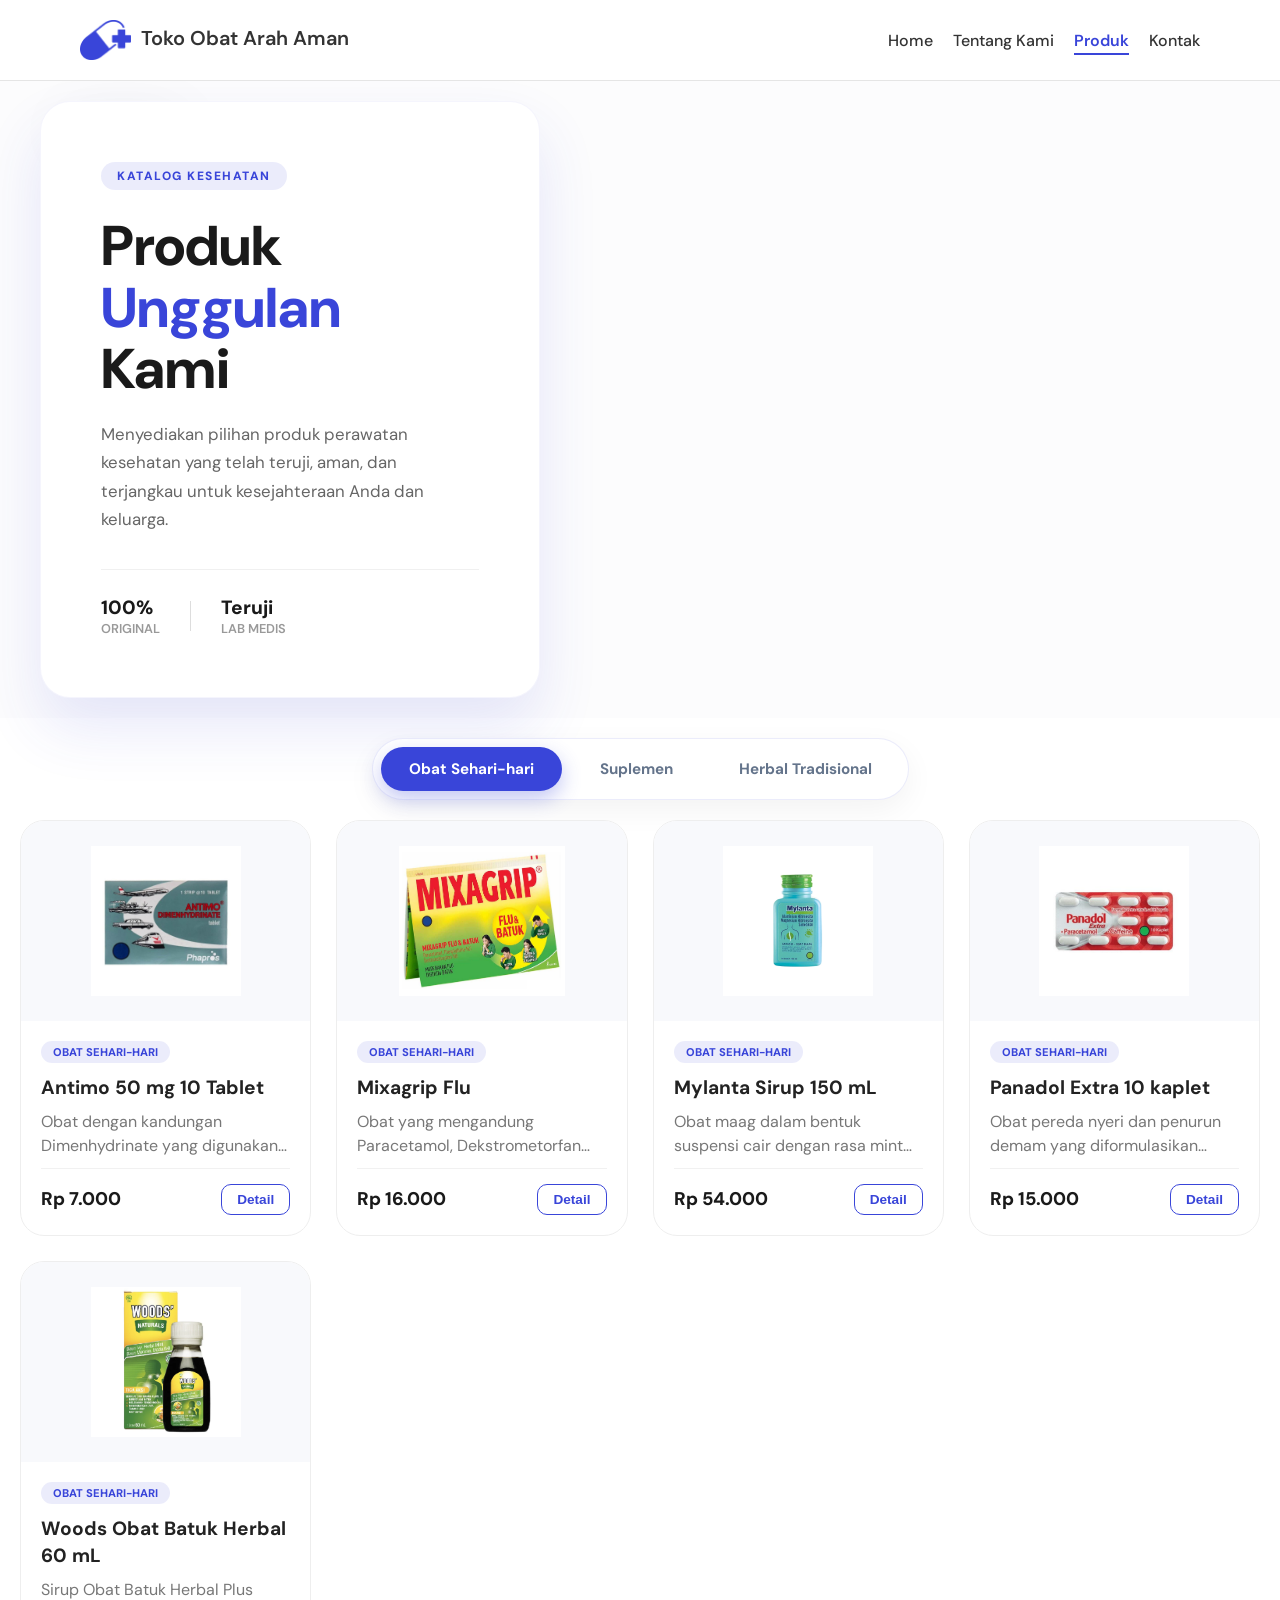
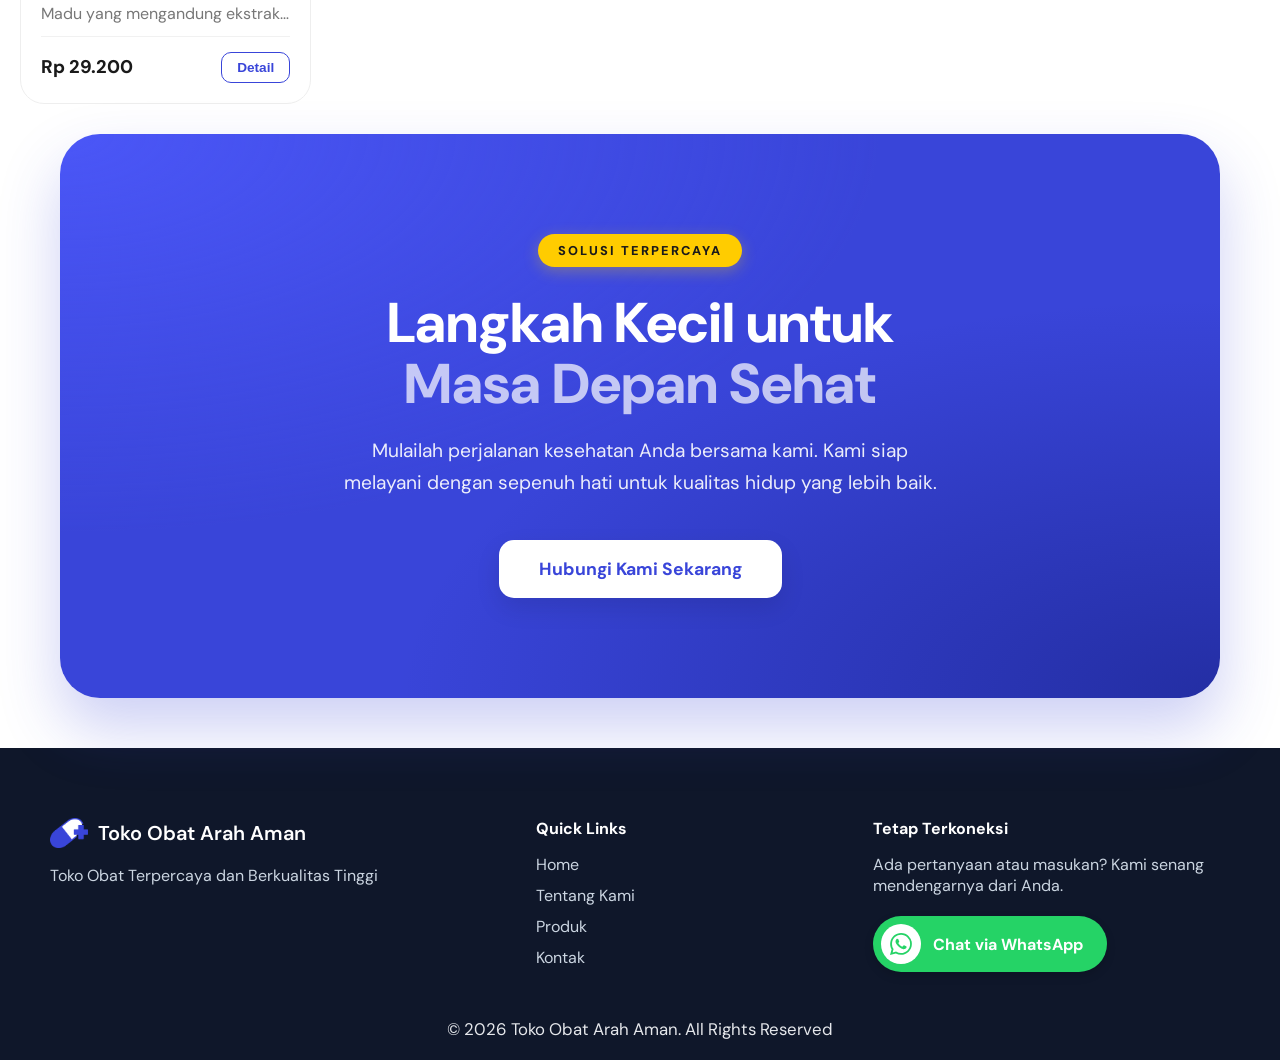
==== products.html @ 58848778 "index.html responsive, n clean" ====
<!doctype html>
<html lang="en">
  <head>
    <meta charset="UTF-8" />
    <meta name="viewport" content="width=device-width, initial-scale=1.0" />
    <title>Toko Obat Arah Aman</title>
    <link rel="stylesheet" href="style.css" />
    <link rel="preconnect" href="https://fonts.googleapis.com" />
    <link rel="preconnect" href="https://fonts.gstatic.com" crossorigin />
  </head>
  <body>
    <nav id="navbar">
      <div class="logo">
        <img src="img/logo.png" alt="Toko Obat Arah Aman Logo" height="30" />
        <a href="index.html#home" style="font-weight: 600; font-size: 1.25rem" class="logo-nav"
          >Toko Obat Arah Aman</a
        >
      </div>
      <ul class="nav-links">
        <li><a href="index.html">Home</a></li>
        <li><a href="index.html#about">Tentang Kami</a></li>
        <li class="active"><a href="index.html#products">Produk</a></li>
        <li><a href="index.html#contact">Kontak</a></li>
      </ul>
      <button class="menu-toggle">☰</button>
    </nav>
    <!-- END NAVBAR -->
    <!-- START HERO SECTION PRODUCTS -->
    <section id="hero-image-products" class="hero-overlay-modern reveal">
      <div class="overlay-container">
        <div class="hero-visual-frame">
          <img
            src="img/hero-image-products.jpg"
            alt="Hero Products"
            class="hero-img-main" />
          <div class="hero-image-gradient"></div>
        </div>
        <div class="hero-floating-card">
          <span class="custom-tag-blue">KATALOG KESEHATAN</span>
          <h1>Produk <em>Unggulan</em> Kami</h1>
          <p>
            Menyediakan pilihan produk perawatan kesehatan yang telah teruji,
            aman, dan terjangkau untuk kesejahteraan Anda dan keluarga.
          </p>

          <div class="hero-mini-info">
            <div class="info-item">
              <strong>100%</strong>
              <span>Original</span>
            </div>
            <div class="divider"></div>
            <div class="info-item">
              <strong>Teruji</strong>
              <span>Lab Medis</span>
            </div>
          </div>
        </div>
      </div>
    </section>
    <!-- START CATEGORY & PRODUCTS -->
    <section class="products-catalog-section reveal">
      <div class="category-filter-wrapper">
        <div class="category-pill-box">
          <button
            onclick="showCategory('obat-sehari-hari', this)"
            class="category-pill-btn active">
            Obat Sehari-hari
          </button>
          <button
            onclick="showCategory('suplemen', this)"
            class="category-pill-btn">
            Suplemen
          </button>
          <button
            onclick="showCategory('obat-herbal-tradisional', this)"
            class="category-pill-btn">
            Herbal Tradisional
          </button>
        </div>
      </div>

      <div class="container">
        <div id="obat-sehari-hari" class="category-content active">
          <div class="product-grid">
            <div class="product-card">
              <div class="product-img-wrapper">
                <img
                  src="img/products/obat-sehari-hari/Antimo 50 mg 10 Tablet - Rp 7000.png"
                  alt="Antimo" />
              </div>
              <div class="product-info">
                <span class="product-badge badge-general"
                  >Obat Sehari-hari</span
                >
                <h3>Antimo 50 mg 10 Tablet</h3>
                <p class="product-desc">
                  Obat dengan kandungan Dimenhydrinate yang digunakan untuk
                  mengatasi mual, muntah, dan pusing akibat mabuk perjalanan.
                </p>
                <div class="product-footer">
                  <span class="product-price">Rp 7.000</span>
                  <button
                    class="btn-detail"
                    data-name="Antimo 50 mg 10 Tablet"
                    data-price="Rp 7.000"
                    data-desc="Obat dengan kandungan Dimenhydrinate yang digunakan untuk mengatasi mual, muntah, dan pusing akibat mabuk perjalanan."
                    data-img="img/products/obat-sehari-hari/Antimo 50 mg 10 Tablet - Rp 7000.png"
                    data-badge="Obat Sehari-hari"
                    data-class="badge-general">
                    Detail
                  </button>
                </div>
              </div>
            </div>
            <div class="product-card">
              <div class="product-img-wrapper">
                <img
                  src="img/products/obat-sehari-hari/Mixagrip.png"
                  alt="Mixagrip" />
              </div>
              <div class="product-info">
                <span class="product-badge badge-general"
                  >Obat Sehari-hari</span
                >
                <h3>Mixagrip Flu</h3>
                <p class="product-desc">
                  Obat yang mengandung Paracetamol, Dekstrometorfan HBr dan
                  Phenylephrine HCl yang bekerja sebagai analgesik-antipiretik,
                  antitusif dan dekongestan hidung. Obat ini digunakan untuk
                  mengobati gejala flu seperti demam, sakit kepala, hidung
                  tersumbat, bersin disertai batuk.
                </p>
                <div class="product-footer">
                  <span class="product-price">Rp 16.000</span>
                  <button
                    class="btn-detail"
                    data-name="Mixagrip Flu"
                    data-price="Rp 16.000"
                    data-desc="Obat yang mengandung Paracetamol, Dekstrometorfan HBr dan Phenylephrine HCl yang bekerja sebagai analgesik-antipiretik, antitusif dan dekongestan hidung. Digunakan untuk mengobati gejala flu seperti demam, sakit kepala, hidung tersumbat, bersin disertai batuk."
                    data-img="img/products/obat-sehari-hari/Mixagrip.png"
                    data-badge="Obat Sehari-hari"
                    data-class="badge-general">
                    Detail
                  </button>
                </div>
              </div>
            </div>
            <div class="product-card">
              <div class="product-img-wrapper">
                <img
                  src="img/products/obat-sehari-hari/Mylanta Sirup 150 mL - Rp 54000.png"
                  alt="Mylanta Sirup" />
              </div>
              <div class="product-info">
                <span class="product-badge badge-general"
                  >Obat Sehari-hari</span
                >
                <h3>Mylanta Sirup 150 mL</h3>
                <p class="product-desc">
                  Obat maag dalam bentuk suspensi cair dengan rasa mint yang
                  menyegarkan dan diformulasikan untuk meredakan gejala-gejala
                  yang berhubungan dengan kelebihan asam lambung, perih ulu
                  hati, dan kembung.
                </p>
                <div class="product-footer">
                  <span class="product-price">Rp 54.000</span>
                  <button
                    class="btn-detail"
                    data-name="Mylanta Sirup 150 mL"
                    data-price="Rp 54.000"
                    data-desc="Obat maag dalam bentuk suspensi cair dengan rasa mint yang menyegarkan dan diformulasikan untuk meredakan gejala-gejala yang berhubungan dengan kelebihan asam lambung, perih ulu hati, dan kembung."
                    data-img="img/products/obat-sehari-hari/Mylanta Sirup 150 mL - Rp 54000.png"
                    data-badge="Obat Sehari-hari"
                    data-class="badge-general">
                    Detail
                  </button>
                </div>
              </div>
            </div>
            <div class="product-card">
              <div class="product-img-wrapper">
                <img
                  src="img/products/obat-sehari-hari/Panadol Extra 10 kaplet - Rp 15000.png"
                  alt="Panadol Extra" />
              </div>
              <div class="product-info">
                <span class="product-badge badge-general"
                  >Obat Sehari-hari</span
                >
                <h3>Panadol Extra 10 kaplet</h3>
                <p class="product-desc">
                  Obat pereda nyeri dan penurun demam yang diformulasikan dengan
                  kombinasi Paracetamol 500 mg dan Caffeine 65 mg untuk
                  meredakan sakit kepala membandel dan nyeri yang tidak
                  tertahankan.
                </p>
                <div class="product-footer">
                  <span class="product-price">Rp 15.000</span>
                  <button
                    class="btn-detail"
                    data-name="Panadol Extra 10 kaplet"
                    data-price="Rp 15.000"
                    data-desc="Obat pereda nyeri dan penurun demam yang diformulasikan dengan kombinasi Paracetamol 500 mg dan Caffeine 65 mg untuk meredakan sakit kepala membandel dan nyeri yang tidak tertahankan."
                    data-img="img/products/obat-sehari-hari/Panadol Extra 10 kaplet - Rp 15000.png"
                    data-badge="Obat Sehari-hari"
                    data-class="badge-general">
                    Detail
                  </button>
                </div>
              </div>
            </div>
            <div class="product-card">
              <div class="product-img-wrapper">
                <img
                  src="img/products/obat-sehari-hari/Woods Obat Batuk Herbal 60 mL - Rp 29200.png"
                  alt="Woods Obat Batuk Herbal" />
              </div>
              <div class="product-info">
                <span class="product-badge badge-general"
                  >Obat Sehari-hari</span
                >
                <h3>Woods Obat Batuk Herbal 60 mL</h3>
                <p class="product-desc">
                  Sirup Obat Batuk Herbal Plus Madu yang mengandung ekstrak daun
                  Ivy, ekstrak daun meniran dan ekstrak daun mint. Sangat
                  efektif untuk membantu mengencerkan dahak dan meredakan batuk
                  secara alami.
                </p>
                <div class="product-footer">
                  <span class="product-price">Rp 29.200</span>
                  <button
                    class="btn-detail"
                    data-name="Woods Obat Batuk Herbal 60 mL"
                    data-price="Rp 29.200"
                    data-desc="Sirup Obat Batuk Herbal Plus Madu yang mengandung ekstrak daun Ivy, ekstrak daun meniran dan ekstrak daun mint. Sangat efektif untuk membantu mengencerkan dahak dan meredakan batuk secara alami."
                    data-img="img/products/obat-sehari-hari/Woods Obat Batuk Herbal 60 mL - Rp 29200.png"
                    data-badge="Obat Sehari-hari"
                    data-class="badge-general">
                    Detail
                  </button>
                </div>
              </div>
            </div>
          </div>
        </div>
        <div id="suplemen" class="category-content">
          <div class="product-grid">
            <div class="product-card">
              <div class="product-img-wrapper">
                <img
                  src="img/products/suplemen/Blackmores Pregnancy & Breast Feeding Gold - Rp 315000.png"
                  alt="Blackmores Pregnancy & Breast Feeding Gold" />
              </div>
              <div class="product-info">
                <span class="product-badge badge-suplemen">Suplemen</span>
                <h3>Blackmores Pregnacy & Breast Feeding Gold</h3>
                <p class="product-desc">
                  Suplemen multivitamin dan mineral yang diformulasikan khusus
                  untuk memenuhi kebutuhan nutrisi yang meningkat pada ibu
                  selama masa kehamilan dan menyusui. Mengandung DHA, Kalsium,
                  dan Zat Besi.
                </p>
                <div class="product-footer">
                  <span class="product-price">Rp 315.000</span>
                  <button
                    class="btn-detail"
                    data-name="Blackmores Pregnancy & Breast Feeding Gold"
                    data-price="Rp 315.000"
                    data-desc="Suplemen multivitamin dan mineral yang diformulasikan khusus untuk memenuhi kebutuhan nutrisi yang meningkat pada ibu selama masa kehamilan dan menyusui. Mengandung DHA, Kalsium, dan Zat Besi."
                    data-img="img/products/suplemen/Blackmores Pregnancy & Breast Feeding Gold - Rp 315000.png"
                    data-badge="Suplemen"
                    data-class="badge-suplemen">
                    Detail
                  </button>
                </div>
              </div>
            </div>
            <div class="product-card">
              <div class="product-img-wrapper">
                <img
                  src="img/products/suplemen/Enervon-C Multivitamin 4 Tablet - Rp 10500.png"
                  alt="Enervon-C Multivitamin 4 Tablet" />
              </div>
              <div class="product-info">
                <span class="product-badge badge-suplemen">Suplemen</span>
                <h3>Enervon-C Multivitamin 4 Tablet</h3>
                <p class="product-desc">
                  Suplemen kesehatan yang mengandung kombinasi Vitamin B
                  kompleks dan Vitamin C, diformulasikan untuk membantu memenuhi
                  kebutuhan vitamin harian dan memelihara daya tahan tubuh agar
                  tetap fit sepanjang hari.
                </p>
                <div class="product-footer">
                  <span class="product-price">Rp 10.500</span>
                  <button
                    class="btn-detail"
                    data-name="Enervon-C Multivitamin 4 Tablet"
                    data-price="Rp 10.500"
                    data-desc="Suplemen kesehatan yang mengandung kombinasi Vitamin B kompleks dan Vitamin C, diformulasikan untuk membantu memenuhi kebutuhan vitamin harian dan memelihara daya tahan tubuh agar tetap fit sepanjang hari."
                    data-img="img/products/suplemen/Enervon-C Multivitamin 4 Tablet - Rp 10500.png"
                    data-badge="Suplemen"
                    data-class="badge-suplemen">
                    Detail
                  </button>
                </div>
              </div>
            </div>
            <div class="product-card">
              <div class="product-img-wrapper">
                <img
                  src="img/products/suplemen/Halowell D3 1000 10 Tablet - Rp 28000.png"
                  alt="Halowell D3 1000 10 Tablet" />
              </div>
              <div class="product-info">
                <span class="product-badge badge-suplemen">Suplemen</span>
                <h3>Halowell D3 1000 10 Tablet</h3>
                <p class="product-desc">
                  Suplemen makanan yang mengandung Vitamin D3 tingkat tinggi
                  (1000 IU). Membantu memenuhi kebutuhan Vitamin D dengan cepat
                  pada kondisi tertentu seperti lanjut usia, ibu hamil dan
                  menyusui, atau penderita penyakit infeksi.
                </p>
                <div class="product-footer">
                  <span class="product-price">Rp 28.000</span>
                  <button
                    class="btn-detail"
                    data-name="Halowell D3 1000 10 Tablet"
                    data-price="Rp 28.000"
                    data-desc="Suplemen makanan yang mengandung Vitamin D3 tingkat tinggi (1000 IU). Membantu memenuhi kebutuhan Vitamin D dengan cepat pada kondisi tertentu seperti lanjut usia, ibu hamil dan menyusui, atau penderita penyakit infeksi."
                    data-img="img/products/suplemen/Halowell D3 1000 10 Tablet - Rp 28000.png"
                    data-badge="Suplemen"
                    data-class="badge-suplemen">
                    Detail
                  </button>
                </div>
              </div>
            </div>
            <div class="product-card">
              <div class="product-img-wrapper">
                <img
                  src="img/products/suplemen/Natur-e 16 Kapsul - Rp 37000.png"
                  alt="Natur-e 16 Kapsul" />
              </div>
              <div class="product-info">
                <span class="product-badge badge-suplemen">Suplemen</span>
                <h3>Natur-e 16 Kapsul</h3>
                <p class="product-desc">
                  Suplemen yang mengandung Vitamin E alami (dari biji gandum dan
                  biji bunga matahari) untuk menjaga kesehatan kulit dari dalam,
                  kelembapan kulit, dan sebagai antioksidan alami.
                </p>
                <div class="product-footer">
                  <span class="product-price">Rp 37.000</span>
                  <button
                    class="btn-detail"
                    data-name="Natur-e 16 Kapsul"
                    data-price="Rp 37.000"
                    data-desc="Suplemen yang mengandung Vitamin E alami (dari biji gandum dan biji bunga matahari) untuk menjaga kesehatan kulit dari dalam, kelembapan kulit, dan sebagai antioksidan alami."
                    data-img="img/products/suplemen/Natur-e 16 Kapsul - Rp 37000.png"
                    data-badge="Suplemen"
                    data-class="badge-suplemen">
                    Detail
                  </button>
                </div>
              </div>
            </div>
          </div>
        </div>
        <div id="obat-herbal-tradisional" class="category-content">
          <div class="product-grid">
            <div class="product-card">
              <div class="product-img-wrapper">
                <img
                  src="img/products/obat-herbal-tradisional/Tolak Angin 15 ml - Rp 6000.jpg"
                  alt="Tolak Angin" />
              </div>
              <div class="product-info">
                <span class="product-badge badge-herbal">Herbal</span>
                <h3>Tolak Angin Cair 15 ml</h3>
                <p class="product-desc">
                  Obat herbal terstandar untuk membantu meredakan gejala masuk
                  angin seperti mual, perut kembung, meriang, dan pusing. Juga
                  membantu meningkatkan daya tahan tubuh.
                </p>
                <div class="product-footer">
                  <span class="product-price">Rp 6.000</span>
                  <button
                    class="btn-detail"
                    data-name="Tolak Angin Cair 15 ml"
                    data-price="Rp 6.000"
                    data-desc="Obat herbal terstandar untuk membantu meredakan gejala masuk angin seperti mual, perut kembung, meriang, dan pusing. Juga membantu meningkatkan daya tahan tubuh."
                    data-img="img/products/obat-herbal-tradisional/Tolak Angin 15 ml - Rp 6000.jpg"
                    data-badge="Herbal"
                    data-class="badge-herbal">
                    Detail
                  </button>
                </div>
              </div>
            </div>
            <div class="product-card">
              <div class="product-img-wrapper">
                <img
                  src="img/products/obat-herbal-tradisional/Chi Kit Teck Aun 2,25 g - Rp 7000.png"
                  alt="Chi Kit Teck Aun 2,25 g" />
              </div>
              <div class="product-info">
                <span class="product-badge badge-herbal">Herbal</span>
                <h3>Chi Kit Teck Aun 2,25 g</h3>
                <p class="product-desc">
                  Obat ramuan herbal tradisional yang disajikan dalam bentuk
                  pil. Sangat efektif membantu meredakan sakit perut, diare
                  ringan, muntah, mabuk perjalanan, dan membantu memperbaiki
                  nafsu makan.
                </p>
                <div class="product-footer">
                  <span class="product-price">Rp 7.000</span>
                  <button
                    class="btn-detail"
                    data-name="Chi Kit Teck Aun 2,25 g"
                    data-price="Rp 7.000"
                    data-desc="Obat ramuan herbal tradisional yang disajikan dalam bentuk pil. Sangat efektif membantu meredakan sakit perut, diare ringan, muntah, mabuk perjalanan, dan membantu memperbaiki nafsu makan."
                    data-img="img/products/obat-herbal-tradisional/Chi Kit Teck Aun 2,25 g - Rp 7000.png"
                    data-badge="Herbal"
                    data-class="badge-herbal">
                    Detail
                  </button>
                </div>
              </div>
            </div>
            <div class="product-card">
              <div class="product-img-wrapper">
                <img
                  src="img/products/obat-herbal-tradisional/Go Thak Sua (Lima Pagoda) 30 g - Rp 68000.jpg"
                  alt="Go Thak Sua (Lima Pagoda) 30 g" />
              </div>
              <div class="product-info">
                <span class="product-badge badge-herbal">Herbal</span>
                <h3>Go Thak Sua (Lima Pagoda) 30 g</h3>
                <p class="product-desc">
                  Bubuk obat racikan herbal alami dari Thailand. Digunakan
                  secara tradisional untuk membantu meredakan sakit perut,
                  kembung, mual, serta membantu melegakan pernapasan dan batuk
                  ringan.
                </p>
                <div class="product-footer">
                  <span class="product-price">Rp 68.000</span>
                  <button
                    class="btn-detail"
                    data-name="Go Thak Sua (Lima Pagoda) 30 g"
                    data-price="Rp 68.000"
                    data-desc="Bubuk obat racikan herbal alami dari Thailand. Digunakan secara tradisional untuk membantu meredakan sakit perut, kembung, mual, serta membantu melegakan pernapasan dan batuk ringan."
                    data-img="img/products/obat-herbal-tradisional/Go Thak Sua (Lima Pagoda) 30 g - Rp 68000.jpg"
                    data-badge="Herbal"
                    data-class="badge-herbal">
                    Detail
                  </button>
                </div>
              </div>
            </div>
            <div class="product-card">
              <div class="product-img-wrapper">
                <img
                  src="img/products/obat-herbal-tradisional/New Hau Fung San 1,2 g - Rp 7800.png"
                  alt="New Hau Fung San 1,2 g" />
              </div>
              <div class="product-info">
                <span class="product-badge badge-herbal">Herbal</span>
                <h3>New Hau Fung San 1,2 g</h3>
                <p class="product-desc">
                  Obat serbuk herbal yang sangat ampuh membantu meredakan panas
                  dalam, sariawan pada lidah atau gusi, tenggorokan kering, dan
                  membantu menghilangkan bau mulut secara alami.
                </p>
                <div class="product-footer">
                  <span class="product-price">Rp 7.800</span>
                  <button
                    class="btn-detail"
                    data-name="New Hau Fung San 1,2 g"
                    data-price="Rp 7.800"
                    data-desc="Obat serbuk herbal yang sangat ampuh membantu meredakan panas dalam, sariawan pada lidah atau gusi, tenggorokan kering, dan membantu menghilangkan bau mulut secara alami."
                    data-img="img/products/obat-herbal-tradisional/New Hau Fung San 1,2 g - Rp 7800.png"
                    data-badge="Herbal"
                    data-class="badge-herbal">
                    Detail
                  </button>
                </div>
              </div>
            </div>
            <div class="product-card">
              <div class="product-img-wrapper">
                <img
                  src="img/products/obat-herbal-tradisional/Obat batuk ibu dan anak 75 ml - Rp 40000.png"
                  alt="Obat batuk ibu dan anak 75 ml" />
              </div>
              <div class="product-info">
                <span class="product-badge badge-herbal">Herbal</span>
                <h3>Obat batuk ibu dan anak 75 ml</h3>
                <p class="product-desc">
                  Sirup obat batuk herbal (Pei Pa Koa) yang diformulasikan untuk
                  membantu memelihara kesehatan paru-paru, melegakan
                  tenggorokan, dan meredakan batuk berdahak serta mengencerkan
                  dahak.
                </p>
                <div class="product-footer">
                  <span class="product-price">Rp 40.000</span>
                  <button
                    class="btn-detail"
                    data-name="Obat batuk ibu dan anak 75 ml"
                    data-price="Rp 40.000"
                    data-desc="Sirup obat batuk herbal (Pei Pa Koa) yang diformulasikan untuk membantu memelihara kesehatan paru-paru, melegakan tenggorokan, dan meredakan batuk berdahak serta mengencerkan dahak."
                    data-img="img/products/obat-herbal-tradisional/Obat batuk ibu dan anak 75 ml - Rp 40000.png"
                    data-badge="Herbal"
                    data-class="badge-herbal">
                    Detail
                  </button>
                </div>
              </div>
            </div>
          </div>
        </div>
      </div>
    </section>
    <section id="closing" class="reveal">
      <div class="closing-container">
        <div class="closing-content-box">
          <span class="pill-tag-gold">SOLUSI TERPERCAYA</span>
          <h1>Langkah Kecil untuk <br /><span>Masa Depan Sehat</span></h1>
          <p>
            Mulailah perjalanan kesehatan Anda bersama kami. Kami siap melayani
            dengan sepenuh hati untuk kualitas hidup yang lebih baik.
          </p>

          <div class="closing-btns">
            <a href="index.html#contact" class="btn-closing-primary"
              >Hubungi Kami Sekarang</a
            >
          </div>
        </div>
      </div>
    </section>
    <footer>
      <div class="footer-grid">
        <div class="footer-brand">
          <div class="logo">
            <img
              src="/img/logo.png"
              alt="Toko Obat Arah Aman Logo"
              height="30" />
            <a href="#home" style="font-weight: 600; font-size: 1.25rem"
              >Toko Obat Arah Aman</a
            >
          </div>
          <p>Toko Obat Terpercaya dan Berkualitas Tinggi</p>
        </div>

        <div>
          <h4>Quick Links</h4>
          <ul>
            <li><a href="#home">Home</a></li>
            <li><a href="#about">Tentang Kami</a></li>
            <li><a href="#products">Produk</a></li>
            <li><a href="#contact">Kontak</a></li>
          </ul>
        </div>
        <div class="footer-subscribe">
          <h4 style="color: #ffffff; margin-bottom: 15px">Tetap Terkoneksi</h4>
          <p style="color: #cbd5e1; margin-bottom: 20px">
            Ada pertanyaan atau masukan? Kami senang mendengarnya dari Anda.
          </p>

          <a
            href="https://wa.me/62895405243652?text=Halo%20saya%20ingin%20bertanya"
            target="_blank"
            class="wa-btn-flat">
            <div class="wa-icon-box">
              <svg viewBox="0 0 24 24" fill="currentColor">
                <path
                  d="M17.472 14.382c-.297-.149-1.758-.867-2.03-.967-.273-.099-.471-.148-.67.15-.197.297-.767.966-.94 1.164-.173.199-.347.223-.644.075-.297-.15-1.255-.463-2.39-1.475-.883-.788-1.48-1.761-1.653-2.059-.173-.297-.018-.458.13-.606.134-.133.298-.347.446-.52.149-.174.198-.298.298-.497.099-.198.05-.371-.025-.52-.075-.149-.669-1.612-.916-2.207-.242-.579-.487-.5-.669-.51-.173-.008-.371-.01-.57-.01-.198 0-.52.074-.792.372-.272.297-1.04 1.016-1.04 2.479 0 1.462 1.065 2.875 1.213 3.074.149.198 2.096 3.2 5.077 4.487.709.306 1.262.489 1.694.625.712.227 1.36.195 1.871.118.571-.085 1.758-.719 2.006-1.413.248-.694.248-1.289.173-1.413-.074-.124-.272-.198-.57-.347m-5.421 7.403h-.004a9.87 9.87 0 01-5.031-1.378l-.361-.214-3.741.982.998-3.648-.235-.374a9.86 9.86 0 01-1.51-5.26c.001-5.45 4.436-9.884 9.888-9.884 2.64 0 5.122 1.03 6.988 2.898a9.825 9.825 0 012.893 6.994c-.003 5.45-4.437 9.884-9.885 9.884m8.413-18.297A11.815 11.815 0 0012.05 0C5.495 0 .16 5.335.157 11.892c0 2.096.547 4.142 1.588 5.945L0 24l6.335-1.662c1.72.937 3.659 1.432 5.63 1.433h.005c6.554 0 11.89-5.335 11.893-11.893a11.821 11.821 0 00-3.48-8.413z" />
              </svg>
            </div>
            <span>Chat via WhatsApp</span>
          </a>
        </div>
      </div>
      <div class="footer-bottom">
        © 2026 Toko Obat Arah Aman. All Rights Reserved
      </div>
    </footer>
    <div id="productModal" class="product-modal">
      <div class="modal-overlay"></div>
      <div class="modal-container">
        <button class="modal-close">&times;</button>
        <div class="modal-body">
          <div class="modal-image">
            <img src="" alt="" id="modalImg" />
          </div>
          <div class="modal-details">
            <span class="product-badge" id="modalBadge"></span>
            <h2 id="modalTitle"></h2>
            <p id="modalDesc"></p>
            <div class="modal-footer">
              <span class="modal-price" id="modalPrice"></span>
              <a href="#" id="modalWA" target="_blank" class="btn-buy">
                Pesan via WhatsApp
              </a>
            </div>
          </div>
        </div>
      </div>
    </div>
    <script>
      // NAVBAR TOGGLE
      const menuToggle = document.querySelector(".menu-toggle");
      const navLinks = document.querySelector(".nav-links");

      menuToggle.addEventListener("click", () => {
        navLinks.classList.toggle("active");
        menuToggle.innerHTML = navLinks.classList.contains("active")
          ? "✕"
          : "☰";
      });

      // SCROLL REVEAL
      const reveals = document.querySelectorAll(".reveal");
      const observer = new IntersectionObserver(
        (entries) => {
          entries.forEach((entry) => {
            if (entry.isIntersecting) {
              entry.target.classList.add("show");
            }
          });
        },
        { threshold: 0.15 },
      );

      reveals.forEach((el) => observer.observe(el));

      // CATEGORY TOGGLE
      function showCategory(id, btn) {
        const contents = document.querySelectorAll(".category-content");
        const buttons = document.querySelectorAll(".category-pill-btn");

        contents.forEach((content) => {
          content.classList.remove("active");
          content.style.display = "none";
        });

        buttons.forEach((b) => b.classList.remove("active"));

        const targetContent = document.getElementById(id);
        if (targetContent) {
          targetContent.style.display = "block";
          setTimeout(() => {
            targetContent.classList.add("active");
          }, 10);
        }
        btn.classList.add("active");
      }
      // MODAL PRODUCT POPUP
      const modal = document.getElementById("productModal");
      const btnDetails = document.querySelectorAll(".btn-detail");
      const btnClose = document.querySelector(".modal-close");
      const overlay = document.querySelector(".modal-overlay");

      btnDetails.forEach((btn) => {
        btn.addEventListener("click", () => {
          const name = btn.getAttribute("data-name");
          const price = btn.getAttribute("data-price");
          const desc = btn.getAttribute("data-desc");
          const img = btn.getAttribute("data-img");
          const badge = btn.getAttribute("data-badge");
          const badgeClass = btn.getAttribute("data-class");

          document.getElementById("modalTitle").innerText = name;
          document.getElementById("modalPrice").innerText = price;
          document.getElementById("modalDesc").innerText = desc;
          document.getElementById("modalImg").src = img;
          document.getElementById("modalBadge").innerText = badge;

          const modalBadge = document.getElementById("modalBadge");
          modalBadge.className = "product-badge " + badgeClass;

          const waLink = `https://wa.me/62895405243652?text=Halo, saya ingin memesan: ${name}`;
          document.getElementById("modalWA").href = waLink;

          modal.classList.add("active");
          document.body.style.overflow = "hidden";
        });
      });

      function closeModal() {
        modal.classList.remove("active");
        document.body.style.overflow = "auto";
      }

      btnClose.addEventListener("click", closeModal);
      overlay.addEventListener("click", closeModal);
    </script>
  </body>
</html>
---- style.css ----
:root {
  --primary-color: #3945d9;

  --desktop-fs-h: 3rem;
  --tablet-fs-h: 2.5rem;
  --phone-fs-h: 2rem;

  --desktop-fs-p: 1.2rem;
  --tablet-fs-p: 1.1rem;
  --phone-fs-p: 1.05rem;
}

@font-face {
  font-family: "DM Sans";
  src: url("../fonts/DMSans-VariableFont_opsz,wght.ttf") format("truetype");
}

* {
  margin: 0;
  padding: 0;
  box-sizing: border-box;
}

html {
  scroll-behavior: smooth;
}

body {
  font-family: "DM Sans", sans-serif;
  background-color: #ffffff;
}

section {
  scroll-margin-top: 80px;
}

nav {
  display: flex;
  position: relative;
  justify-content: space-between;
  align-items: center;
  padding: 20px 80px;
  border-bottom: 1px solid rgba(0, 0, 0, 0.1);
  position: sticky;
  top: 0;
  z-index: 1000;
  background: #fff;
}

nav .logo {
  display: flex;
  align-items: center;
}

nav .logo img {
  height: 40px;
  margin-right: 10px;
}

nav .nav-links {
  display: flex;
  gap: 20px;
  list-style: none;
}

nav a {
  position: relative;
  text-decoration: none;
  color: #333;
  font-weight: 500;
  padding-bottom: 4px;
}

nav a::after {
  content: "";
  position: absolute;
  left: 0;
  bottom: 0;
  width: 0;
  height: 2px;
  background: var(--primary-color);
  transition: width 0.3s ease;
}

nav .nav-links a:hover {
  color: var(--primary-color);
}

nav .nav-links a:hover::after {
  width: 100%;
}

.nav-links .active a {
  color: var(--primary-color);
  font-weight: 600;
}

.nav-links .active a::after {
  width: 100%;
}

.menu-toggle {
  display: none;
  background: #f0f2ff;
  border: none;
  color: #3945d9;
  width: 45px;
  height: 45px;
  border-radius: 12px;
  font-size: 1.5rem;
  cursor: pointer;
  transition: all 0.3s ease;
  align-items: center;
  justify-content: center;
}

.menu-toggle:hover {
  background: #3945d9;
  color: white;
}

.hero-section {
  background-color: #fcfcfd;
  display: flex;
  align-items: center;
  padding: 60px;
  overflow: hidden;
  position: relative;
}

.hero-container {
  max-width: 1200px;
  margin: 0 auto;
  display: flex;
  align-items: center;
  justify-content: space-between;
  gap: 40px;
}

.hero-text {
  flex: 1.1;
  z-index: 5;
}

.hero-text h1 {
  font-size: var(--desktop-fs-h);
  color: #1a1a1a;
  line-height: 1.15;
  margin-bottom: 25px;
  font-weight: 800;
}

.hero-text h1 em {
  font-style: normal;
  color: #3945d9;
}

.hero-text p {
  font-size: var(--desktop-fs-p);
  color: #555;
  line-height: 1.8;
  margin-bottom: 40px;
  max-width: 550px;
}

.btn-container {
  display: flex;
  gap: 20px;
}

.btn-primary {
  padding: 16px 35px;
  background-color: #3945d9;
  color: #ffffff;
  text-decoration: none;
  border-radius: 14px;
  font-weight: 700;
  box-shadow: 0 10px 20px rgba(57, 69, 217, 0.2);
  transition: 0.3s;
}

.btn-primary:hover {
  background-color: #2a35cb;
  transform: translateY(-3px);
  box-shadow: 0 15px 30px rgba(57, 69, 217, 0.3);
}

.btn-secondary {
  padding: 16px 35px;
  background-color: transparent;
  color: #3945d9;
  text-decoration: none;
  border-radius: 14px;
  font-weight: 700;
  border: 2px solid #3945d9;
  transition: 0.3s;
}

.btn-secondary:hover {
  background-color: #eef0ff;
  transform: translateY(-3px);
}

.hero-image-wrapper {
  flex: 1;
  position: relative;
  display: flex;
  justify-content: flex-end;
}

.main-image-box {
  position: relative;
  z-index: 2;
  width: 100%;
}

.main-image-box img {
  width: 100%;
  height: auto;
  border-radius: 30px;
  box-shadow: 0 30px 60px rgba(0, 0, 0, 0.12);
}

.hero-floating-badge {
  position: absolute;
  bottom: 30px;
  left: -40px;
  background: #ffffff;
  padding: 15px 25px;
  border-radius: 20px;
  display: flex;
  align-items: center;
  gap: 15px;
  box-shadow: 0 15px 35px rgba(0, 0, 0, 0.1);
  animation: floating 3s ease-in-out infinite;
}

.badge-icon {
  width: 35px;
  height: 35px;
  background-color: #25d366;
  color: white;
  border-radius: 50%;
  display: flex;
  align-items: center;
  justify-content: center;
  font-weight: bold;
}

.badge-text {
  display: flex;
  flex-direction: column;
}

.badge-text strong {
  font-size: 0.95rem;
  color: #1a1a1a;
}
.badge-text span {
  font-size: 0.8rem;
  color: #777;
}

.stats-section {
  background-color: var(--primary-color);
  padding: 60px;
  text-align: center;
  color: #ffffff;
}

.stats-container {
  margin: 0 auto;
}

.stats-container h2 {
  font-size: var(--desktop-fs-h);
  font-weight: 800;
  margin-bottom: 0;
  display: flex;
  justify-content: center;
  gap: 5px;
}

#plus {
  color: #ffcc00;
  font-weight: 900;
  display: inline-block;
  margin-right: 5px;
}

#plus::after {
  content: none !important;
}

.stats-container p::before {
  content: "";
  display: block;
  width: 50px;
  height: 4px;
  background-color: #ffcc00;
  margin: 25px auto;
  border-radius: 10px;
}

.stats-container p {
  font-size: var(--desktop-fs-p);
  color: rgba(255, 255, 255, 0.9);
  line-height: 1.7;
  max-width: 650px;
  margin: 0 auto;
}

.stats-container h2.bounce {
  animation: headingBounce 0.6s ease-out;
}

.about-section {
  padding: 90px 60px;
  background-color: #ffffff;
}

.about-container {
  max-width: 1200px;
  margin: 0 auto;
  display: flex;
  align-items: center;
  gap: 80px;
}

.about-text {
  flex: 1;
}

.custom-pill {
  display: inline-flex;
  align-items: center;
  gap: 8px;
  padding: 8px 18px;
  background-color: #eef0ff;
  color: #3945d9;
  border-radius: 50px;
  font-size: 0.8rem;
  font-weight: 700;
  letter-spacing: 1px;
  margin-bottom: 20px;
}

.custom-pill::before {
  content: "";
  width: 8px;
  height: 8px;
  background-color: #3945d9;
  border-radius: 50%;
}

.about-text h2 {
  font-size: 2.8rem;
  color: #1a1a1a;
  font-weight: 800;
  line-height: 1.2;
  margin-bottom: 20px;
}

.intro-p {
  font-size: var(--desktop-fs-p);
  color: #666;
  line-height: 1.6;
  margin-bottom: 20px;
}

.vision-misi-box {
  display: grid;
  grid-template-columns: 1fr 1fr;
  gap: 25px;
  margin-bottom: 30px;
  padding-top: 20px;
  border-top: 1px solid #eee;
}

.vm-header {
  display: flex;
  align-items: center;
  gap: 10px;
  margin-bottom: 10px;
}

.vm-number {
  font-size: var(--desktop-fs-p);
  font-weight: 800;
  color: #3945d9;
  background: #f0f2ff;
  width: 30px;
  height: 30px;
  display: flex;
  align-items: center;
  justify-content: center;
  border-radius: 8px;
}

.vm-item h4 {
  font-size: var(--desktop-fs-p);
  color: #1a1a1a;
  margin: 0;
}

.vm-text {
  font-size: var(--tablet-fs-p);
  color: #777;
  line-height: 1.5;
}

.about-footer {
  display: flex;
  align-items: center;
  justify-content: space-between;
  gap: 30px;
  flex-wrap: wrap;
}

.about-stats-row {
  display: flex;
  gap: 30px;
}

.stat-number {
  display: block;
  font-size: 1.8rem;
  font-weight: 800;
  color: #3945d9;
}

.stat-desc {
  font-size: 0.8rem;
  color: #888;
  font-weight: 500;
  text-transform: uppercase;
}

.about-visual-content {
  flex: 1;
}

.video-frame {
  position: relative;
  z-index: 2;
  border-radius: 30px;
  overflow: hidden;
  aspect-ratio: 1 / 1;
  box-shadow: 0 25px 50px rgba(0, 0, 0, 0.15);
}

.video-frame video {
  width: 100%;
  height: 100%;
  object-fit: cover;
}

.floating-badge {
  position: absolute;
  bottom: 20px;
  left: 20px;
  background: #fff;
  padding: 12px 20px;
  border-radius: 15px;
  display: flex;
  align-items: center;
  gap: 10px;
  box-shadow: 0 10px 20px rgba(0, 0, 0, 0.1);
}

.why-section {
  background-color: var(--primary-color);
  background-image:
    radial-gradient(
      circle at 10% 20%,
      rgba(255, 255, 255, 0.1) 0%,
      transparent 40%
    ),
    radial-gradient(
      circle at 90% 80%,
      rgba(255, 255, 255, 0.1) 0%,
      transparent 40%
    );
  padding: 60px;
  color: #ffffff !important;
  position: relative;
  overflow: hidden;
}

.why-text {
  text-align: center;
  margin-bottom: 40px;
}

.why-text h2 {
  font-size: var(--desktop-fs-h);
  color: #ffffff !important;
  font-weight: 700;
}

.why-text p {
  color: rgba(255, 255, 255, 0.8);
  max-width: 600px;
  margin: 15px auto 0;
  font-size: var(--desktop-fs-p);
}

.why-grid-layout {
  display: grid;
  grid-template-columns: repeat(4, 1fr);
  gap: 30px;
  max-width: 1200px;
  margin: 0 auto;
}

.why-card-solid {
  background: #ffffff;
  border-radius: 24px;
  padding: 40px 30px;
  text-align: left;
  transition: all 0.3s ease;
  box-shadow: 0 10px 30px rgba(0, 0, 0, 0.1);
  border-bottom: 5px solid transparent;
}

.why-card-solid:hover {
  transform: translateY(-10px);
  box-shadow: 0 20px 40px rgba(0, 0, 0, 0.2);
}

.why-card-solid h3 {
  color: #1a1a1a;
  font-size: 1.4rem;
  margin-bottom: 15px;
}

.why-card-solid p {
  color: #555555;
  line-height: 1.6;
}

.why-icon-solid {
  width: 55px;
  height: 55px;
  background: #eef0ff;
  color: #3945d9;
  border-radius: 12px;
  display: flex;
  align-items: center;
  justify-content: center;
  margin-bottom: 20px;
}

.why-icon-circle svg {
  width: 30px;
  height: 30px;
}

.why-icon-circle {
  width: 65px;
  height: 65px;
  background: #f0f2ff;
  color: var(--primary-color);
  border-radius: 20px;
  display: flex;
  align-items: center;
  justify-content: center;
  margin-bottom: 25px;
  transition: all 0.4s ease;
}

.why-card-solid:hover .why-icon-circle {
  background: var(--primary-color);
  color: #ffffff;
  transform: scale(1.1) rotate(10deg);
}

.products-section {
  padding: 60px 30px;
  background-color: #fcfcfd;
}

.products-text {
  text-align: center;
  max-width: 700px;
  margin: 0 auto 40px;
}

.products-text h2 {
  font-size: var(--desktop-fs-h);
  color: #1a1a1a;
  font-weight: 700;
  margin-bottom: 20px;
}

.products-text p {
  color: #666;
  font-size: var(--desktop-fs-p);
  line-height: 1.6;
}

.product-grid {
  display: grid;
  grid-template-columns: repeat(4, 1fr);
  gap: 25px;
  max-width: 1500px;
  margin: 0 auto;
  padding: 0px 20px;
}

.product-card {
  background: #ffffff;
  border: 1px solid #eee;
  border-radius: 24px;
  overflow: hidden;
  transition: all 0.3s cubic-bezier(0.4, 0, 0.2, 1);
  display: flex;
  flex-direction: column;
  width: 100%;
}

.product-card:hover {
  transform: translateY(-10px);
  box-shadow: 0 20px 40px rgba(57, 69, 217, 0.08);
  border-color: var(--primary-color);
}

.product-img-wrapper {
  height: 200px;
  background: #f8f9fc;
  display: flex;
  align-items: center;
  justify-content: center;
  padding: 25px;
}

.product-img-wrapper img {
  max-width: 100%;
  max-height: 100%;
  object-fit: contain;
  transition: 0.5s ease;
}

.product-card:hover .product-img-wrapper img {
  transform: scale(1.1);
}

.product-info {
  padding: 20px;
  display: flex;
  flex-direction: column;
  flex-grow: 1;
}

.product-badge {
  font-size: 0.7rem;
  font-weight: 800;
  padding: 4px 12px;
  border-radius: 50px;
  width: fit-content;
  text-transform: uppercase;
  margin-bottom: 12px;
}

.badge-general {
  color: var(--primary-color);
  background: rgba(57, 69, 217, 0.1);
}

.badge-herbal {
  color: #27ae60;
  background: rgba(39, 174, 96, 0.1);
}

.badge-suplemen {
  color: #e67e22;
  background: rgba(230, 126, 34, 0.1);
}
.product-info h3 {
  font-size: 1.2rem;
  color: #222;
  margin-bottom: 8px;
  line-height: 1.4;
}

.product-desc {
  font-size: 1rem;
  color: #777;
  margin-bottom: 10px;
  line-height: 1.5;
  display: -webkit-box;
  -webkit-line-clamp: 2;
  -webkit-box-orient: vertical;
  overflow: hidden;
}

.product-footer {
  margin-top: auto;
  display: flex;
  align-items: center;
  justify-content: space-between;
  padding-top: 15px;
  border-top: 1px solid #f1f1f1;
}

.product-price {
  font-size: 1.15rem;
  font-weight: 800;
  color: #1a1a1a;
}

.btn-detail {
  background: transparent;
  border: 1.5px solid #3945d9;
  color: #3945d9;
  padding: 7px 15px;
  border-radius: 10px;
  font-weight: 600;
  font-size: 0.85rem;
  cursor: pointer;
  transition: 0.3s;
}

.btn-detail:hover {
  background: #3945d9;
  color: #fff;
}

.products-action {
  text-align: center;
  margin-top: 50px;
}

.btn-view-all {
  text-decoration: none;
  color: #1a1a1a;
  font-weight: 700;
  font-size: 1.1rem;
  display: inline-flex;
  align-items: center;
  gap: 10px;
  transition: 0.3s;
}

.btn-view-all:hover {
  color: var(--primary-color);
}

.btn-view-all:hover span {
  transform: translateX(5px);
}

.contact-section {
  background-color: #3945d9 !important;
  padding: 60px 30px;
}

.contact-text {
  text-align: center;
  margin-bottom: 50px;
}

.contact-text .custom-pill {
  color: var(--primary-color);
  font-weight: 600;
  letter-spacing: 1px;
  text-transform: uppercase;
  font-size: 0.9rem;
}

.contact-text h2 {
  font-size: var(--desktop-fs-h);
  color: #ffffff !important;
  font-weight: 700;
  margin: 0px 0 20px;
}

.contact-text p {
  color: rgba(255, 255, 255, 0.9);
  font-size: var(--desktop-fs-p);
  max-width: 600px;
  margin: 0 auto;
}

.contact-grid-layout {
  display: grid;
  grid-template-columns: 1.1fr 0.9fr;
  gap: 25px;
  max-width: 1200px;
  margin: 0 auto;
  align-items: stretch;
}

.contact-map-wrapper {
  background: #ffffff;
  padding: 0;
  border-radius: 20px;
  overflow: hidden;
  box-shadow: 0 10px 30px rgba(0, 0, 0, 0.15);
  display: flex;
  flex-direction: column;
  height: 450px;
}

.contact-map-wrapper iframe {
  width: 100% !important;
  height: 100% !important;
  border: none;
  display: block;
  flex-grow: 1;
}

.contact-cards-container {
  display: grid;
  grid-template-columns: 1fr 1fr;
  gap: 20px;
}

.contact-card-solid {
  background: #ffffff;
  padding: 25px;
  border-radius: 20px;
  display: flex;
  flex-direction: column;
  align-items: flex-start;
  text-align: left;
  transition: all 0.3s ease;
  text-decoration: none;
  color: #333;
  box-shadow: 0 10px 20px rgba(0, 0, 0, 0.1);
}

.contact-card-solid.full-width {
  grid-column: 1 / span 2;
}

.contact-icon-box {
  width: 45px;
  height: 45px;
  background: #eff1ff;
  color: #3945d9;
  border-radius: 10px;
  display: flex;
  align-items: center;
  justify-content: center;
  margin-bottom: 15px;
}

.contact-icon-box svg {
  width: 20px;
  height: 20px;
}

.contact-info-text h4 {
  font-size: 1.1rem;
  font-weight: 700;
  margin-bottom: 8px;
  color: #1a1a1a;
}

.contact-info-text p,
.contact-info-text {
  font-size: 0.9rem;
  color: #666;
  line-height: 1.5;
  margin: 0;
}

.contact-cta-label {
  color: #25d366 !important;
  font-weight: 700 !important;
}

.contact-card-solid:hover {
  transform: translateY(-5px);
  box-shadow: 0 15px 30px rgba(0, 0, 0, 0.2);
}

footer {
  background: #0f172a;
  color: #e5e7eb;
  padding: 70px 50px 20px;
}

.footer-grid {
  display: grid;
  grid-template-columns: 1.5fr 1fr 1.2fr;
  gap: 40px;
  margin-bottom: 40px;
}

.footer-brand p {
  margin: 15px 0;
  line-height: 1.6;
  color: #cbd5e1;
}

.footer-brand .logo {
  display: flex;
  align-items: center;
  gap: 10px;
}

.footer-brand .logo a {
  color: #fff;
  text-decoration: none;
}

.footer-socials {
  display: flex;
  gap: 12px;
  margin-top: 15px;
}

.footer-grid h4 {
  margin-bottom: 15px;
  color: #fff;
}

.footer-grid ul {
  list-style: none;
  padding: 0;
}

.footer-grid ul li {
  margin-bottom: 10px;
}

.footer-grid ul li a {
  color: #cbd5e1;
  text-decoration: none;
  transition: 0.3s;
}

.footer-grid ul li a:hover {
  color: var(--primary-color);
}

.footer-subscribe p {
  color: #cbd5e1;
  margin-bottom: 12px;
}

.footer-bottom {
  text-align: center;
  font-size: var(--phone-fs-p);
}

.wa-btn-flat {
  display: inline-flex;
  align-items: center;
  gap: 12px;
  padding: 8px 24px 8px 8px;
  background-color: #25d366;
  color: #ffffff;
  text-decoration: none;
  font-weight: 700;
  border-radius: 50px;
  transition: all 0.3s ease;
  box-shadow: 0 4px 10px rgba(0, 0, 0, 0.15);
}

.wa-icon-box {
  width: 40px;
  height: 40px;
  background-color: #ffffff;
  color: #25d366;
  border-radius: 50%;
  display: flex;
  align-items: center;
  justify-content: center;
  transition: 0.3s ease;
}

.wa-icon-box svg {
  width: 22px;
  height: 22px;
}

.wa-btn-flat:hover {
  background-color: #1ebe5d;
  transform: translateY(-3px);
  box-shadow: 0 6px 15px rgba(0, 0, 0, 0.2);
}

.wa-btn-flat:hover .wa-icon-box {
  transform: scale(1.1);
}

#backToTop {
  position: fixed;
  bottom: 30px;
  right: 30px;
  width: 50px;
  height: 50px;
  background-color: #ffcc00;
  color: black;
  border: none;
  border-radius: 50%;
  cursor: pointer;
  display: none;
  z-index: 1000;
  box-shadow: 0 4px 15px rgba(0, 0, 0, 0.2);
  transition: all 0.3s ease;
  font-size: 1.2rem;
}

#backToTop:hover {
  transform: translateY(-5px);
}

.hero-overlay-modern {
  background-color: #fcfcfd;
  padding: 20px;
  position: relative;
  overflow: visible;
}

.overlay-container {
  max-width: 100%;
  display: flex;
  align-items: center;
  position: relative;
  min-height: 500px;
  padding: 0 20px;
}

.hero-visual-frame {
  position: absolute;
  right: 0;
  top: 0;
  width: 95%;
  height: 100%;
  z-index: 1;
}

.hero-img-main {
  width: 100%;
  height: 100%;
  object-fit: cover;
  border-radius: 40px 0 0 40px;
  box-shadow: -20px 20px 60px rgba(0, 0, 0, 0.1);
}

.hero-image-gradient {
  position: absolute;
  inset: 0;
  background: linear-gradient(to right, #fcfcfd 0%, transparent 40%);
  border-radius: 40px 0 0 40px;
}

.hero-floating-card {
  position: relative;
  z-index: 10;
  background: #ffffff;
  width: 500px;
  padding: 60px;
  border-radius: 30px;
  box-shadow: 0 30px 60px rgba(57, 69, 217, 0.12);
  border: 1px solid rgba(57, 69, 217, 0.05);
}

.custom-tag-blue {
  display: inline-block;
  background: rgba(57, 69, 217, 0.1);
  color: #3945d9;
  padding: 6px 16px;
  border-radius: 50px;
  font-size: 0.75rem;
  font-weight: 800;
  letter-spacing: 1.5px;
  margin-bottom: 25px;
}

.hero-floating-card h1 {
  font-size: 3.5rem;
  color: #1a1a1a;
  line-height: 1.1;
  font-weight: 800;
  margin-bottom: 20px;
}

.hero-floating-card h1 em {
  font-style: normal;
  color: #3945d9;
}

.hero-floating-card p {
  font-size: 1.05rem;
  color: #666;
  line-height: 1.7;
  margin-bottom: 35px;
}

.hero-mini-info {
  display: flex;
  align-items: center;
  gap: 30px;
  border-top: 1px solid #f0f0f0;
  padding-top: 25px;
}

.info-item {
  display: flex;
  flex-direction: column;
}

.info-item strong {
  font-size: 1.2rem;
  color: #1a1a1a;
  font-weight: 800;
}

.info-item span {
  font-size: 0.8rem;
  color: #999;
  text-transform: uppercase;
  font-weight: 600;
}

.divider {
  width: 1px;
  height: 30px;
  background: #ddd;
}

.products-catalog-section {
  padding: 20px 0 20px;
}

.category-filter-wrapper {
  display: flex;
  justify-content: center;
  padding: 0 20px 20px;
}

.category-pill-box {
  background: #ffffff;
  padding: 8px;
  border-radius: 100px;
  display: flex;
  gap: 10px;
  box-shadow: 0 10px 30px rgba(0, 0, 0, 0.05);
  border: 1px solid rgba(57, 69, 217, 0.1);
}

.category-pill-btn {
  border: none;
  padding: 12px 28px;
  border-radius: 100px;
  background: transparent;
  color: #64748b;
  font-family: "DM Sans", sans-serif;
  font-weight: 700;
  font-size: 0.95rem;
  cursor: pointer;
  transition: all 0.4s cubic-bezier(0.165, 0.84, 0.44, 1);
}

.category-pill-btn:hover {
  color: #3945d9;
}

.category-pill-btn.active {
  background: #3945d9;
  color: #ffffff;
  box-shadow: 0 8px 20px rgba(57, 69, 217, 0.3);
}

.category-content {
  display: none;
  opacity: 0;
  transform: translateY(20px);
}

.category-content.active {
  display: block;
  opacity: 1;
  transform: translateY(0);
  animation: fadeInUp 0.5s forwards;
}

@keyframes fadeInUp {
  to {
    opacity: 1;
    transform: translateY(0);
  }
}

/* --- CLOSING MODERN --- */
#closing {
  padding: 10px 60px 50px;
  background-color: #ffffff;
}

.closing-container {
  width: 100%;
  background-color: #3945d9;
  background-image:
    radial-gradient(at 0% 0%, rgba(79, 91, 255, 0.8) 0, transparent 50%),
    radial-gradient(at 100% 100%, rgba(30, 40, 150, 0.8) 0, transparent 50%);
  border-radius: 40px;
  padding: 100px 90px;
  text-align: center;
  color: #ffffff;
  position: relative;
  overflow: hidden;
  box-shadow: 0 30px 60px rgba(57, 69, 217, 0.25);
}

.closing-content-box {
  position: relative;
  z-index: 5;
}

.pill-tag-gold {
  display: inline-block;
  background: #ffcc00;
  color: #1a1a1a;
  padding: 8px 20px;
  border-radius: 50px;
  font-size: 0.8rem;
  font-weight: 800;
  letter-spacing: 2px;
  margin-bottom: 25px;
  box-shadow: 0 4px 15px rgba(255, 204, 0, 0.3);
}

.closing-content-box h1 {
  font-size: 3.5rem;
  font-weight: 800;
  line-height: 1.1;
  margin-bottom: 20px;
}

.closing-content-box h1 span {
  color: rgba(255, 255, 255, 0.7);
}

.closing-content-box p {
  font-size: 1.2rem;
  color: rgba(255, 255, 255, 0.9);
  max-width: 600px;
  margin: 0 auto 40px;
  line-height: 1.7;
}

.btn-closing-primary {
  display: inline-block;
  background: #ffffff;
  color: #3945d9;
  padding: 18px 40px;
  border-radius: 15px;
  font-weight: 700;
  font-size: 1.1rem;
  text-decoration: none;
  transition: all 0.3s ease;
  box-shadow: 0 10px 25px rgba(0, 0, 0, 0.1);
}

.btn-closing-primary:hover {
  transform: translateY(-5px) scale(1.05);
  background: #f0f2ff;
  box-shadow: 0 15px 35px rgba(0, 0, 0, 0.2);
}

.product-modal {
  position: fixed;
  top: 0;
  left: 0;
  width: 100%;
  height: 100%;
  z-index: 1000;
  display: none;
  align-items: center;
  justify-content: center;
  padding: 20px;
}

.product-modal.active {
  display: flex;
}

.modal-overlay {
  position: absolute;
  top: 0;
  left: 0;
  width: 100%;
  height: 100%;
  background: rgba(0, 0, 0, 0.6);
  backdrop-filter: blur(5px);
}

.modal-container {
  position: relative;
  background: white;
  width: 100%;
  max-width: 800px;
  border-radius: 28px;
  overflow: hidden;
  animation: modalFadeUp 0.4s ease;
  z-index: 1001;
}

@keyframes modalFadeUp {
  from {
    opacity: 0;
    transform: translateY(30px);
  }
  to {
    opacity: 1;
    transform: translateY(0);
  }
}

.modal-close {
  position: absolute;
  top: 20px;
  right: 20px;
  background: #f0f2ff;
  border: none;
  width: 40px;
  height: 40px;
  border-radius: 50%;
  font-size: 24px;
  cursor: pointer;
  z-index: 10;
  transition: 0.3s;
}

.modal-close:hover {
  background: #3945d9;
  color: white;
}

.modal-body {
  display: grid;
  grid-template-columns: 1fr 1.2fr;
}

.modal-image {
  background: #f8f9fc;
  display: flex;
  align-items: center;
  justify-content: center;
  padding: 40px;
}

.modal-image img {
  max-width: 100%;
  max-height: 350px;
  object-fit: contain;
}

.modal-details {
  padding: 40px;
}

.modal-details h2 {
  font-size: 1.8rem;
  margin: 10px 0;
  color: #1a1a1a;
}

.modal-details p {
  color: #666;
  line-height: 1.6;
  margin-bottom: 25px;
}

.modal-footer {
  display: flex;
  align-items: center;
  justify-content: space-between;
  border-top: 1px solid #eee;
  padding-top: 20px;
}

.modal-price {
  font-size: 1.5rem;
  font-weight: 800;
  color: #3945d9;
}

.btn-buy {
  background: #25d366;
  color: white;
  text-decoration: none;
  padding: 12px 20px;
  border-radius: 12px;
  font-weight: 600;
  transition: 0.3s;
}

.btn-buy:hover {
  background: #128c7e;
  transform: translateY(-2px);
}

@keyframes headingBounce {
  0% {
    transform: scale(1);
  }
  30% {
    transform: scale(1.15);
  }
  60% {
    transform: scale(0.95);
  }
  100% {
    transform: scale(1);
  }
}

@keyframes floating {
  0% {
    transform: translateY(0px);
  }
  50% {
    transform: translateY(-15px);
  }
  100% {
    transform: translateY(0px);
  }
}

/* MOBILE */
@media (max-width: 768px) {
  .menu-toggle {
    display: block;
  }

  .text-logo {
    display: none;
  }

  nav {
    padding: 20px 30px;
  }

  .about-section {
    padding: 60px 30px;
  }

  .vm-text {
    text-align: left;
  }

  .about-container {
    flex-direction: column;
    gap: 50px;
  }

  .vision-misi-box {
    grid-template-columns: 1fr;
    padding: 20px 12px;
    margin: 5px;
  }

  .about-footer {
    justify-content: center;
  }

  .nav-links {
    position: absolute;
    top: 100%;
    left: -100%;
    /* top: -300%;
    left: 0; */
    flex-direction: column;
    background: #fff;
    width: 100%;
    text-align: center;
    padding: 2rem 0;
    box-shadow: 0 10px 15px rgba(0, 0, 0, 0.1);
    transition: 0.4s ease;
  }

  .nav-links.active {
    left: 0;
    /* top: 100%; */
  }

  .hero-section {
    padding: 60px 30px;
    min-height: auto;
  }

  .hero-container {
    flex-direction: column;
    text-align: center;
    gap: 30px;
  }

  .hero-text {
    order: 2;
  }

  .hero-text h1 {
    font-size: var(--phone-fs-h);
    line-height: 1.2;
    margin-bottom: 15px;
  }

  .hero-text p {
    font-size: var(--phone-fs-p);
    margin: 0 auto 25px;
    max-width: 100%;
  }

  .hero-image-wrapper {
    flex: 1;
    display: flex;
    justify-content: center;
    align-items: center;
    position: relative;
  }

  .main-image-box {
    position: relative;
    z-index: 2;
    width: 100%;
    max-width: 550px;
    transition: all 0.3s ease;
  }

  .main-image-box img {
    width: 100%;
    height: auto;
    display: block;
    border-radius: 30px;
    box-shadow: 0 20px 50px rgba(0, 0, 0, 0.1);
    object-fit: cover;
  }

  .btn-container {
    justify-content: center;
    gap: 10px;
  }

  .btn-primary,
  .btn-secondary {
    padding: 12px 25px;
    font-size: 0.9rem;
    width: 100%;
    max-width: 200px;
  }

  .hero-floating-badge {
    left: 50%;
    transform: translateX(-50%);
    bottom: -15px;
    padding: 10px 18px;
    width: max-content;
    animation: none;
  }

  .badge-icon {
    width: 25px;
    height: 25px;
    font-size: 0.7rem;
  }

  .badge-text strong {
    font-size: 0.8rem;
  }

  .badge-text span {
    font-size: 0.7rem;
  }

  .stats-container p {
    font-size: var(--phone-fs-p);
    padding: 0px 30px;
  }

  .stats-section {
    padding: 60px 0px;
  }

  .stats-container h2 {
    font-size: 1.65rem;
  }

  span#counter {
    font-size: 1.65rem;
  }

  span#plus {
    font-size: 1.65rem;
  }

  .flex-wrapper {
    gap: 40px;
  }

  .card-stack {
    flex-direction: column;
    align-items: center;
  }

  .feature-card {
    width: 100%;
    max-width: 450px;
  }

  .about-container {
    flex-direction: column;
    text-align: center;
    gap: 50px;
  }

  .about-visual-content {
    justify-content: center;
    width: 100%;
  }

  .video-frame {
    aspect-ratio: 16 / 9;
    width: 100%;
    border-radius: 20px;
  }

  .about-stats-row {
    justify-content: center;
  }

  .about-text h2 {
    font-size: var(--phone-fs-h);
  }

  .about-text p {
    font-size: var(--phone-fs-p);
  }

  .main-title {
    text-align: center;
    font-size: 2.2rem;
  }

  .badge-container {
    display: flex;
    justify-content: center;
  }

  .why-grid-layout {
    grid-template-columns: 1fr;
  }

  .why-section {
    padding: 60px 30px;
  }

  .why-text {
    margin-bottom: 30px;
  }

  .why-text h2 {
    font-size: var(--phone-fs-h);
  }

  .why-text p {
    font-size: var(--phone-fs-p);
  }

  .why-card-solid {
    padding: 25px 20px;
    border-radius: 20px;
  }

  .why-card-solid h3 {
    font-size: 1.2rem;
    margin-bottom: 10px;
  }

  .why-card-solid p {
    font-size: 0.95rem;
    line-height: 1.5;
  }

  .why-icon-solid,
  .why-icon-circle {
    width: 45px;
    height: 45px;
    border-radius: 10px;
    margin-bottom: 15px;
  }

  .why-icon-circle svg {
    width: 22px;
    height: 22px;
  }

  .products-text {
    margin-bottom: 30px;
  }

  .products-text h2 {
    font-size: var(--phone-fs-h);
  }

  .products-text p {
    font-size: var(--phone-fs-p);
  }

  #products {
    padding: 30px 30px 50px;
  }

  .product-grid {
    grid-template-columns: 1fr;
    gap: 15px;
  }

  .product-card {
    border-radius: 18px;
  }

  .product-img-wrapper {
    height: 160px;
    padding: 15px;
  }

  .product-info {
    padding: 15px;
  }

  .product-info h3 {
    font-size: 1.05rem;
    margin-bottom: 5px;
  }

  .product-desc {
    font-size: 0.85rem;
    display: -webkit-box;
    -webkit-line-clamp: 2;
    -webkit-box-orient: vertical;
    overflow: hidden;
  }

  .product-price {
    font-size: 1rem;
  }

  .btn-detail {
    padding: 6px 12px;
    font-size: 0.8rem;
  }

  .contact-text {
    margin-bottom: 30px;
  }

  .contact-grid-layout {
    grid-template-columns: 1fr;
  }

  .contact-grid-layout {
    display: flex;
    flex-direction: column;
    gap: 5px;
  }

  .contact-map-wrapper {
    height: 300px;
    order: 2;
    margin-top: 15px;
  }

  .contact-cards-container {
    order: 1;
    gap: 12px;
  }

  .contact-card-solid {
    padding: 15px;
    border-radius: 15px;
  }

  .contact-icon-box {
    width: 35px;
    height: 35px;
    margin-bottom: 10px;
  }

  .contact-icon-box svg {
    width: 18px;
  }

  .contact-info-text h4 {
    font-size: 0.95rem;
  }

  .contact-info-text p,
  .contact-cta-label {
    font-size: 0.8rem;
  }

  .contact-text h2 {
    font-size: var(--phone-fs-h);
  }

  .contact-text p {
    font-size: var(--phone-fs-p);
  }

  footer {
    padding: 60px 30px;
  }

  .footer-grid {
    grid-template-columns: 1fr;
    gap: 30px;
  }

  .subscribe-form {
    max-width: 60%;
  }

  .subscribe-form input {
    padding: 10px 14px;
  }

  .subscribe-form button {
    padding: 8px 14px;
  }

  .footer-socials {
    justify-content: center;
  }

  .footer-brand {
    text-align: center;
  }

  /* PRODUCT HALAMAN */
  .hero-overlay-modern {
    padding: 50px 0 20px;
  }

  .overlay-container {
    flex-direction: column;
    padding: 0 20px;
  }

  .hero-visual-frame {
    position: relative;
    width: 100%;
    height: 300px;
    margin-bottom: -50px;
  }

  .hero-img-main {
    border-radius: 30px;
  }

  .hero-image-products {
    padding-bottom: 20px;
  }

  .hero-image-gradient {
    display: none;
  }

  .hero-floating-card {
    width: 100%;
    padding: 40px 25px;
    text-align: center;
    box-shadow: 0 20px 40px rgba(0, 0, 0, 0.1);
  }

  .hero-mini-info {
    justify-content: center;
  }

  .custom-tag-blue {
    margin-bottom: 20px;
  }

  .hero-floating-card h1 {
    font-size: 2.2rem;
  }

  .products-catalog-section {
    padding: 0px 0 30px;
  }

  .category-pill-box {
    padding: 5px;
    gap: 4px;
    border-radius: 50px;
    justify-content: center;
    max-width: fit-content;
    margin: 0 auto;
  }

  .category-pill-btn {
    padding: 6px 12px;
    font-size: 0.78rem;
    font-weight: 700;
    letter-spacing: 0.5px;
  }

  #closing {
    padding: 20px 25px 40px;
  }

  .closing-container {
    padding: 70px 30px;
    border-radius: 30px;
  }

  .closing-content-box h1 {
    font-size: 2.2rem;
  }

  .closing-content-box p {
    font-size: 1rem;
    margin-bottom: 30px;
  }

  .btn-closing-primary {
    padding: 15px 30px;
    font-size: 1rem;
    width: 100%;
    max-width: 300px;
  }

  .modal-container {
    width: 90%;
    max-height: 85vh;
    border-radius: 20px;
    overflow-y: auto;
  }

  .modal-body {
    display: flex;
    flex-direction: column;
  }

  .modal-image {
    padding: 15px;
    height: 180px;
  }

  .modal-image img {
    max-height: 100%;
    width: auto;
  }

  .modal-details {
    padding: 15px 20px 20px;
  }

  .modal-details h2 {
    font-size: 1.2rem;
    margin: 5px 0;
  }

  .modal-details p {
    font-size: 0.85rem;
    line-height: 1.4;
    margin-bottom: 15px;
  }

  .product-badge {
    font-size: 0.6rem;
    padding: 3px 10px;
  }

  .modal-footer {
    padding-top: 15px;
  }

  .modal-price {
    font-size: 1.1rem;
  }

  .btn-buy {
    padding: 8px 15px;
    font-size: 0.8rem;
    border-radius: 8px;
  }

  .modal-close {
    top: 10px;
    right: 10px;
    width: 30px;
    height: 30px;
    font-size: 18px;
  }
}

.reveal {
  opacity: 0;
  transform: translateY(40px);
  transition: all 0.8s ease;
}

.reveal.show {
  opacity: 1;
  transform: translateY(0);
}

/* TABLET */
@media (min-width: 769px) and (max-width: 1024px) {
  .hero-text h1 {
    font-size: var(--tablet-fs-h);
  }

  .hero-text p {
    font-size: var(--tablet-fs-p);
    margin: 0 auto 25px;
    max-width: 100%;
  }

  .hero-container {
    gap: 30px;
  }

  .main-image-box {
    max-width: 400px;
  }

  .stats-container h2 {
    font-size: var(--tablet-fs-h);
  }

  .stats-container p {
    font-size: var(--tablet-fs-p);
  }

  span#counter {
    font-size: 2.5rem;
  }

  span#plus {
    font-size: 2.5rem;
  }

  .about-container {
    flex-direction: column;
    text-align: center;
    gap: 50px;
  }

  .about-text h2 {
    font-size: var(--tablet-fs-h);
  }

  .about-text p {
    font-size: var(--tablet-fs-p);
  }

  .vm-text {
    text-align: left;
  }

  .about-visual-content {
    justify-content: center;
    width: 100%;
  }

  .video-frame {
    aspect-ratio: 16 / 9;
    width: 100%;
    border-radius: 20px;
  }

  .about-footer {
    justify-content: center;
  }

  .about-stats-row {
    justify-content: center;
  }

  .why-text {
    margin-bottom: 30px;
  }

  .why-text h2 {
    font-size: var(--tablet-fs-h);
  }

  .why-text p {
    font-size: var(--tablet-fs-p);
  }

  .why-grid-layout {
    grid-template-columns: repeat(2, 1fr);
    gap: 20px;
  }

  .why-card-solid {
    padding: 30px 25px;
    height: 100%;
    display: flex;
    flex-direction: column;
  }

  .why-card-solid h3 {
    font-size: 1.3rem;
    margin-bottom: 12px;
  }

  .why-card-solid p {
    font-size: 1rem;
    line-height: 1.6;
  }

  .why-icon-solid,
  .why-icon-circle {
    width: 55px;
    height: 55px;
    border-radius: 15px;
    margin-bottom: 20px;
  }

  .why-icon-circle svg {
    width: 26px;
    height: 26px;
  }

  .products-text {
    margin-bottom: 30px;
  }

  .products-text h2 {
    font-size: var(--tablet-fs-h);
  }

  .products-text p {
    font-size: var(--tablet-fs-p);
  }

  .product-grid {
    grid-template-columns: repeat(2, 1fr);
    padding: 0px 20px;
  }

  .contact-text h2 {
    font-size: var(--tablet-fs-h);
  }

  .contact-text p {
    font-size: var(--tablet-fs-p);
  }

  /* PRODUCT HALAMAN */
  .hero-floating-card {
    width: 450px;
    padding: 40px;
  }
  .hero-floating-card h1 {
    font-size: 2.8rem;
  }

  #closing {
    padding: 20px 25px 40px;
  }
}
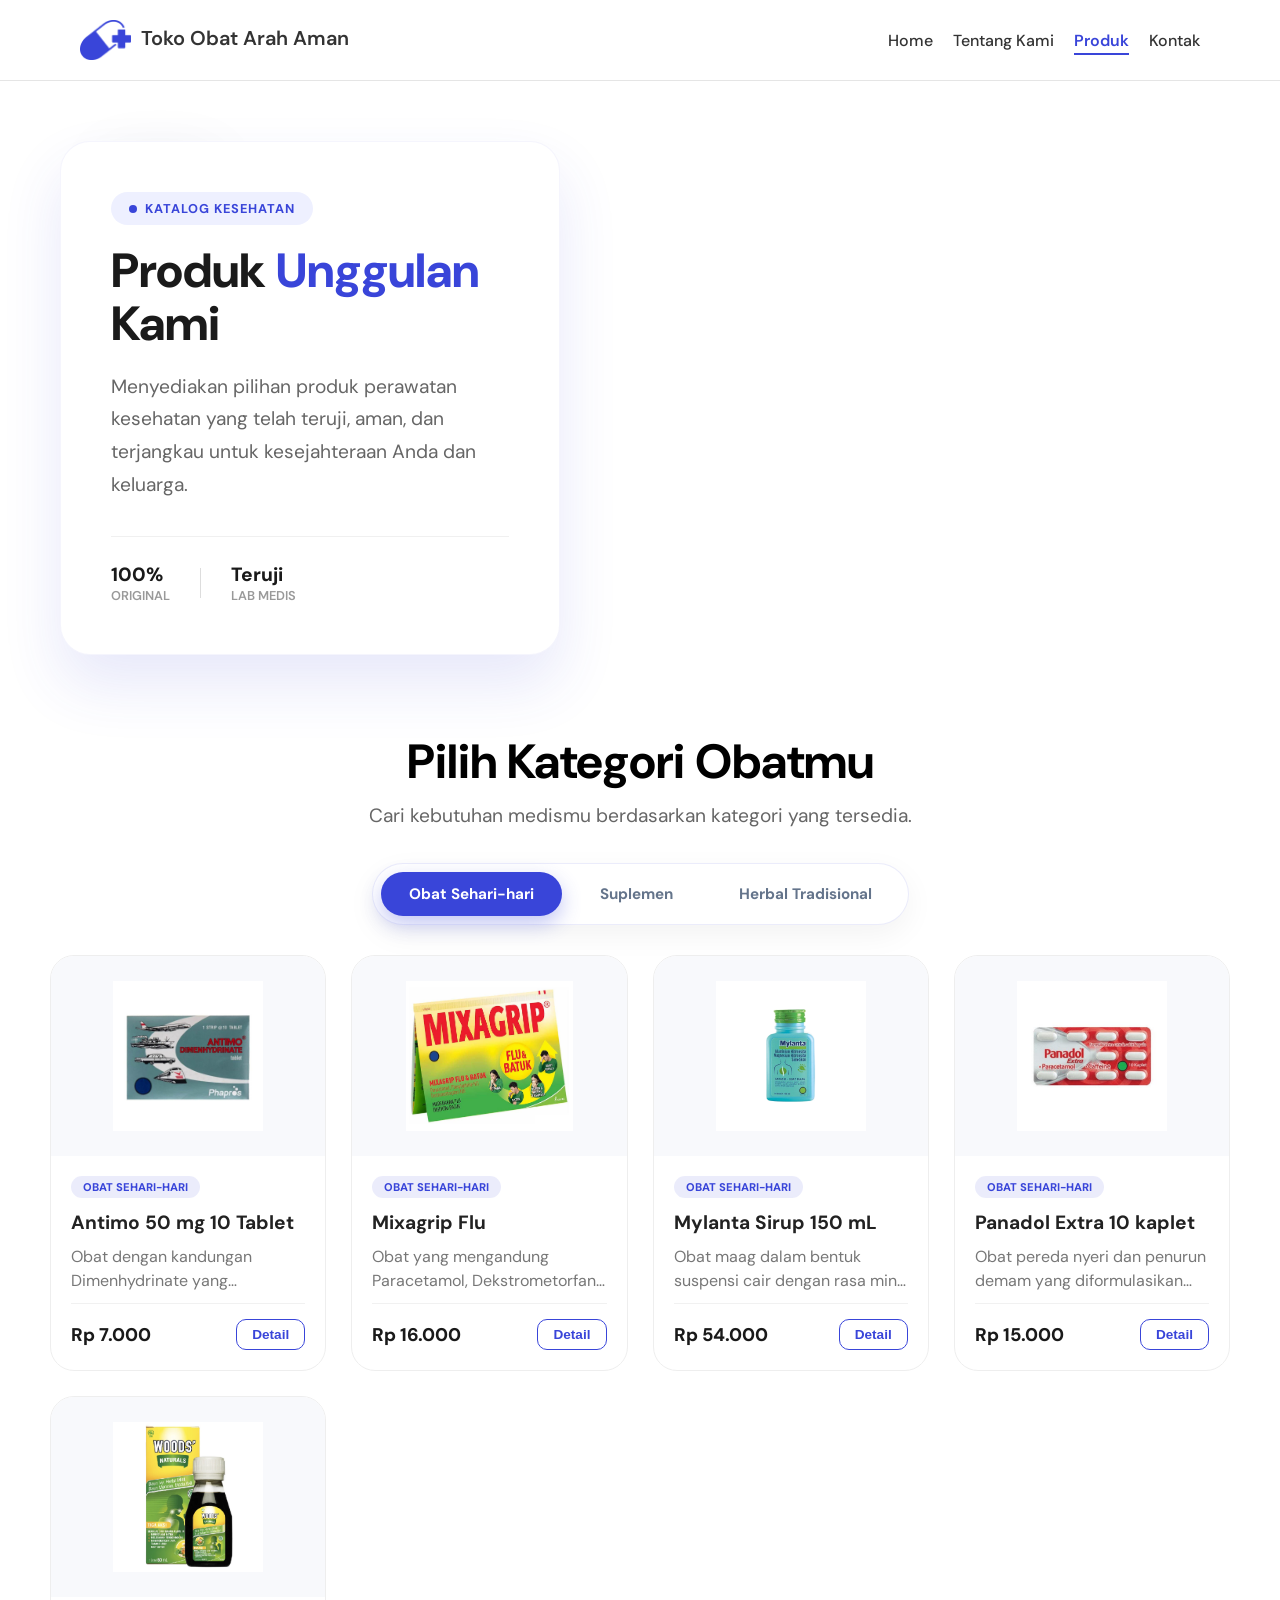
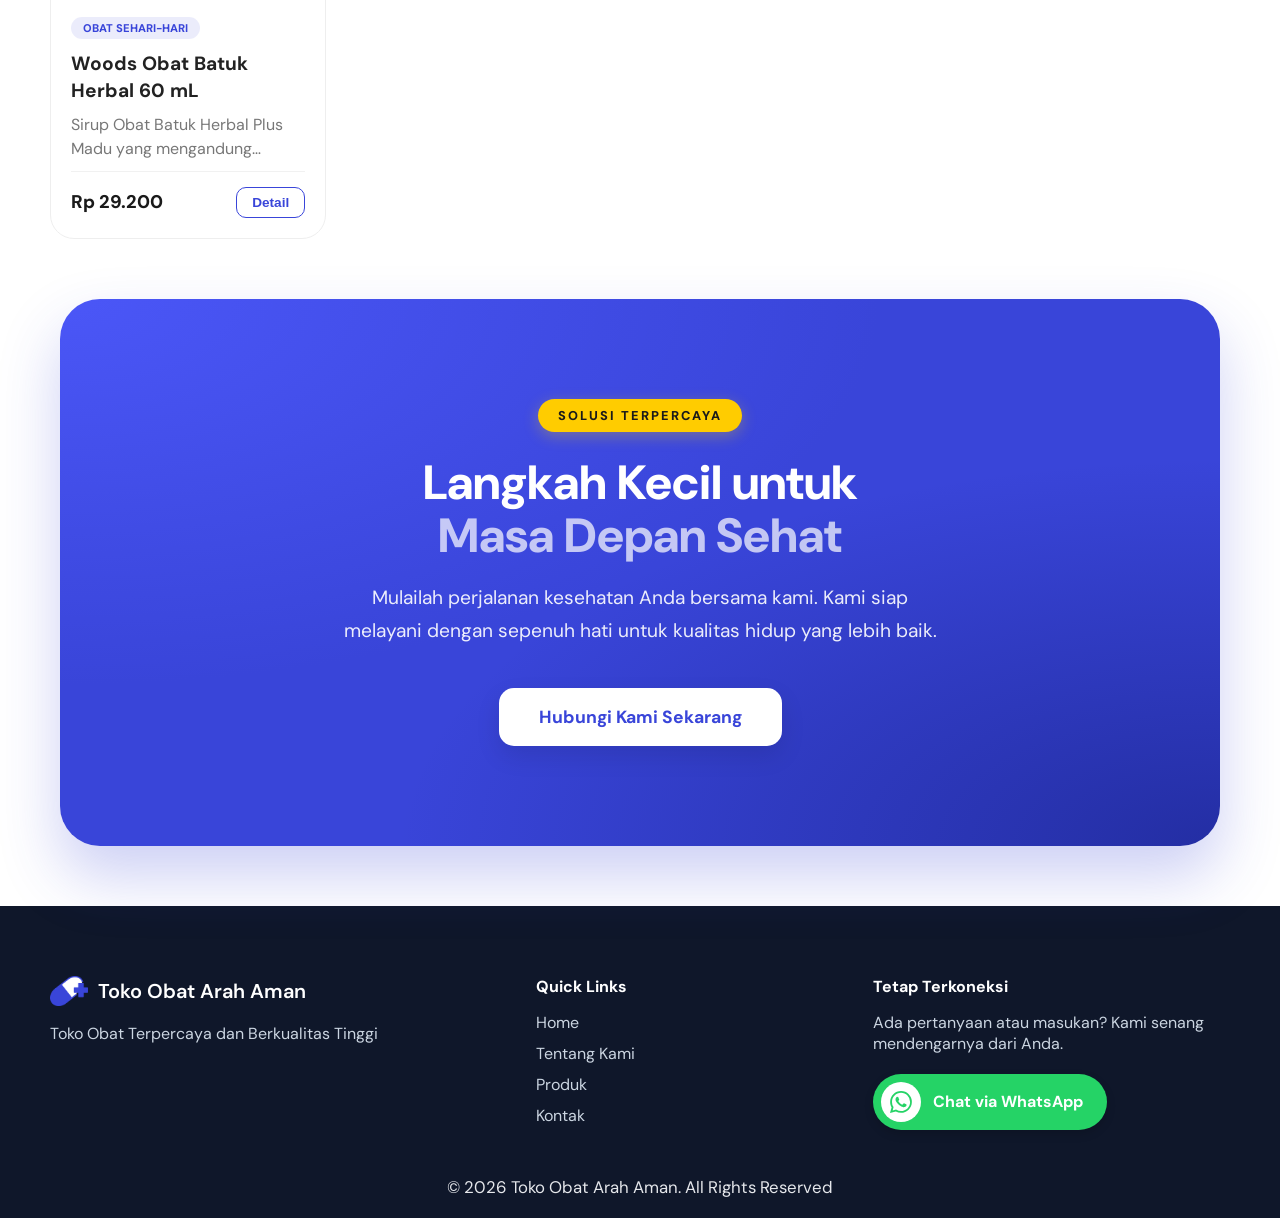
==== commit 8dea59db: "products.html responsive n clean" ====
--- a/products.html
+++ b/products.html
@@ -5,14 +5,18 @@
     <meta name="viewport" content="width=device-width, initial-scale=1.0" />
     <title>Toko Obat Arah Aman</title>
     <link rel="stylesheet" href="style.css" />
-    <link rel="preconnect" href="https://fonts.googleapis.com" />
-    <link rel="preconnect" href="https://fonts.gstatic.com" crossorigin />
+    <link
+      rel="stylesheet"
+      href="https://cdnjs.cloudflare.com/ajax/libs/font-awesome/6.4.0/css/all.min.css" />
   </head>
   <body>
     <nav id="navbar">
       <div class="logo">
         <img src="img/logo.png" alt="Toko Obat Arah Aman Logo" height="30" />
-        <a href="index.html#home" style="font-weight: 600; font-size: 1.25rem" class="logo-nav"
+        <a
+          href="index.html#home"
+          style="font-weight: 600; font-size: 1.25rem"
+          class="text-logo"
           >Toko Obat Arah Aman</a
         >
       </div>
@@ -26,7 +30,7 @@
     </nav>
     <!-- END NAVBAR -->
     <!-- START HERO SECTION PRODUCTS -->
-    <section id="hero-image-products" class="hero-overlay-modern reveal">
+    <section id="hero-products" class="hero-products-section reveal">
       <div class="overlay-container">
         <div class="hero-visual-frame">
           <img
@@ -36,7 +40,7 @@
           <div class="hero-image-gradient"></div>
         </div>
         <div class="hero-floating-card">
-          <span class="custom-tag-blue">KATALOG KESEHATAN</span>
+          <span class="custom-pill">KATALOG KESEHATAN</span>
           <h1>Produk <em>Unggulan</em> Kami</h1>
           <p>
             Menyediakan pilihan produk perawatan kesehatan yang telah teruji,
@@ -59,6 +63,10 @@
     </section>
     <!-- START CATEGORY & PRODUCTS -->
     <section class="products-catalog-section reveal">
+      <div class="products-catalog-text">
+        <h2>Pilih Kategori Obatmu</h2>
+        <p>Cari kebutuhan medismu berdasarkan kategori yang tersedia.</p>
+      </div>
       <div class="category-filter-wrapper">
         <div class="category-pill-box">
           <button
@@ -78,8 +86,7 @@
           </button>
         </div>
       </div>
-
-      <div class="container">
+      <div class="products-container">
         <div id="obat-sehari-hari" class="category-content active">
           <div class="product-grid">
             <div class="product-card">
@@ -520,7 +527,7 @@
         </div>
       </div>
     </section>
-    <section id="closing" class="reveal">
+    <section id="closing" class="closing-section reveal">
       <div class="closing-container">
         <div class="closing-content-box">
           <span class="pill-tag-gold">SOLUSI TERPERCAYA</span>
@@ -546,20 +553,19 @@
               src="/img/logo.png"
               alt="Toko Obat Arah Aman Logo"
               height="30" />
-            <a href="#home" style="font-weight: 600; font-size: 1.25rem"
+            <a href="index.html" style="font-weight: 600; font-size: 1.25rem"
               >Toko Obat Arah Aman</a
             >
           </div>
           <p>Toko Obat Terpercaya dan Berkualitas Tinggi</p>
         </div>
-
         <div>
           <h4>Quick Links</h4>
           <ul>
-            <li><a href="#home">Home</a></li>
-            <li><a href="#about">Tentang Kami</a></li>
-            <li><a href="#products">Produk</a></li>
-            <li><a href="#contact">Kontak</a></li>
+            <li><a href="index.html#home">Home</a></li>
+            <li><a href="index.html#about">Tentang Kami</a></li>
+            <li><a href="index.html#products">Produk</a></li>
+            <li><a href="index.html#contact">Kontak</a></li>
           </ul>
         </div>
         <div class="footer-subscribe">
@@ -608,6 +614,9 @@
         </div>
       </div>
     </div>
+    <button id="backToTop" title="Kembali ke Atas">
+      <i class="fa-solid fa-arrow-up"></i>
+    </button>
     <script>
       // NAVBAR TOGGLE
       const menuToggle = document.querySelector(".menu-toggle");
@@ -695,6 +704,27 @@
 
       btnClose.addEventListener("click", closeModal);
       overlay.addEventListener("click", closeModal);
+
+      // START BACK TO UP
+      const backToTopBtn = document.getElementById("backToTop");
+
+      window.onscroll = function () {
+        if (
+          document.body.scrollTop > 300 ||
+          document.documentElement.scrollTop > 300
+        ) {
+          backToTopBtn.style.display = "block";
+        } else {
+          backToTopBtn.style.display = "none";
+        }
+      };
+      backToTopBtn.addEventListener("click", function () {
+        window.scrollTo({
+          top: 0,
+          behavior: "smooth",
+        });
+      });
+      // END BACK TO UP
     </script>
   </body>
 </html>
--- a/style.css
+++ b/style.css
@@ -120,7 +120,7 @@
 }
 
 .hero-section {
-  background-color: #fcfcfd;
+  background-color: #ffffff;
   display: flex;
   align-items: center;
   padding: 60px;
@@ -577,7 +577,7 @@
 
 .products-section {
   padding: 60px 30px;
-  background-color: #fcfcfd;
+  background-color: #ffffff;
 }
 
 .products-text {
@@ -1009,9 +1009,9 @@
   transform: translateY(-5px);
 }
 
-.hero-overlay-modern {
-  background-color: #fcfcfd;
-  padding: 20px;
+.hero-products-section {
+  background-color: #ffffff;
+  padding: 60px;
   position: relative;
   overflow: visible;
 }
@@ -1022,7 +1022,6 @@
   align-items: center;
   position: relative;
   min-height: 500px;
-  padding: 0 20px;
 }
 
 .hero-visual-frame {
@@ -1054,26 +1053,14 @@
   z-index: 10;
   background: #ffffff;
   width: 500px;
-  padding: 60px;
+  padding: 50px;
   border-radius: 30px;
   box-shadow: 0 30px 60px rgba(57, 69, 217, 0.12);
   border: 1px solid rgba(57, 69, 217, 0.05);
 }
 
-.custom-tag-blue {
-  display: inline-block;
-  background: rgba(57, 69, 217, 0.1);
-  color: #3945d9;
-  padding: 6px 16px;
-  border-radius: 50px;
-  font-size: 0.75rem;
-  font-weight: 800;
-  letter-spacing: 1.5px;
-  margin-bottom: 25px;
-}
-
 .hero-floating-card h1 {
-  font-size: 3.5rem;
+  font-size: var(--desktop-fs-h);
   color: #1a1a1a;
   line-height: 1.1;
   font-weight: 800;
@@ -1086,7 +1073,7 @@
 }
 
 .hero-floating-card p {
-  font-size: 1.05rem;
+  font-size: var(--desktop-fs-p);
   color: #666;
   line-height: 1.7;
   margin-bottom: 35px;
@@ -1124,14 +1111,10 @@
   background: #ddd;
 }
 
-.products-catalog-section {
-  padding: 20px 0 20px;
-}
-
 .category-filter-wrapper {
   display: flex;
   justify-content: center;
-  padding: 0 20px 20px;
+  padding: 0 20px;
 }
 
 .category-pill-box {
@@ -1180,6 +1163,26 @@
   animation: fadeInUp 0.5s forwards;
 }
 
+.products-container {
+  padding: 30px;
+}
+
+.products-catalog-text {
+  padding: 10px 30px 30px;
+  text-align: center;
+}
+
+.products-catalog-text h2 {
+  font-size: var(--desktop-fs-h);
+  padding: 5px;
+}
+
+.products-catalog-text p {
+  font-size: var(--desktop-fs-p);
+  padding: 5px;
+  color: #666;
+}
+
 @keyframes fadeInUp {
   to {
     opacity: 1;
@@ -1187,9 +1190,8 @@
   }
 }
 
-/* --- CLOSING MODERN --- */
-#closing {
-  padding: 10px 60px 50px;
+.closing-section {
+  padding: 30px 60px 60px;
   background-color: #ffffff;
 }
 
@@ -1227,7 +1229,7 @@
 }
 
 .closing-content-box h1 {
-  font-size: 3.5rem;
+  font-size: var(--desktop-fs-h);
   font-weight: 800;
   line-height: 1.1;
   margin-bottom: 20px;
@@ -1238,7 +1240,7 @@
 }
 
 .closing-content-box p {
-  font-size: 1.2rem;
+  font-size: var(--desktop-fs-p);
   color: rgba(255, 255, 255, 0.9);
   max-width: 600px;
   margin: 0 auto 40px;
@@ -1834,13 +1836,12 @@
   }
 
   /* PRODUCT HALAMAN */
-  .hero-overlay-modern {
-    padding: 50px 0 20px;
+  .hero-products-section {
+    padding: 30px 20px 30px;
   }
 
   .overlay-container {
     flex-direction: column;
-    padding: 0 20px;
   }
 
   .hero-visual-frame {
@@ -1854,10 +1855,6 @@
     border-radius: 30px;
   }
 
-  .hero-image-products {
-    padding-bottom: 20px;
-  }
-
   .hero-image-gradient {
     display: none;
   }
@@ -1873,20 +1870,30 @@
     justify-content: center;
   }
 
-  .custom-tag-blue {
-    margin-bottom: 20px;
-  }
-
   .hero-floating-card h1 {
-    font-size: 2.2rem;
+    font-size: var(--phone-fs-h);
+  }
+
+  .hero-floating-card p {
+    font-size: var(--phone-fs-p);
   }
 
   .products-catalog-section {
     padding: 0px 0 30px;
   }
 
+  .products-catalog-text h2 {
+    font-size: 1.7rem;
+    padding: 5px;
+  }
+
+  .products-catalog-text p {
+    font-size: var(--phone-fs-p);
+    padding: 5px;
+  }
+
   .category-pill-box {
-    padding: 5px;
+    padding: 8px;
     gap: 4px;
     border-radius: 50px;
     justify-content: center;
@@ -1896,13 +1903,17 @@
 
   .category-pill-btn {
     padding: 6px 12px;
-    font-size: 0.78rem;
+    font-size: 0.75rem;
     font-weight: 700;
     letter-spacing: 0.5px;
   }
 
-  #closing {
-    padding: 20px 25px 40px;
+  .products-container {
+    padding: 20px;
+  }
+
+  .closing-section {
+    padding: 0px 30px 30px;
   }
 
   .closing-container {
@@ -1911,11 +1922,11 @@
   }
 
   .closing-content-box h1 {
-    font-size: 2.2rem;
+    font-size: var(--phone-fs-h);
   }
 
   .closing-content-box p {
-    font-size: 1rem;
+    font-size: var(--phone-fs-p);
     margin-bottom: 30px;
   }
 
@@ -2148,15 +2159,32 @@
   }
 
   /* PRODUCT HALAMAN */
+  .hero-products-section {
+    padding: 20px;
+  }
+
   .hero-floating-card {
     width: 450px;
     padding: 40px;
   }
+
   .hero-floating-card h1 {
-    font-size: 2.8rem;
-  }
-
-  #closing {
+    font-size: var(--tablet-fs-h);
+  }
+
+  .hero-floating-card p {
+    font-size: var(--tablet-fs-p);
+  }
+
+  .closing-section {
     padding: 20px 25px 40px;
   }
-}
+
+  .closing-content-box h1 {
+    font-size: var(--tablet-fs-h);
+  }
+
+  .closing-content-box p {
+    font-size: var(--tablet-fs-p);
+  }
+}
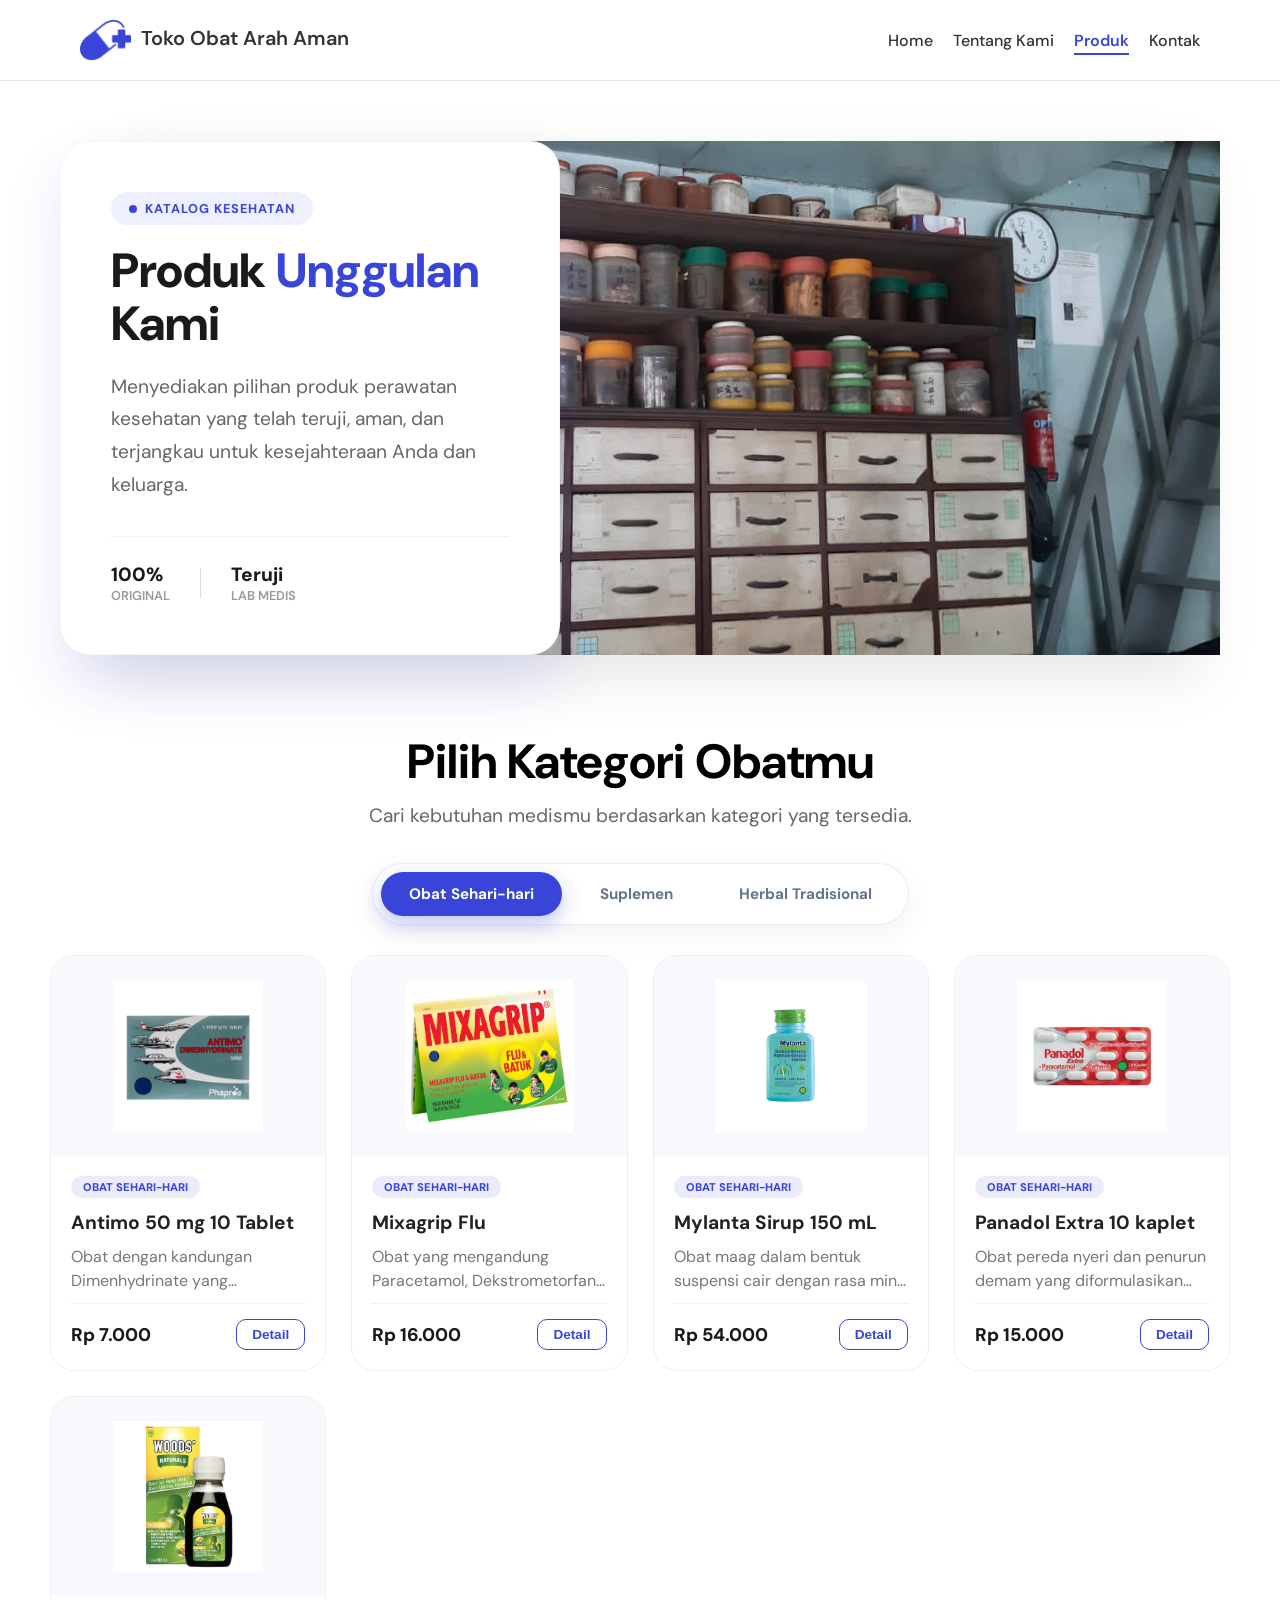
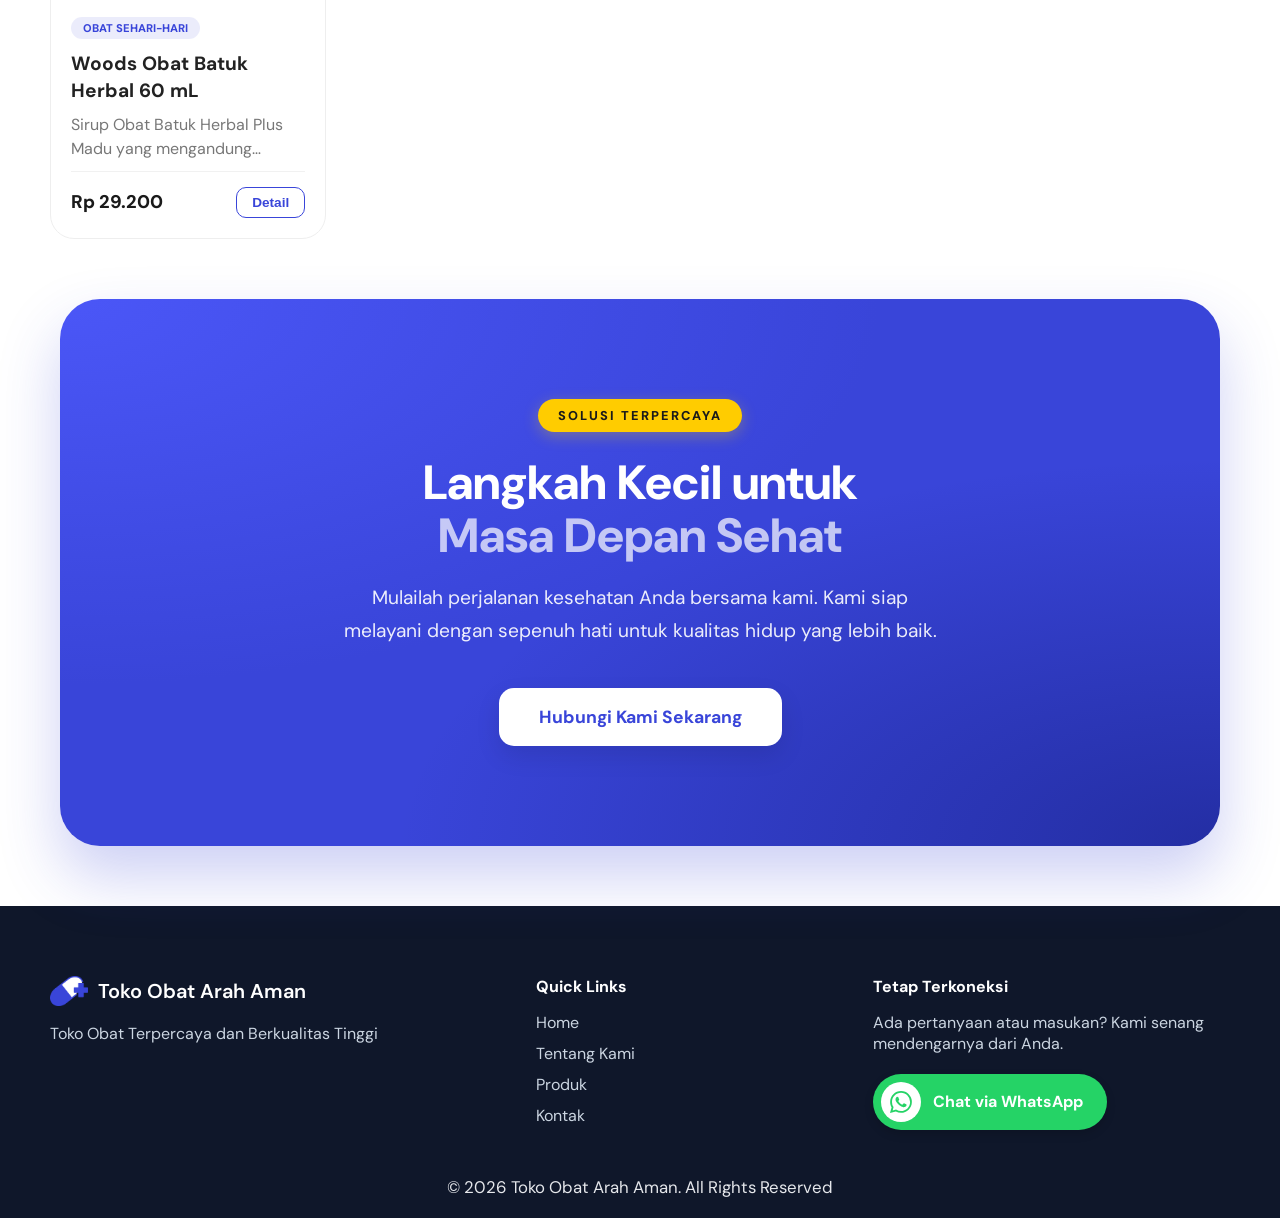
==== commit 9b624793: "set all asset" ====
--- a/products.html
+++ b/products.html
@@ -34,7 +34,7 @@
       <div class="overlay-container">
         <div class="hero-visual-frame">
           <img
-            src="img/hero-image-products.jpg"
+            src="img/hero-image-products.jpeg"
             alt="Hero Products"
             class="hero-img-main" />
           <div class="hero-image-gradient"></div>
@@ -89,7 +89,14 @@
       <div class="products-container">
         <div id="obat-sehari-hari" class="category-content active">
           <div class="product-grid">
-            <div class="product-card">
+            <div
+              class="product-card"
+              data-name="Antimo 50 mg 10 Tablet"
+              data-price="Rp 7.000"
+              data-desc="Obat dengan kandungan Dimenhydrinate yang digunakan untuk mengatasi mual, muntah, dan pusing akibat mabuk perjalanan."
+              data-img="img/products/obat-sehari-hari/Antimo 50 mg 10 Tablet - Rp 7000.png"
+              data-badge="Obat Sehari-hari"
+              data-class="badge-general">
               <div class="product-img-wrapper">
                 <img
                   src="img/products/obat-sehari-hari/Antimo 50 mg 10 Tablet - Rp 7000.png"
@@ -106,20 +113,18 @@
                 </p>
                 <div class="product-footer">
                   <span class="product-price">Rp 7.000</span>
-                  <button
-                    class="btn-detail"
-                    data-name="Antimo 50 mg 10 Tablet"
-                    data-price="Rp 7.000"
-                    data-desc="Obat dengan kandungan Dimenhydrinate yang digunakan untuk mengatasi mual, muntah, dan pusing akibat mabuk perjalanan."
-                    data-img="img/products/obat-sehari-hari/Antimo 50 mg 10 Tablet - Rp 7000.png"
-                    data-badge="Obat Sehari-hari"
-                    data-class="badge-general">
-                    Detail
-                  </button>
-                </div>
-              </div>
-            </div>
-            <div class="product-card">
+                  <button class="btn-detail">Detail</button>
+                </div>
+              </div>
+            </div>
+            <div
+              class="product-card"
+              data-name="Mixagrip Flu"
+              data-price="Rp 16.000"
+              data-desc="Obat yang mengandung Paracetamol, Dekstrometorfan HBr dan Phenylephrine HCl yang bekerja sebagai analgesik-antipiretik, antitusif dan dekongestan hidung. Digunakan untuk mengobati gejala flu seperti demam, sakit kepala, hidung tersumbat, bersin disertai batuk."
+              data-img="img/products/obat-sehari-hari/Mixagrip.png"
+              data-badge="Obat Sehari-hari"
+              data-class="badge-general">
               <div class="product-img-wrapper">
                 <img
                   src="img/products/obat-sehari-hari/Mixagrip.png"
@@ -139,20 +144,18 @@
                 </p>
                 <div class="product-footer">
                   <span class="product-price">Rp 16.000</span>
-                  <button
-                    class="btn-detail"
-                    data-name="Mixagrip Flu"
-                    data-price="Rp 16.000"
-                    data-desc="Obat yang mengandung Paracetamol, Dekstrometorfan HBr dan Phenylephrine HCl yang bekerja sebagai analgesik-antipiretik, antitusif dan dekongestan hidung. Digunakan untuk mengobati gejala flu seperti demam, sakit kepala, hidung tersumbat, bersin disertai batuk."
-                    data-img="img/products/obat-sehari-hari/Mixagrip.png"
-                    data-badge="Obat Sehari-hari"
-                    data-class="badge-general">
-                    Detail
-                  </button>
-                </div>
-              </div>
-            </div>
-            <div class="product-card">
+                  <button class="btn-detail">Detail</button>
+                </div>
+              </div>
+            </div>
+            <div
+              class="product-card"
+              data-name="Mylanta Sirup 150 mL"
+              data-price="Rp 54.000"
+              data-desc="Obat maag dalam bentuk suspensi cair dengan rasa mint yang menyegarkan dan diformulasikan untuk meredakan gejala-gejala yang berhubungan dengan kelebihan asam lambung, perih ulu hati, dan kembung."
+              data-img="img/products/obat-sehari-hari/Mylanta Sirup 150 mL - Rp 54000.png"
+              data-badge="Obat Sehari-hari"
+              data-class="badge-general">
               <div class="product-img-wrapper">
                 <img
                   src="img/products/obat-sehari-hari/Mylanta Sirup 150 mL - Rp 54000.png"
@@ -171,20 +174,18 @@
                 </p>
                 <div class="product-footer">
                   <span class="product-price">Rp 54.000</span>
-                  <button
-                    class="btn-detail"
-                    data-name="Mylanta Sirup 150 mL"
-                    data-price="Rp 54.000"
-                    data-desc="Obat maag dalam bentuk suspensi cair dengan rasa mint yang menyegarkan dan diformulasikan untuk meredakan gejala-gejala yang berhubungan dengan kelebihan asam lambung, perih ulu hati, dan kembung."
-                    data-img="img/products/obat-sehari-hari/Mylanta Sirup 150 mL - Rp 54000.png"
-                    data-badge="Obat Sehari-hari"
-                    data-class="badge-general">
-                    Detail
-                  </button>
-                </div>
-              </div>
-            </div>
-            <div class="product-card">
+                  <button class="btn-detail">Detail</button>
+                </div>
+              </div>
+            </div>
+            <div
+              class="product-card"
+              data-name="Panadol Extra 10 kaplet"
+              data-price="Rp 15.000"
+              data-desc="Obat pereda nyeri dan penurun demam yang diformulasikan dengan kombinasi Paracetamol 500 mg dan Caffeine 65 mg untuk meredakan sakit kepala membandel dan nyeri yang tidak tertahankan."
+              data-img="img/products/obat-sehari-hari/Panadol Extra 10 kaplet - Rp 15000.png"
+              data-badge="Obat Sehari-hari"
+              data-class="badge-general">
               <div class="product-img-wrapper">
                 <img
                   src="img/products/obat-sehari-hari/Panadol Extra 10 kaplet - Rp 15000.png"
@@ -203,20 +204,18 @@
                 </p>
                 <div class="product-footer">
                   <span class="product-price">Rp 15.000</span>
-                  <button
-                    class="btn-detail"
-                    data-name="Panadol Extra 10 kaplet"
-                    data-price="Rp 15.000"
-                    data-desc="Obat pereda nyeri dan penurun demam yang diformulasikan dengan kombinasi Paracetamol 500 mg dan Caffeine 65 mg untuk meredakan sakit kepala membandel dan nyeri yang tidak tertahankan."
-                    data-img="img/products/obat-sehari-hari/Panadol Extra 10 kaplet - Rp 15000.png"
-                    data-badge="Obat Sehari-hari"
-                    data-class="badge-general">
-                    Detail
-                  </button>
-                </div>
-              </div>
-            </div>
-            <div class="product-card">
+                  <button class="btn-detail">Detail</button>
+                </div>
+              </div>
+            </div>
+            <div
+              class="product-card"
+              data-name="Woods Obat Batuk Herbal 60 mL"
+              data-price="Rp 29.200"
+              data-desc="Sirup Obat Batuk Herbal Plus Madu yang mengandung ekstrak daun Ivy, ekstrak daun meniran dan ekstrak daun mint. Sangat efektif untuk membantu mengencerkan dahak dan meredakan batuk secara alami."
+              data-img="img/products/obat-sehari-hari/Woods Obat Batuk Herbal 60 mL - Rp 29200.png"
+              data-badge="Obat Sehari-hari"
+              data-class="badge-general">
               <div class="product-img-wrapper">
                 <img
                   src="img/products/obat-sehari-hari/Woods Obat Batuk Herbal 60 mL - Rp 29200.png"
@@ -235,16 +234,7 @@
                 </p>
                 <div class="product-footer">
                   <span class="product-price">Rp 29.200</span>
-                  <button
-                    class="btn-detail"
-                    data-name="Woods Obat Batuk Herbal 60 mL"
-                    data-price="Rp 29.200"
-                    data-desc="Sirup Obat Batuk Herbal Plus Madu yang mengandung ekstrak daun Ivy, ekstrak daun meniran dan ekstrak daun mint. Sangat efektif untuk membantu mengencerkan dahak dan meredakan batuk secara alami."
-                    data-img="img/products/obat-sehari-hari/Woods Obat Batuk Herbal 60 mL - Rp 29200.png"
-                    data-badge="Obat Sehari-hari"
-                    data-class="badge-general">
-                    Detail
-                  </button>
+                  <button class="btn-detail">Detail</button>
                 </div>
               </div>
             </div>
@@ -252,7 +242,15 @@
         </div>
         <div id="suplemen" class="category-content">
           <div class="product-grid">
-            <div class="product-card">
+            <div
+              class="product-card"
+              class="btn-detail"
+              data-name="Blackmores Pregnancy & Breast Feeding Gold"
+              data-price="Rp 315.000"
+              data-desc="Suplemen multivitamin dan mineral yang diformulasikan khusus untuk memenuhi kebutuhan nutrisi yang meningkat pada ibu selama masa kehamilan dan menyusui. Mengandung DHA, Kalsium, dan Zat Besi."
+              data-img="img/products/suplemen/Blackmores Pregnancy & Breast Feeding Gold - Rp 315000.png"
+              data-badge="Suplemen"
+              data-class="badge-suplemen">
               <div class="product-img-wrapper">
                 <img
                   src="img/products/suplemen/Blackmores Pregnancy & Breast Feeding Gold - Rp 315000.png"
@@ -269,20 +267,18 @@
                 </p>
                 <div class="product-footer">
                   <span class="product-price">Rp 315.000</span>
-                  <button
-                    class="btn-detail"
-                    data-name="Blackmores Pregnancy & Breast Feeding Gold"
-                    data-price="Rp 315.000"
-                    data-desc="Suplemen multivitamin dan mineral yang diformulasikan khusus untuk memenuhi kebutuhan nutrisi yang meningkat pada ibu selama masa kehamilan dan menyusui. Mengandung DHA, Kalsium, dan Zat Besi."
-                    data-img="img/products/suplemen/Blackmores Pregnancy & Breast Feeding Gold - Rp 315000.png"
-                    data-badge="Suplemen"
-                    data-class="badge-suplemen">
-                    Detail
-                  </button>
-                </div>
-              </div>
-            </div>
-            <div class="product-card">
+                  <button>Detail</button>
+                </div>
+              </div>
+            </div>
+            <div
+              class="product-card"
+              data-name="Enervon-C Multivitamin 4 Tablet"
+              data-price="Rp 10.500"
+              data-desc="Suplemen kesehatan yang mengandung kombinasi Vitamin B kompleks dan Vitamin C, diformulasikan untuk membantu memenuhi kebutuhan vitamin harian dan memelihara daya tahan tubuh agar tetap fit sepanjang hari."
+              data-img="img/products/suplemen/Enervon-C Multivitamin 4 Tablet - Rp 10500.png"
+              data-badge="Suplemen"
+              data-class="badge-suplemen">
               <div class="product-img-wrapper">
                 <img
                   src="img/products/suplemen/Enervon-C Multivitamin 4 Tablet - Rp 10500.png"
@@ -299,20 +295,18 @@
                 </p>
                 <div class="product-footer">
                   <span class="product-price">Rp 10.500</span>
-                  <button
-                    class="btn-detail"
-                    data-name="Enervon-C Multivitamin 4 Tablet"
-                    data-price="Rp 10.500"
-                    data-desc="Suplemen kesehatan yang mengandung kombinasi Vitamin B kompleks dan Vitamin C, diformulasikan untuk membantu memenuhi kebutuhan vitamin harian dan memelihara daya tahan tubuh agar tetap fit sepanjang hari."
-                    data-img="img/products/suplemen/Enervon-C Multivitamin 4 Tablet - Rp 10500.png"
-                    data-badge="Suplemen"
-                    data-class="badge-suplemen">
-                    Detail
-                  </button>
-                </div>
-              </div>
-            </div>
-            <div class="product-card">
+                  <button class="btn-detail">Detail</button>
+                </div>
+              </div>
+            </div>
+            <div
+              class="product-card"
+              data-name="Halowell D3 1000 10 Tablet"
+              data-price="Rp 28.000"
+              data-desc="Suplemen makanan yang mengandung Vitamin D3 tingkat tinggi (1000 IU). Membantu memenuhi kebutuhan Vitamin D dengan cepat pada kondisi tertentu seperti lanjut usia, ibu hamil dan menyusui, atau penderita penyakit infeksi."
+              data-img="img/products/suplemen/Halowell D3 1000 10 Tablet - Rp 28000.png"
+              data-badge="Suplemen"
+              data-class="badge-suplemen">
               <div class="product-img-wrapper">
                 <img
                   src="img/products/suplemen/Halowell D3 1000 10 Tablet - Rp 28000.png"
@@ -329,20 +323,18 @@
                 </p>
                 <div class="product-footer">
                   <span class="product-price">Rp 28.000</span>
-                  <button
-                    class="btn-detail"
-                    data-name="Halowell D3 1000 10 Tablet"
-                    data-price="Rp 28.000"
-                    data-desc="Suplemen makanan yang mengandung Vitamin D3 tingkat tinggi (1000 IU). Membantu memenuhi kebutuhan Vitamin D dengan cepat pada kondisi tertentu seperti lanjut usia, ibu hamil dan menyusui, atau penderita penyakit infeksi."
-                    data-img="img/products/suplemen/Halowell D3 1000 10 Tablet - Rp 28000.png"
-                    data-badge="Suplemen"
-                    data-class="badge-suplemen">
-                    Detail
-                  </button>
-                </div>
-              </div>
-            </div>
-            <div class="product-card">
+                  <button class="btn-detail">Detail</button>
+                </div>
+              </div>
+            </div>
+            <div
+              class="product-card"
+              data-name="Natur-e 16 Kapsul"
+              data-price="Rp 37.000"
+              data-desc="Suplemen yang mengandung Vitamin E alami (dari biji gandum dan biji bunga matahari) untuk menjaga kesehatan kulit dari dalam, kelembapan kulit, dan sebagai antioksidan alami."
+              data-img="img/products/suplemen/Natur-e 16 Kapsul - Rp 37000.png"
+              data-badge="Suplemen"
+              data-class="badge-suplemen">
               <div class="product-img-wrapper">
                 <img
                   src="img/products/suplemen/Natur-e 16 Kapsul - Rp 37000.png"
@@ -358,16 +350,7 @@
                 </p>
                 <div class="product-footer">
                   <span class="product-price">Rp 37.000</span>
-                  <button
-                    class="btn-detail"
-                    data-name="Natur-e 16 Kapsul"
-                    data-price="Rp 37.000"
-                    data-desc="Suplemen yang mengandung Vitamin E alami (dari biji gandum dan biji bunga matahari) untuk menjaga kesehatan kulit dari dalam, kelembapan kulit, dan sebagai antioksidan alami."
-                    data-img="img/products/suplemen/Natur-e 16 Kapsul - Rp 37000.png"
-                    data-badge="Suplemen"
-                    data-class="badge-suplemen">
-                    Detail
-                  </button>
+                  <button class="btn-detail">Detail</button>
                 </div>
               </div>
             </div>
@@ -375,7 +358,14 @@
         </div>
         <div id="obat-herbal-tradisional" class="category-content">
           <div class="product-grid">
-            <div class="product-card">
+            <div
+              class="product-card"
+              data-name="Tolak Angin Cair 15 ml"
+              data-price="Rp 6.000"
+              data-desc="Obat herbal terstandar untuk membantu meredakan gejala masuk angin seperti mual, perut kembung, meriang, dan pusing. Juga membantu meningkatkan daya tahan tubuh."
+              data-img="img/products/obat-herbal-tradisional/Tolak Angin 15 ml - Rp 6000.jpg"
+              data-badge="Herbal"
+              data-class="badge-herbal">
               <div class="product-img-wrapper">
                 <img
                   src="img/products/obat-herbal-tradisional/Tolak Angin 15 ml - Rp 6000.jpg"
@@ -391,20 +381,18 @@
                 </p>
                 <div class="product-footer">
                   <span class="product-price">Rp 6.000</span>
-                  <button
-                    class="btn-detail"
-                    data-name="Tolak Angin Cair 15 ml"
-                    data-price="Rp 6.000"
-                    data-desc="Obat herbal terstandar untuk membantu meredakan gejala masuk angin seperti mual, perut kembung, meriang, dan pusing. Juga membantu meningkatkan daya tahan tubuh."
-                    data-img="img/products/obat-herbal-tradisional/Tolak Angin 15 ml - Rp 6000.jpg"
-                    data-badge="Herbal"
-                    data-class="badge-herbal">
-                    Detail
-                  </button>
-                </div>
-              </div>
-            </div>
-            <div class="product-card">
+                  <button class="btn-detail">Detail</button>
+                </div>
+              </div>
+            </div>
+            <div
+              class="product-card"
+              data-name="Chi Kit Teck Aun 2,25 g"
+              data-price="Rp 7.000"
+              data-desc="Obat ramuan herbal tradisional yang disajikan dalam bentuk pil. Sangat efektif membantu meredakan sakit perut, diare ringan, muntah, mabuk perjalanan, dan membantu memperbaiki nafsu makan."
+              data-img="img/products/obat-herbal-tradisional/Chi Kit Teck Aun 2,25 g - Rp 7000.png"
+              data-badge="Herbal"
+              data-class="badge-herbal">
               <div class="product-img-wrapper">
                 <img
                   src="img/products/obat-herbal-tradisional/Chi Kit Teck Aun 2,25 g - Rp 7000.png"
@@ -421,20 +409,18 @@
                 </p>
                 <div class="product-footer">
                   <span class="product-price">Rp 7.000</span>
-                  <button
-                    class="btn-detail"
-                    data-name="Chi Kit Teck Aun 2,25 g"
-                    data-price="Rp 7.000"
-                    data-desc="Obat ramuan herbal tradisional yang disajikan dalam bentuk pil. Sangat efektif membantu meredakan sakit perut, diare ringan, muntah, mabuk perjalanan, dan membantu memperbaiki nafsu makan."
-                    data-img="img/products/obat-herbal-tradisional/Chi Kit Teck Aun 2,25 g - Rp 7000.png"
-                    data-badge="Herbal"
-                    data-class="badge-herbal">
-                    Detail
-                  </button>
-                </div>
-              </div>
-            </div>
-            <div class="product-card">
+                  <button class="btn-detail">Detail</button>
+                </div>
+              </div>
+            </div>
+            <div
+              class="product-card"
+              data-name="Go Thak Sua (Lima Pagoda) 30 g"
+              data-price="Rp 68.000"
+              data-desc="Bubuk obat racikan herbal alami dari Thailand. Digunakan secara tradisional untuk membantu meredakan sakit perut, kembung, mual, serta membantu melegakan pernapasan dan batuk ringan."
+              data-img="img/products/obat-herbal-tradisional/Go Thak Sua (Lima Pagoda) 30 g - Rp 68000.jpg"
+              data-badge="Herbal"
+              data-class="badge-herbal">
               <div class="product-img-wrapper">
                 <img
                   src="img/products/obat-herbal-tradisional/Go Thak Sua (Lima Pagoda) 30 g - Rp 68000.jpg"
@@ -451,20 +437,18 @@
                 </p>
                 <div class="product-footer">
                   <span class="product-price">Rp 68.000</span>
-                  <button
-                    class="btn-detail"
-                    data-name="Go Thak Sua (Lima Pagoda) 30 g"
-                    data-price="Rp 68.000"
-                    data-desc="Bubuk obat racikan herbal alami dari Thailand. Digunakan secara tradisional untuk membantu meredakan sakit perut, kembung, mual, serta membantu melegakan pernapasan dan batuk ringan."
-                    data-img="img/products/obat-herbal-tradisional/Go Thak Sua (Lima Pagoda) 30 g - Rp 68000.jpg"
-                    data-badge="Herbal"
-                    data-class="badge-herbal">
-                    Detail
-                  </button>
-                </div>
-              </div>
-            </div>
-            <div class="product-card">
+                  <button class="btn-detail">Detail</button>
+                </div>
+              </div>
+            </div>
+            <div
+              class="product-card"
+              data-name="New Hau Fung San 1,2 g"
+              data-price="Rp 7.800"
+              data-desc="Obat serbuk herbal yang sangat ampuh membantu meredakan panas dalam, sariawan pada lidah atau gusi, tenggorokan kering, dan membantu menghilangkan bau mulut secara alami."
+              data-img="img/products/obat-herbal-tradisional/New Hau Fung San 1,2 g - Rp 7800.png"
+              data-badge="Herbal"
+              data-class="badge-herbal">
               <div class="product-img-wrapper">
                 <img
                   src="img/products/obat-herbal-tradisional/New Hau Fung San 1,2 g - Rp 7800.png"
@@ -480,20 +464,18 @@
                 </p>
                 <div class="product-footer">
                   <span class="product-price">Rp 7.800</span>
-                  <button
-                    class="btn-detail"
-                    data-name="New Hau Fung San 1,2 g"
-                    data-price="Rp 7.800"
-                    data-desc="Obat serbuk herbal yang sangat ampuh membantu meredakan panas dalam, sariawan pada lidah atau gusi, tenggorokan kering, dan membantu menghilangkan bau mulut secara alami."
-                    data-img="img/products/obat-herbal-tradisional/New Hau Fung San 1,2 g - Rp 7800.png"
-                    data-badge="Herbal"
-                    data-class="badge-herbal">
-                    Detail
-                  </button>
-                </div>
-              </div>
-            </div>
-            <div class="product-card">
+                  <button class="btn-detail">Detail</button>
+                </div>
+              </div>
+            </div>
+            <div
+              class="product-card"
+              data-name="Obat batuk ibu dan anak 75 ml"
+              data-price="Rp 40.000"
+              data-desc="Sirup obat batuk herbal (Pei Pa Koa) yang diformulasikan untuk membantu memelihara kesehatan paru-paru, melegakan tenggorokan, dan meredakan batuk berdahak serta mengencerkan dahak."
+              data-img="img/products/obat-herbal-tradisional/Obat batuk ibu dan anak 75 ml - Rp 40000.png"
+              data-badge="Herbal"
+              data-class="badge-herbal">
               <div class="product-img-wrapper">
                 <img
                   src="img/products/obat-herbal-tradisional/Obat batuk ibu dan anak 75 ml - Rp 40000.png"
@@ -510,16 +492,7 @@
                 </p>
                 <div class="product-footer">
                   <span class="product-price">Rp 40.000</span>
-                  <button
-                    class="btn-detail"
-                    data-name="Obat batuk ibu dan anak 75 ml"
-                    data-price="Rp 40.000"
-                    data-desc="Sirup obat batuk herbal (Pei Pa Koa) yang diformulasikan untuk membantu memelihara kesehatan paru-paru, melegakan tenggorokan, dan meredakan batuk berdahak serta mengencerkan dahak."
-                    data-img="img/products/obat-herbal-tradisional/Obat batuk ibu dan anak 75 ml - Rp 40000.png"
-                    data-badge="Herbal"
-                    data-class="badge-herbal">
-                    Detail
-                  </button>
+                  <button class="btn-detail">Detail</button>
                 </div>
               </div>
             </div>
@@ -575,7 +548,7 @@
           </p>
 
           <a
-            href="https://wa.me/62895405243652?text=Halo%20saya%20ingin%20bertanya"
+            href="https://wa.me/6285393988929?text=Halo%20saya%20ingin%20bertanya"
             target="_blank"
             class="wa-btn-flat">
             <div class="wa-icon-box">
@@ -667,34 +640,32 @@
       }
       // MODAL PRODUCT POPUP
       const modal = document.getElementById("productModal");
-      const btnDetails = document.querySelectorAll(".btn-detail");
-      const btnClose = document.querySelector(".modal-close");
-      const overlay = document.querySelector(".modal-overlay");
-
-      btnDetails.forEach((btn) => {
-        btn.addEventListener("click", () => {
-          const name = btn.getAttribute("data-name");
-          const price = btn.getAttribute("data-price");
-          const desc = btn.getAttribute("data-desc");
-          const img = btn.getAttribute("data-img");
-          const badge = btn.getAttribute("data-badge");
-          const badgeClass = btn.getAttribute("data-class");
+      document.addEventListener("click", (e) => {
+        const card = e.target.closest(".product-card");
+        if (card) {
+          const name = card.getAttribute("data-name");
+          const price = card.getAttribute("data-price");
+          const desc = card.getAttribute("data-desc");
+          const img = card.getAttribute("data-img");
+          const badge = card.getAttribute("data-badge");
+          const badgeClass = card.getAttribute("data-class");
 
           document.getElementById("modalTitle").innerText = name;
           document.getElementById("modalPrice").innerText = price;
           document.getElementById("modalDesc").innerText = desc;
           document.getElementById("modalImg").src = img;
-          document.getElementById("modalBadge").innerText = badge;
 
           const modalBadge = document.getElementById("modalBadge");
+          modalBadge.innerText = badge;
           modalBadge.className = "product-badge " + badgeClass;
 
-          const waLink = `https://wa.me/62895405243652?text=Halo, saya ingin memesan: ${name}`;
+          const waText = `Halo, saya ingin memesan produk \n*${name}* (${price})`;
+          const waLink = `https://wa.me/6285393988929?text=${encodeURIComponent(waText)}`;
           document.getElementById("modalWA").href = waLink;
 
           modal.classList.add("active");
           document.body.style.overflow = "hidden";
-        });
+        }
       });
 
       function closeModal() {
@@ -702,9 +673,14 @@
         document.body.style.overflow = "auto";
       }
 
-      btnClose.addEventListener("click", closeModal);
-      overlay.addEventListener("click", closeModal);
-
+      document
+        .querySelector(".modal-close")
+        .addEventListener("click", closeModal);
+      document
+        .querySelector(".modal-overlay")
+        .addEventListener("click", closeModal);
+
+      // END MODAL POPUP
       // START BACK TO UP
       const backToTopBtn = document.getElementById("backToTop");
 
--- a/style.css
+++ b/style.css
@@ -617,6 +617,7 @@
   display: flex;
   flex-direction: column;
   width: 100%;
+  cursor: pointer;
 }
 
 .product-card:hover {
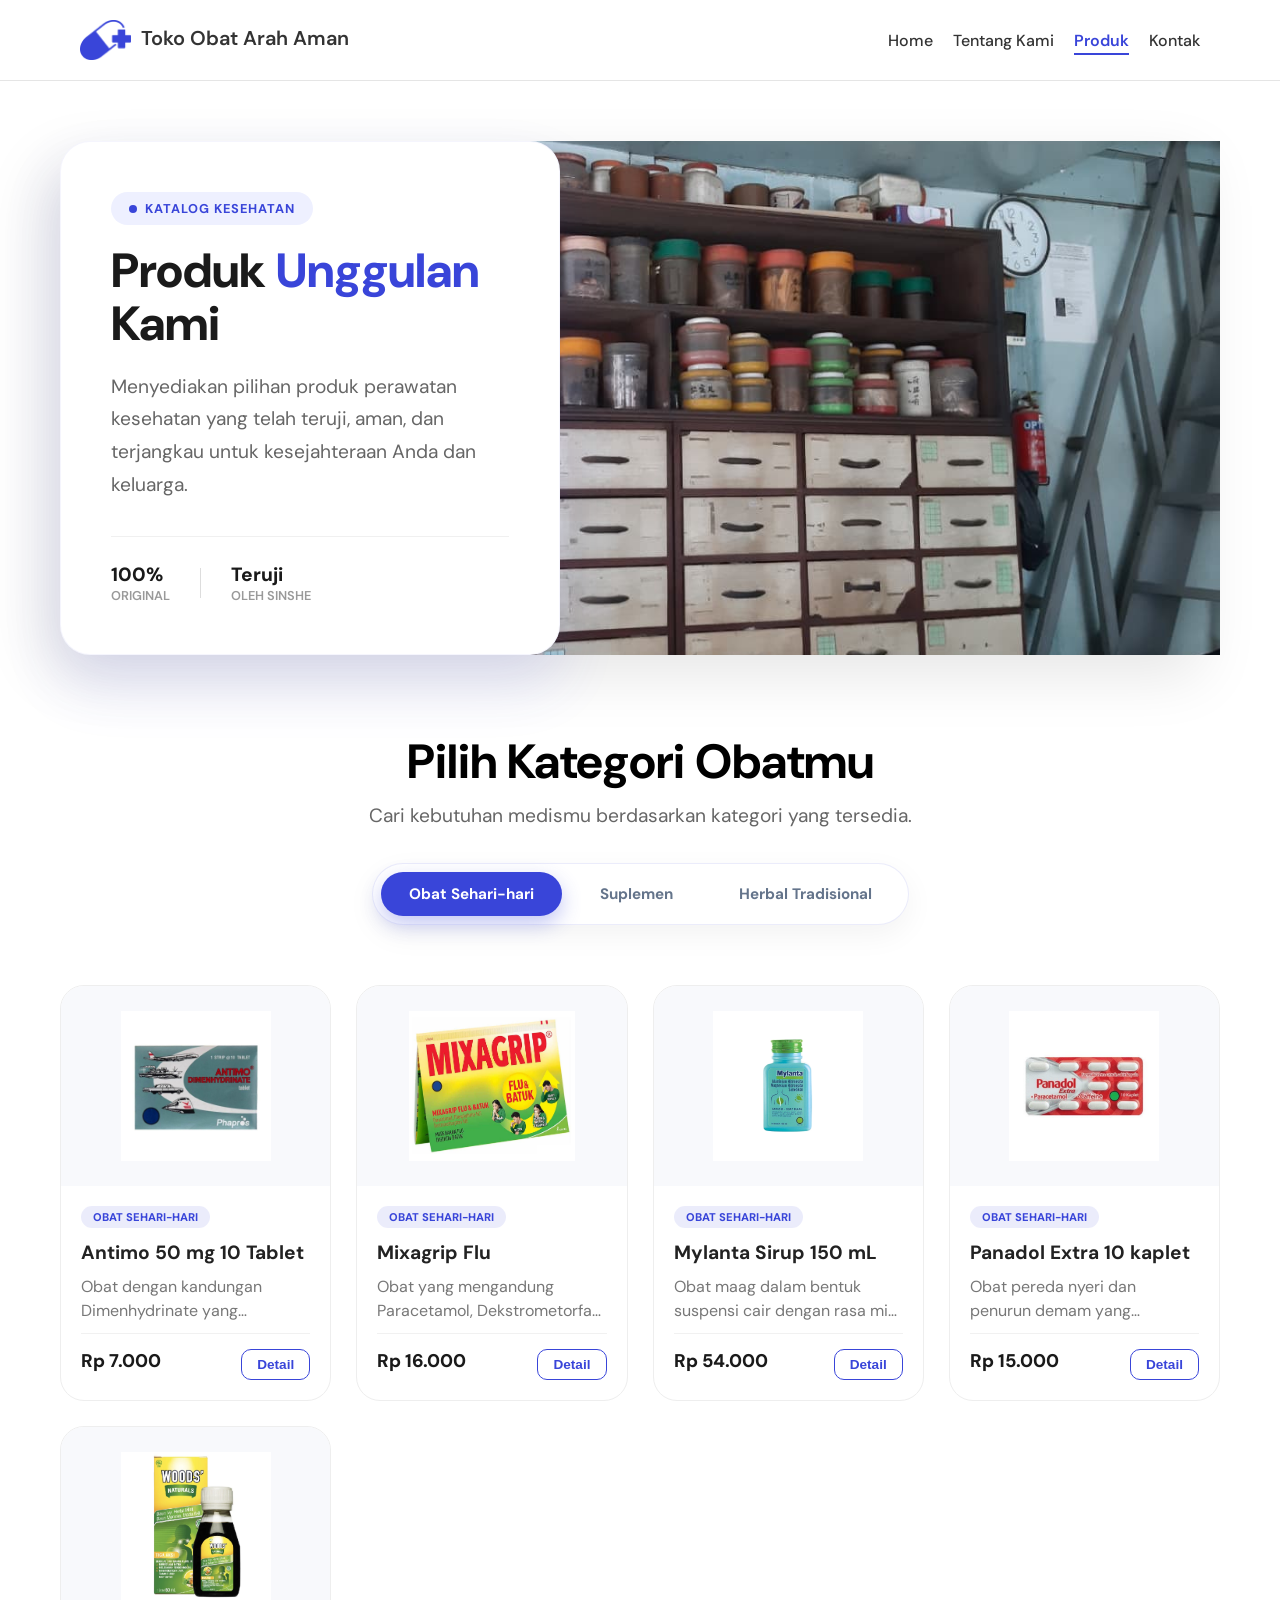
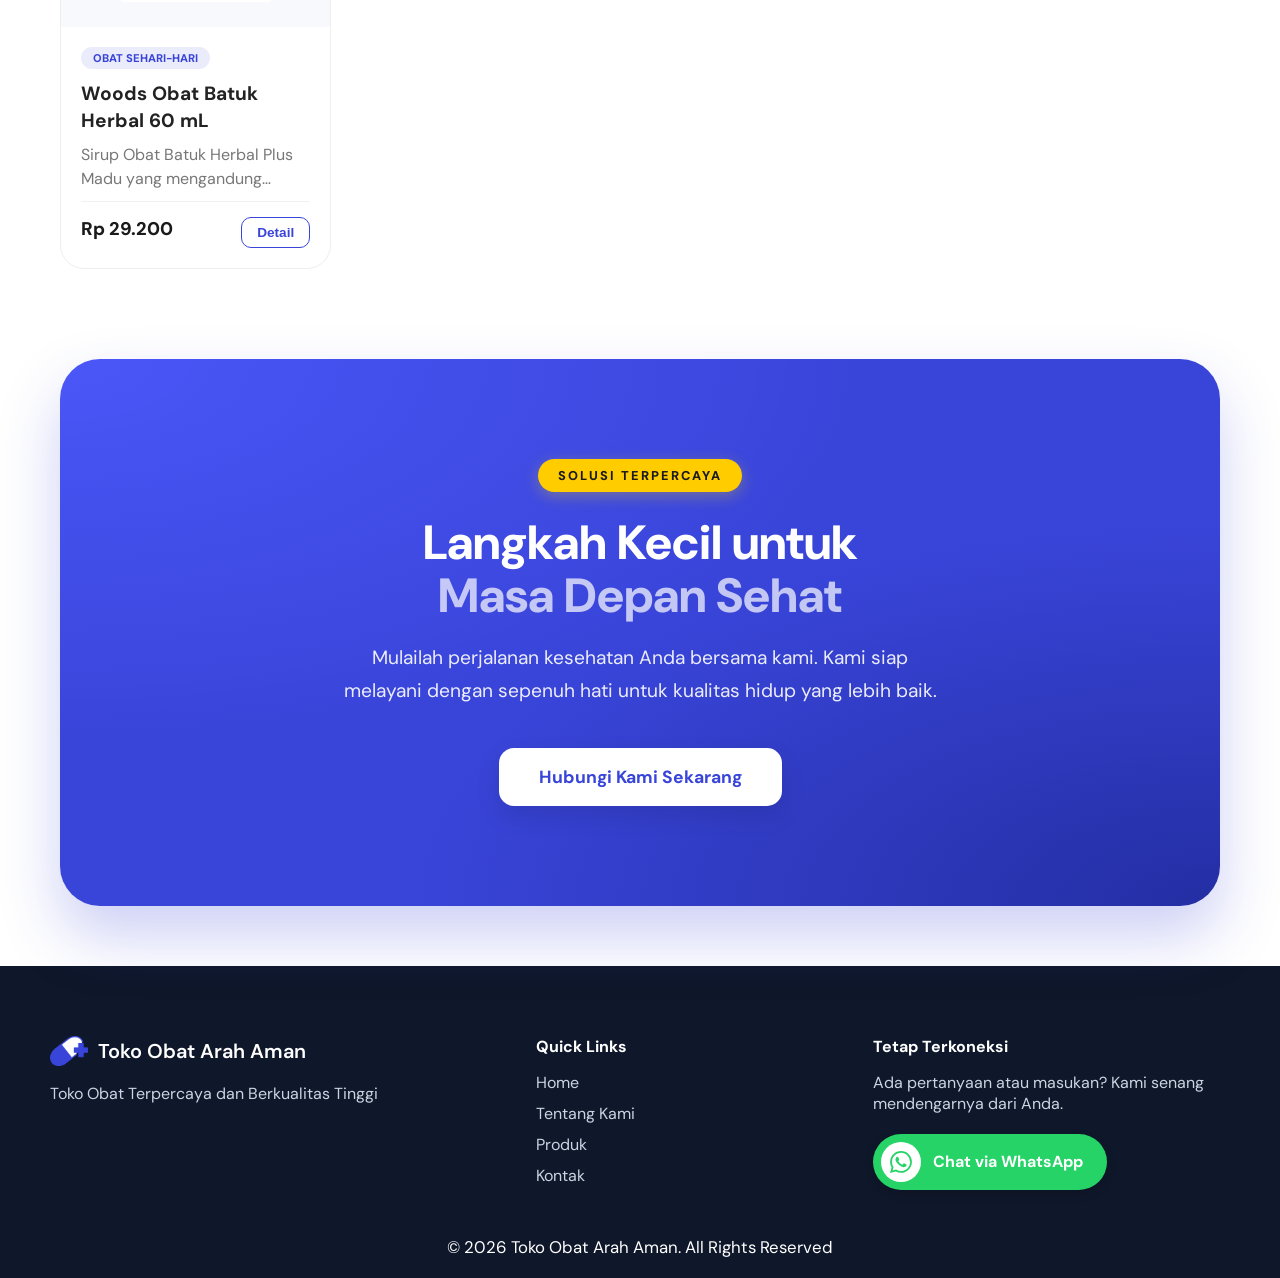
==== commit ea575470: "clean css" ====
--- a/products.html
+++ b/products.html
@@ -37,11 +37,10 @@
             src="img/hero-image-products.jpeg"
             alt="Hero Products"
             class="hero-img-main" />
-          <div class="hero-image-gradient"></div>
         </div>
         <div class="hero-floating-card">
           <span class="custom-pill">KATALOG KESEHATAN</span>
-          <h1>Produk <em>Unggulan</em> Kami</h1>
+          <h1>Produk <span>Unggulan</span> Kami</h1>
           <p>
             Menyediakan pilihan produk perawatan kesehatan yang telah teruji,
             aman, dan terjangkau untuk kesejahteraan Anda dan keluarga.
@@ -55,12 +54,13 @@
             <div class="divider"></div>
             <div class="info-item">
               <strong>Teruji</strong>
-              <span>Lab Medis</span>
+              <span>OLEH SINSHE</span>
             </div>
           </div>
         </div>
       </div>
     </section>
+    <!-- END HERO SECTION PRODUCTS -->
     <!-- START CATEGORY & PRODUCTS -->
     <section class="products-catalog-section reveal">
       <div class="products-catalog-text">
--- a/style.css
+++ b/style.css
@@ -34,9 +34,9 @@
   scroll-margin-top: 80px;
 }
 
+/* START NAVIGATION */
 nav {
   display: flex;
-  position: relative;
   justify-content: space-between;
   align-items: center;
   padding: 20px 80px;
@@ -103,29 +103,27 @@
   display: none;
   background: #f0f2ff;
   border: none;
-  color: #3945d9;
+  color: var(--primary-color);
   width: 45px;
   height: 45px;
   border-radius: 12px;
   font-size: 1.5rem;
   cursor: pointer;
   transition: all 0.3s ease;
-  align-items: center;
-  justify-content: center;
 }
 
 .menu-toggle:hover {
-  background: #3945d9;
+  background: var(--primary-color);
   color: white;
 }
 
+/* END NAVIGATION */
+
+/* START HERO SECTION */
 .hero-section {
   background-color: #ffffff;
   display: flex;
-  align-items: center;
   padding: 60px;
-  overflow: hidden;
-  position: relative;
 }
 
 .hero-container {
@@ -133,13 +131,11 @@
   margin: 0 auto;
   display: flex;
   align-items: center;
-  justify-content: space-between;
   gap: 40px;
 }
 
 .hero-text {
   flex: 1.1;
-  z-index: 5;
 }
 
 .hero-text h1 {
@@ -152,7 +148,7 @@
 
 .hero-text h1 em {
   font-style: normal;
-  color: #3945d9;
+  color: var(--primary-color);
 }
 
 .hero-text p {
@@ -160,7 +156,6 @@
   color: #555;
   line-height: 1.8;
   margin-bottom: 40px;
-  max-width: 550px;
 }
 
 .btn-container {
@@ -170,7 +165,7 @@
 
 .btn-primary {
   padding: 16px 35px;
-  background-color: #3945d9;
+  background-color: var(--primary-color);
   color: #ffffff;
   text-decoration: none;
   border-radius: 14px;
@@ -188,11 +183,11 @@
 .btn-secondary {
   padding: 16px 35px;
   background-color: transparent;
-  color: #3945d9;
+  color: var(--primary-color);
   text-decoration: none;
   border-radius: 14px;
   font-weight: 700;
-  border: 2px solid #3945d9;
+  border: 2px solid var(--primary-color);
   transition: 0.3s;
 }
 
@@ -203,27 +198,21 @@
 
 .hero-image-wrapper {
   flex: 1;
-  position: relative;
-  display: flex;
-  justify-content: flex-end;
 }
 
 .main-image-box {
   position: relative;
-  z-index: 2;
-  width: 100%;
 }
 
 .main-image-box img {
   width: 100%;
-  height: auto;
   border-radius: 30px;
   box-shadow: 0 30px 60px rgba(0, 0, 0, 0.12);
 }
 
 .hero-floating-badge {
   position: absolute;
-  bottom: 30px;
+  bottom: 50px;
   left: -40px;
   background: #ffffff;
   padding: 15px 25px;
@@ -256,11 +245,14 @@
   font-size: 0.95rem;
   color: #1a1a1a;
 }
+
 .badge-text span {
   font-size: 0.8rem;
   color: #777;
 }
-
+/* END HERO SECTION */
+
+/* START STATS SECTION */
 .stats-section {
   background-color: var(--primary-color);
   padding: 60px;
@@ -268,10 +260,6 @@
   color: #ffffff;
 }
 
-.stats-container {
-  margin: 0 auto;
-}
-
 .stats-container h2 {
   font-size: var(--desktop-fs-h);
   font-weight: 800;
@@ -289,7 +277,7 @@
 }
 
 #plus::after {
-  content: none !important;
+  content: none;
 }
 
 .stats-container p::before {
@@ -313,9 +301,11 @@
 .stats-container h2.bounce {
   animation: headingBounce 0.6s ease-out;
 }
-
+/* END STATS SECTION */
+
+/* START ABOUT SECTION */
 .about-section {
-  padding: 90px 60px;
+  padding: 60px;
   background-color: #ffffff;
 }
 
@@ -323,12 +313,11 @@
   max-width: 1200px;
   margin: 0 auto;
   display: flex;
-  align-items: center;
   gap: 80px;
 }
 
 .about-text {
-  flex: 1;
+  flex: 1.1;
 }
 
 .custom-pill {
@@ -337,7 +326,7 @@
   gap: 8px;
   padding: 8px 18px;
   background-color: #eef0ff;
-  color: #3945d9;
+  color: var(--primary-color);
   border-radius: 50px;
   font-size: 0.8rem;
   font-weight: 700;
@@ -349,7 +338,7 @@
   content: "";
   width: 8px;
   height: 8px;
-  background-color: #3945d9;
+  background-color: var(--primary-color);
   border-radius: 50%;
 }
 
@@ -387,7 +376,7 @@
 .vm-number {
   font-size: var(--desktop-fs-p);
   font-weight: 800;
-  color: #3945d9;
+  color: var(--primary-color);
   background: #f0f2ff;
   width: 30px;
   height: 30px;
@@ -409,14 +398,6 @@
   line-height: 1.5;
 }
 
-.about-footer {
-  display: flex;
-  align-items: center;
-  justify-content: space-between;
-  gap: 30px;
-  flex-wrap: wrap;
-}
-
 .about-stats-row {
   display: flex;
   gap: 30px;
@@ -426,7 +407,7 @@
   display: block;
   font-size: 1.8rem;
   font-weight: 800;
-  color: #3945d9;
+  color: var(--primary-color);
 }
 
 .stat-desc {
@@ -438,11 +419,13 @@
 
 .about-visual-content {
   flex: 1;
+  display: flex;
+  align-items: center;
+  padding: 40px 30px;
 }
 
 .video-frame {
   position: relative;
-  z-index: 2;
   border-radius: 30px;
   overflow: hidden;
   aspect-ratio: 1 / 1;
@@ -467,24 +450,13 @@
   gap: 10px;
   box-shadow: 0 10px 20px rgba(0, 0, 0, 0.1);
 }
-
+/* END ABOUT SECTION */
+
+/* START WHY SECTION */
 .why-section {
   background-color: var(--primary-color);
-  background-image:
-    radial-gradient(
-      circle at 10% 20%,
-      rgba(255, 255, 255, 0.1) 0%,
-      transparent 40%
-    ),
-    radial-gradient(
-      circle at 90% 80%,
-      rgba(255, 255, 255, 0.1) 0%,
-      transparent 40%
-    );
   padding: 60px;
-  color: #ffffff !important;
-  position: relative;
-  overflow: hidden;
+  color: #ffffff;
 }
 
 .why-text {
@@ -494,13 +466,12 @@
 
 .why-text h2 {
   font-size: var(--desktop-fs-h);
-  color: #ffffff !important;
+  color: #ffffff;
   font-weight: 700;
 }
 
 .why-text p {
   color: rgba(255, 255, 255, 0.8);
-  max-width: 600px;
   margin: 15px auto 0;
   font-size: var(--desktop-fs-p);
 }
@@ -509,7 +480,6 @@
   display: grid;
   grid-template-columns: repeat(4, 1fr);
   gap: 30px;
-  max-width: 1200px;
   margin: 0 auto;
 }
 
@@ -539,18 +509,6 @@
   line-height: 1.6;
 }
 
-.why-icon-solid {
-  width: 55px;
-  height: 55px;
-  background: #eef0ff;
-  color: #3945d9;
-  border-radius: 12px;
-  display: flex;
-  align-items: center;
-  justify-content: center;
-  margin-bottom: 20px;
-}
-
 .why-icon-circle svg {
   width: 30px;
   height: 30px;
@@ -574,9 +532,11 @@
   color: #ffffff;
   transform: scale(1.1) rotate(10deg);
 }
-
+/* END WHY SECTION */
+
+/* START PRODUCT SECTION */
 .products-section {
-  padding: 60px 30px;
+  padding: 60px;
   background-color: #ffffff;
 }
 
@@ -603,9 +563,7 @@
   display: grid;
   grid-template-columns: repeat(4, 1fr);
   gap: 25px;
-  max-width: 1500px;
   margin: 0 auto;
-  padding: 0px 20px;
 }
 
 .product-card {
@@ -614,9 +572,6 @@
   border-radius: 24px;
   overflow: hidden;
   transition: all 0.3s cubic-bezier(0.4, 0, 0.2, 1);
-  display: flex;
-  flex-direction: column;
-  width: 100%;
   cursor: pointer;
 }
 
@@ -650,7 +605,6 @@
   padding: 20px;
   display: flex;
   flex-direction: column;
-  flex-grow: 1;
 }
 
 .product-badge {
@@ -677,6 +631,7 @@
   color: #e67e22;
   background: rgba(230, 126, 34, 0.1);
 }
+
 .product-info h3 {
   font-size: 1.2rem;
   color: #222;
@@ -696,9 +651,7 @@
 }
 
 .product-footer {
-  margin-top: auto;
-  display: flex;
-  align-items: center;
+  display: flex;
   justify-content: space-between;
   padding-top: 15px;
   border-top: 1px solid #f1f1f1;
@@ -712,18 +665,18 @@
 
 .btn-detail {
   background: transparent;
-  border: 1.5px solid #3945d9;
-  color: #3945d9;
+  border: 1.5px solid var(--primary-color);
+  color: var(--primary-color);
   padding: 7px 15px;
   border-radius: 10px;
   font-weight: 600;
   font-size: 0.85rem;
   cursor: pointer;
-  transition: 0.3s;
+  transition: all 0.3s ease;
 }
 
 .btn-detail:hover {
-  background: #3945d9;
+  background: var(--primary-color);
   color: #fff;
 }
 
@@ -750,9 +703,11 @@
 .btn-view-all:hover span {
   transform: translateX(5px);
 }
-
+/* END PRODUCTS SECTION */
+
+/* START CONTACT SECTION */
 .contact-section {
-  background-color: #3945d9 !important;
+  background-color: var(--primary-color);
   padding: 60px 30px;
 }
 
@@ -771,7 +726,7 @@
 
 .contact-text h2 {
   font-size: var(--desktop-fs-h);
-  color: #ffffff !important;
+  color: #ffffff;
   font-weight: 700;
   margin: 0px 0 20px;
 }
@@ -798,22 +753,18 @@
   border-radius: 20px;
   overflow: hidden;
   box-shadow: 0 10px 30px rgba(0, 0, 0, 0.15);
-  display: flex;
-  flex-direction: column;
   height: 450px;
 }
 
 .contact-map-wrapper iframe {
-  width: 100% !important;
-  height: 100% !important;
+  width: 100%;
+  height: 100%;
   border: none;
-  display: block;
-  flex-grow: 1;
 }
 
 .contact-cards-container {
   display: grid;
-  grid-template-columns: 1fr 1fr;
+  grid-template-columns: repeat(2, 1fr);
   gap: 20px;
 }
 
@@ -823,8 +774,6 @@
   border-radius: 20px;
   display: flex;
   flex-direction: column;
-  align-items: flex-start;
-  text-align: left;
   transition: all 0.3s ease;
   text-decoration: none;
   color: #333;
@@ -839,7 +788,7 @@
   width: 45px;
   height: 45px;
   background: #eff1ff;
-  color: #3945d9;
+  color: var(--primary-color);
   border-radius: 10px;
   display: flex;
   align-items: center;
@@ -868,18 +817,20 @@
 }
 
 .contact-cta-label {
-  color: #25d366 !important;
-  font-weight: 700 !important;
+  color: #25d366;
+  font-weight: 700;
 }
 
 .contact-card-solid:hover {
   transform: translateY(-5px);
   box-shadow: 0 15px 30px rgba(0, 0, 0, 0.2);
 }
-
+/* END CONTACT SECTION */
+
+/* START FOOTER SECTION */
 footer {
   background: #0f172a;
-  color: #e5e7eb;
+  color: #fff;
   padding: 70px 50px 20px;
 }
 
@@ -907,12 +858,6 @@
   text-decoration: none;
 }
 
-.footer-socials {
-  display: flex;
-  gap: 12px;
-  margin-top: 15px;
-}
-
 .footer-grid h4 {
   margin-bottom: 15px;
   color: #fff;
@@ -920,7 +865,6 @@
 
 .footer-grid ul {
   list-style: none;
-  padding: 0;
 }
 
 .footer-grid ul li {
@@ -970,7 +914,7 @@
   display: flex;
   align-items: center;
   justify-content: center;
-  transition: 0.3s ease;
+  transition: all 0.3s ease;
 }
 
 .wa-icon-box svg {
@@ -987,6 +931,7 @@
 .wa-btn-flat:hover .wa-icon-box {
   transform: scale(1.1);
 }
+/* END FOOTER SECTION */
 
 #backToTop {
   position: fixed;
@@ -1010,11 +955,12 @@
   transform: translateY(-5px);
 }
 
+/* PRODUCTS.HTML */
+
+/* START HERO SECTION */
 .hero-products-section {
   background-color: #ffffff;
   padding: 60px;
-  position: relative;
-  overflow: visible;
 }
 
 .overlay-container {
@@ -1029,7 +975,7 @@
   position: absolute;
   right: 0;
   top: 0;
-  width: 95%;
+  width: 100%;
   height: 100%;
   z-index: 1;
 }
@@ -1042,15 +988,7 @@
   box-shadow: -20px 20px 60px rgba(0, 0, 0, 0.1);
 }
 
-.hero-image-gradient {
-  position: absolute;
-  inset: 0;
-  background: linear-gradient(to right, #fcfcfd 0%, transparent 40%);
-  border-radius: 40px 0 0 40px;
-}
-
 .hero-floating-card {
-  position: relative;
   z-index: 10;
   background: #ffffff;
   width: 500px;
@@ -1068,9 +1006,9 @@
   margin-bottom: 20px;
 }
 
-.hero-floating-card h1 em {
+.hero-floating-card h1 span {
   font-style: normal;
-  color: #3945d9;
+  color: var(--primary-color);
 }
 
 .hero-floating-card p {
@@ -1110,6 +1048,22 @@
   width: 1px;
   height: 30px;
   background: #ddd;
+}
+
+.products-catalog-text {
+  padding: 10px 30px 30px;
+  text-align: center;
+}
+
+.products-catalog-text h2 {
+  font-size: var(--desktop-fs-h);
+  padding: 5px;
+}
+
+.products-catalog-text p {
+  font-size: var(--desktop-fs-p);
+  padding: 5px;
+  color: #666;
 }
 
 .category-filter-wrapper {
@@ -1138,15 +1092,15 @@
   font-weight: 700;
   font-size: 0.95rem;
   cursor: pointer;
-  transition: all 0.4s cubic-bezier(0.165, 0.84, 0.44, 1);
+  transition: all 0.4s ease;
 }
 
 .category-pill-btn:hover {
-  color: #3945d9;
+  color: var(--primary-color);
 }
 
 .category-pill-btn.active {
-  background: #3945d9;
+  background: var(--primary-color);
   color: #ffffff;
   box-shadow: 0 8px 20px rgba(57, 69, 217, 0.3);
 }
@@ -1154,41 +1108,15 @@
 .category-content {
   display: none;
   opacity: 0;
-  transform: translateY(20px);
 }
 
 .category-content.active {
   display: block;
   opacity: 1;
-  transform: translateY(0);
-  animation: fadeInUp 0.5s forwards;
 }
 
 .products-container {
-  padding: 30px;
-}
-
-.products-catalog-text {
-  padding: 10px 30px 30px;
-  text-align: center;
-}
-
-.products-catalog-text h2 {
-  font-size: var(--desktop-fs-h);
-  padding: 5px;
-}
-
-.products-catalog-text p {
-  font-size: var(--desktop-fs-p);
-  padding: 5px;
-  color: #666;
-}
-
-@keyframes fadeInUp {
-  to {
-    opacity: 1;
-    transform: translateY(0);
-  }
+  padding: 60px;
 }
 
 .closing-section {
@@ -1198,7 +1126,7 @@
 
 .closing-container {
   width: 100%;
-  background-color: #3945d9;
+  background-color: var(--primary-color);
   background-image:
     radial-gradient(at 0% 0%, rgba(79, 91, 255, 0.8) 0, transparent 50%),
     radial-gradient(at 100% 100%, rgba(30, 40, 150, 0.8) 0, transparent 50%);
@@ -1206,14 +1134,7 @@
   padding: 100px 90px;
   text-align: center;
   color: #ffffff;
-  position: relative;
-  overflow: hidden;
   box-shadow: 0 30px 60px rgba(57, 69, 217, 0.25);
-}
-
-.closing-content-box {
-  position: relative;
-  z-index: 5;
 }
 
 .pill-tag-gold {
@@ -1251,7 +1172,7 @@
 .btn-closing-primary {
   display: inline-block;
   background: #ffffff;
-  color: #3945d9;
+  color: var(--primary-color);
   padding: 18px 40px;
   border-radius: 15px;
   font-weight: 700;
@@ -1266,7 +1187,9 @@
   background: #f0f2ff;
   box-shadow: 0 15px 35px rgba(0, 0, 0, 0.2);
 }
-
+/* END CLOSING SECTION */
+
+/* START MODAL  */
 .product-modal {
   position: fixed;
   top: 0;
@@ -1285,6 +1208,7 @@
 }
 
 .modal-overlay {
+  /*untuk blur bg popup modal*/
   position: absolute;
   top: 0;
   left: 0;
@@ -1300,20 +1224,7 @@
   width: 100%;
   max-width: 800px;
   border-radius: 28px;
-  overflow: hidden;
   animation: modalFadeUp 0.4s ease;
-  z-index: 1001;
-}
-
-@keyframes modalFadeUp {
-  from {
-    opacity: 0;
-    transform: translateY(30px);
-  }
-  to {
-    opacity: 1;
-    transform: translateY(0);
-  }
 }
 
 .modal-close {
@@ -1332,7 +1243,7 @@
 }
 
 .modal-close:hover {
-  background: #3945d9;
+  background: var(--primary-color);
   color: white;
 }
 
@@ -1382,7 +1293,7 @@
 .modal-price {
   font-size: 1.5rem;
   font-weight: 800;
-  color: #3945d9;
+  color: var(--primary-color);
 }
 
 .btn-buy {
@@ -1400,6 +1311,16 @@
   transform: translateY(-2px);
 }
 
+.reveal {
+  opacity: 0;
+  transform: translateY(40px);
+  transition: all 0.8s ease;
+}
+
+.reveal.show {
+  opacity: 1;
+  transform: translateY(0);
+}
 @keyframes headingBounce {
   0% {
     transform: scale(1);
@@ -1424,6 +1345,17 @@
   }
   100% {
     transform: translateY(0px);
+  }
+}
+
+@keyframes modalFadeUp {
+  from {
+    opacity: 0;
+    transform: translateY(30px);
+  }
+  to {
+    opacity: 1;
+    transform: translateY(0);
   }
 }
 
@@ -1511,31 +1443,6 @@
     max-width: 100%;
   }
 
-  .hero-image-wrapper {
-    flex: 1;
-    display: flex;
-    justify-content: center;
-    align-items: center;
-    position: relative;
-  }
-
-  .main-image-box {
-    position: relative;
-    z-index: 2;
-    width: 100%;
-    max-width: 550px;
-    transition: all 0.3s ease;
-  }
-
-  .main-image-box img {
-    width: 100%;
-    height: auto;
-    display: block;
-    border-radius: 30px;
-    box-shadow: 0 20px 50px rgba(0, 0, 0, 0.1);
-    object-fit: cover;
-  }
-
   .btn-container {
     justify-content: center;
     gap: 10px;
@@ -1593,20 +1500,6 @@
     font-size: 1.65rem;
   }
 
-  .flex-wrapper {
-    gap: 40px;
-  }
-
-  .card-stack {
-    flex-direction: column;
-    align-items: center;
-  }
-
-  .feature-card {
-    width: 100%;
-    max-width: 450px;
-  }
-
   .about-container {
     flex-direction: column;
     text-align: center;
@@ -1616,6 +1509,7 @@
   .about-visual-content {
     justify-content: center;
     width: 100%;
+    padding: 0px;
   }
 
   .video-frame {
@@ -1636,16 +1530,6 @@
     font-size: var(--phone-fs-p);
   }
 
-  .main-title {
-    text-align: center;
-    font-size: 2.2rem;
-  }
-
-  .badge-container {
-    display: flex;
-    justify-content: center;
-  }
-
   .why-grid-layout {
     grid-template-columns: 1fr;
   }
@@ -1681,7 +1565,6 @@
     line-height: 1.5;
   }
 
-  .why-icon-solid,
   .why-icon-circle {
     width: 45px;
     height: 45px;
@@ -1735,10 +1618,6 @@
 
   .product-desc {
     font-size: 0.85rem;
-    display: -webkit-box;
-    -webkit-line-clamp: 2;
-    -webkit-box-orient: vertical;
-    overflow: hidden;
   }
 
   .product-price {
@@ -1775,11 +1654,6 @@
     gap: 12px;
   }
 
-  .contact-card-solid {
-    padding: 15px;
-    border-radius: 15px;
-  }
-
   .contact-icon-box {
     width: 35px;
     height: 35px;
@@ -1808,7 +1682,7 @@
   }
 
   footer {
-    padding: 60px 30px;
+    padding: 60px 30px px;
   }
 
   .footer-grid {
@@ -1816,6 +1690,16 @@
     gap: 30px;
   }
 
+  .quick-links ul {
+    display: flex;
+    justify-content: center;
+  }
+
+  .quick-links ul li {
+    padding: 5px;
+    white-space: nowrap;
+  }
+
   .subscribe-form {
     max-width: 60%;
   }
@@ -1826,10 +1710,6 @@
 
   .subscribe-form button {
     padding: 8px 14px;
-  }
-
-  .footer-socials {
-    justify-content: center;
   }
 
   .footer-brand {
@@ -1854,10 +1734,6 @@
 
   .hero-img-main {
     border-radius: 30px;
-  }
-
-  .hero-image-gradient {
-    display: none;
   }
 
   .hero-floating-card {
@@ -1942,7 +1818,7 @@
     width: 90%;
     max-height: 85vh;
     border-radius: 20px;
-    overflow-y: auto;
+    overflow-y: auto; /*muncul scroll kalau kepanjangan isinya*/
   }
 
   .modal-body {
@@ -2003,17 +1879,6 @@
   }
 }
 
-.reveal {
-  opacity: 0;
-  transform: translateY(40px);
-  transition: all 0.8s ease;
-}
-
-.reveal.show {
-  opacity: 1;
-  transform: translateY(0);
-}
-
 /* TABLET */
 @media (min-width: 769px) and (max-width: 1024px) {
   .hero-text h1 {
@@ -2121,7 +1986,6 @@
     line-height: 1.6;
   }
 
-  .why-icon-solid,
   .why-icon-circle {
     width: 55px;
     height: 55px;
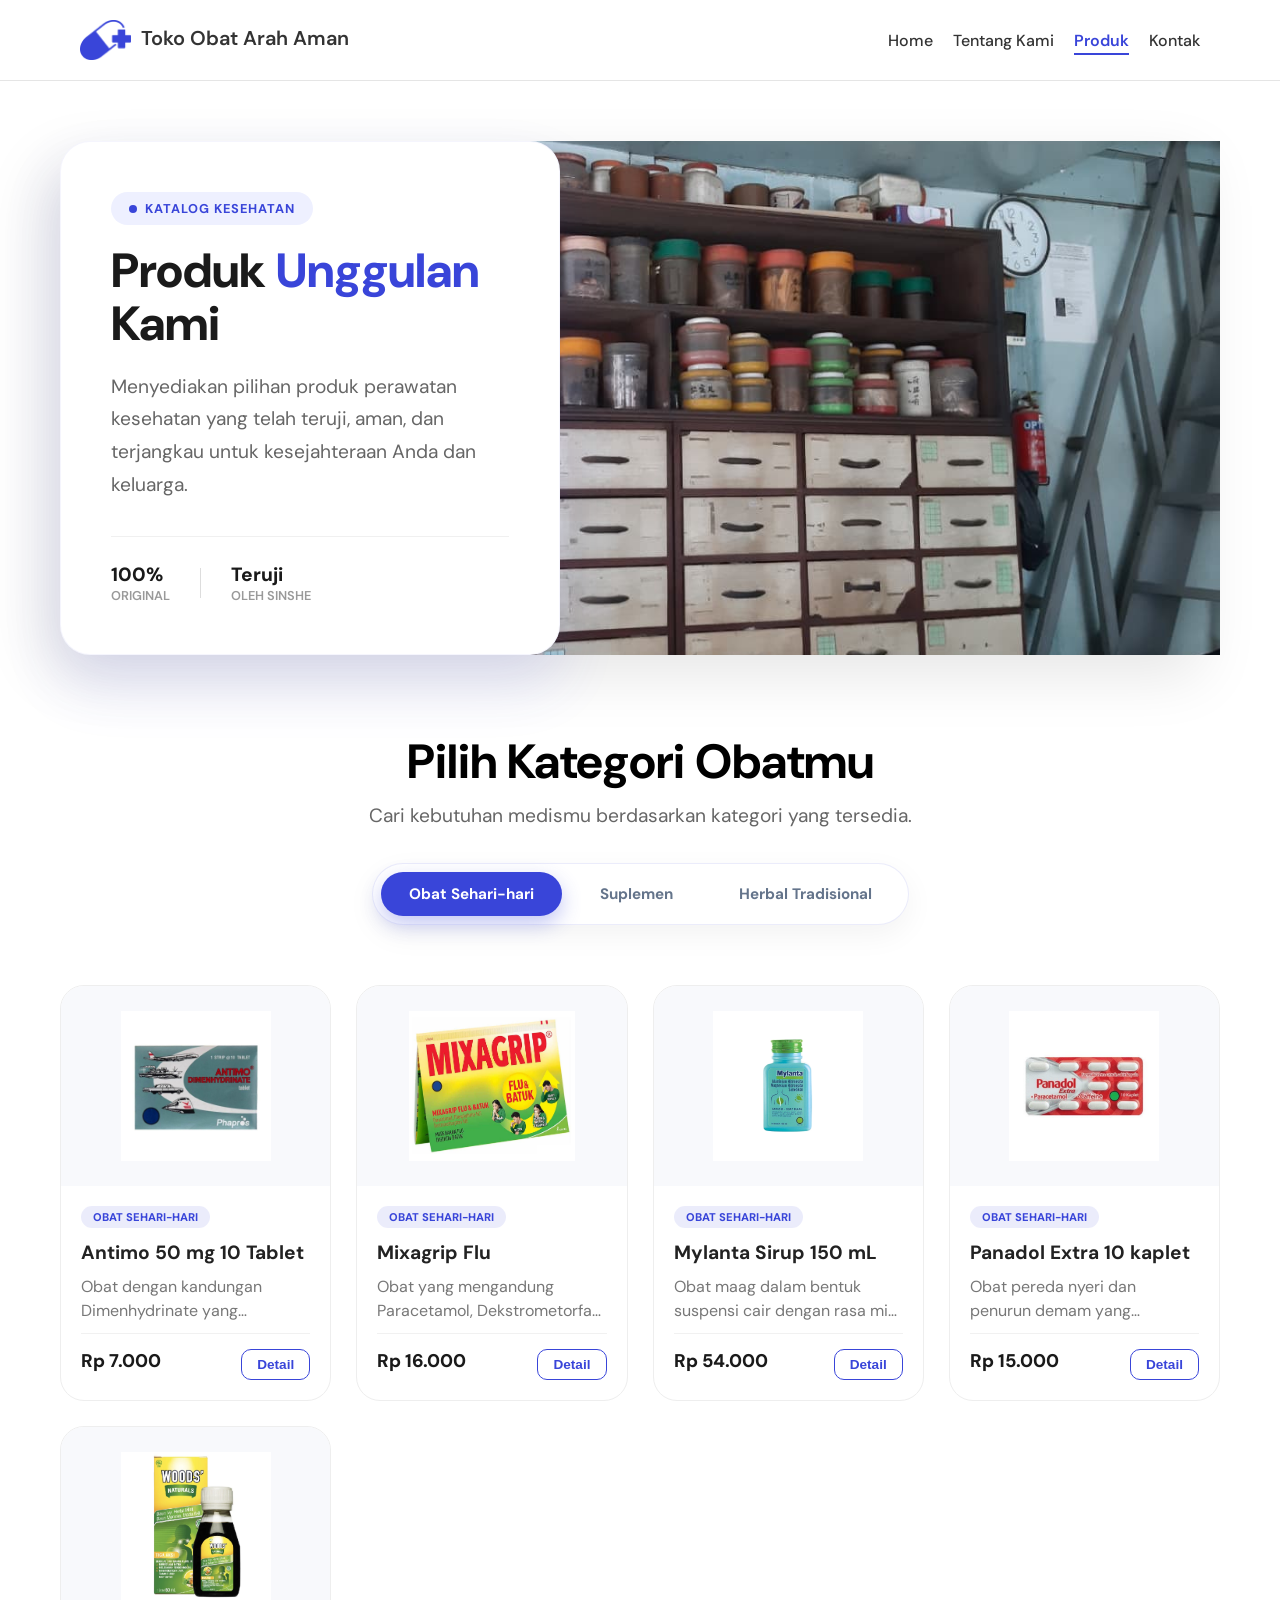
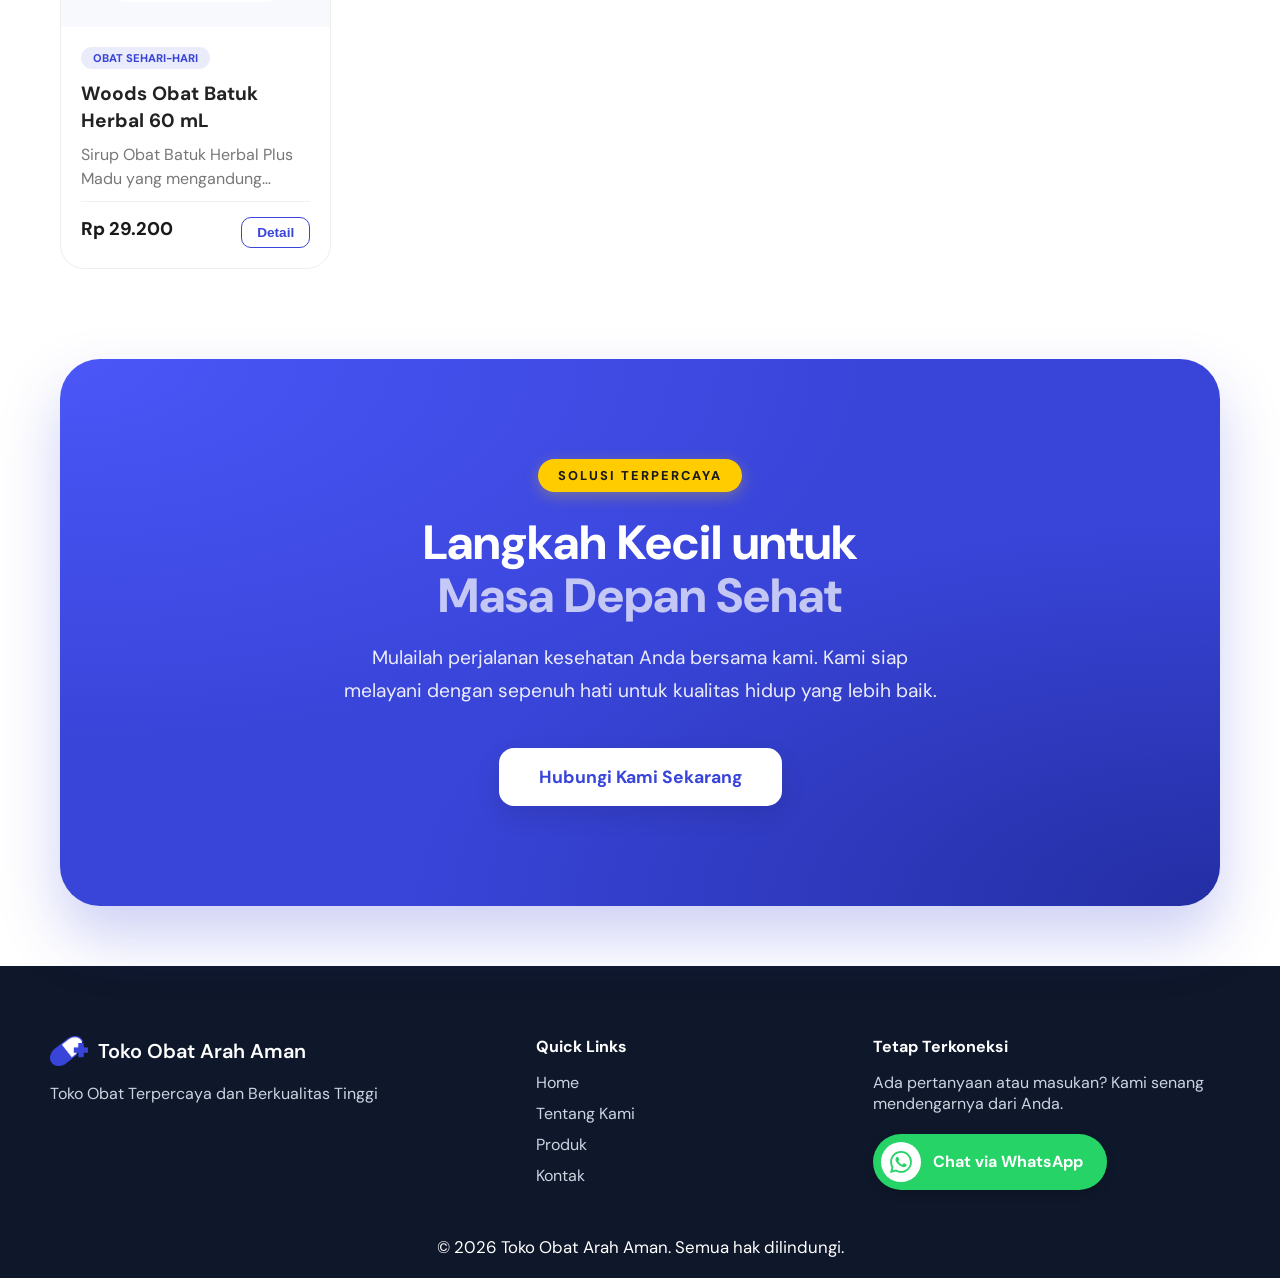
==== commit 2dc8fe77: "done + form" ====
--- a/products.html
+++ b/products.html
@@ -267,7 +267,7 @@
                 </p>
                 <div class="product-footer">
                   <span class="product-price">Rp 315.000</span>
-                  <button>Detail</button>
+                  <button class="btn-detail">Detail</button>
                 </div>
               </div>
             </div>
@@ -552,7 +552,11 @@
             target="_blank"
             class="wa-btn-flat">
             <div class="wa-icon-box">
-              <svg viewBox="0 0 24 24" fill="currentColor">
+              <svg
+                xmlns="http://www.w3.org/2000/svg"
+                viewBox="0 0 24 24"
+                fill="currentColor">
+                <!--!Font Awesome Free v7.2.0 by @fontawesome - https://fontawesome.com License - https://fontawesome.com/license/free Copyright 2026 Fonticons, Inc.-->
                 <path
                   d="M17.472 14.382c-.297-.149-1.758-.867-2.03-.967-.273-.099-.471-.148-.67.15-.197.297-.767.966-.94 1.164-.173.199-.347.223-.644.075-.297-.15-1.255-.463-2.39-1.475-.883-.788-1.48-1.761-1.653-2.059-.173-.297-.018-.458.13-.606.134-.133.298-.347.446-.52.149-.174.198-.298.298-.497.099-.198.05-.371-.025-.52-.075-.149-.669-1.612-.916-2.207-.242-.579-.487-.5-.669-.51-.173-.008-.371-.01-.57-.01-.198 0-.52.074-.792.372-.272.297-1.04 1.016-1.04 2.479 0 1.462 1.065 2.875 1.213 3.074.149.198 2.096 3.2 5.077 4.487.709.306 1.262.489 1.694.625.712.227 1.36.195 1.871.118.571-.085 1.758-.719 2.006-1.413.248-.694.248-1.289.173-1.413-.074-.124-.272-.198-.57-.347m-5.421 7.403h-.004a9.87 9.87 0 01-5.031-1.378l-.361-.214-3.741.982.998-3.648-.235-.374a9.86 9.86 0 01-1.51-5.26c.001-5.45 4.436-9.884 9.888-9.884 2.64 0 5.122 1.03 6.988 2.898a9.825 9.825 0 012.893 6.994c-.003 5.45-4.437 9.884-9.885 9.884m8.413-18.297A11.815 11.815 0 0012.05 0C5.495 0 .16 5.335.157 11.892c0 2.096.547 4.142 1.588 5.945L0 24l6.335-1.662c1.72.937 3.659 1.432 5.63 1.433h.005c6.554 0 11.89-5.335 11.893-11.893a11.821 11.821 0 00-3.48-8.413z" />
               </svg>
@@ -562,7 +566,7 @@
         </div>
       </div>
       <div class="footer-bottom">
-        © 2026 Toko Obat Arah Aman. All Rights Reserved
+        © 2026 Toko Obat Arah Aman. Semua hak dilindungi.
       </div>
     </footer>
     <div id="productModal" class="product-modal">
@@ -623,6 +627,7 @@
         const buttons = document.querySelectorAll(".category-pill-btn");
 
         contents.forEach((content) => {
+          //semua konten disembunyikan (default)
           content.classList.remove("active");
           content.style.display = "none";
         });
@@ -650,16 +655,16 @@
           const badge = card.getAttribute("data-badge");
           const badgeClass = card.getAttribute("data-class");
 
-          document.getElementById("modalTitle").innerText = name;
-          document.getElementById("modalPrice").innerText = price;
-          document.getElementById("modalDesc").innerText = desc;
+          document.getElementById("modalTitle").textContent = name;
+          document.getElementById("modalPrice").textContent = price;
+          document.getElementById("modalDesc").textContent = desc;
           document.getElementById("modalImg").src = img;
 
           const modalBadge = document.getElementById("modalBadge");
-          modalBadge.innerText = badge;
+          modalBadge.textContent = badge;
           modalBadge.className = "product-badge " + badgeClass;
 
-          const waText = `Halo, saya ingin memesan produk \n*${name}* (${price})`;
+          const waText = `Halo, saya ingin memesan produk \n*${name}*`;
           const waLink = `https://wa.me/6285393988929?text=${encodeURIComponent(waText)}`;
           document.getElementById("modalWA").href = waLink;
 
--- a/style.css
+++ b/style.css
@@ -116,14 +116,13 @@
   background: var(--primary-color);
   color: white;
 }
-
 /* END NAVIGATION */
 
 /* START HERO SECTION */
 .hero-section {
   background-color: #ffffff;
   display: flex;
-  padding: 60px;
+  padding: 90px 60px;
 }
 
 .hero-container {
@@ -313,11 +312,11 @@
   max-width: 1200px;
   margin: 0 auto;
   display: flex;
-  gap: 80px;
+  gap: 40px;
 }
 
 .about-text {
-  flex: 1.1;
+  flex: 1;
 }
 
 .custom-pill {
@@ -421,14 +420,15 @@
   flex: 1;
   display: flex;
   align-items: center;
-  padding: 40px 30px;
+  padding: 40px 0px;
 }
 
 .video-frame {
   position: relative;
   border-radius: 30px;
   overflow: hidden;
-  aspect-ratio: 1 / 1;
+  height: 400px;
+  width: 100%;
   box-shadow: 0 25px 50px rgba(0, 0, 0, 0.15);
 }
 
@@ -736,6 +736,113 @@
   font-size: var(--desktop-fs-p);
   max-width: 600px;
   margin: 0 auto;
+}
+
+.contact-form {
+  background: #ffffff;
+  padding: 40px;
+  border-radius: 20px;
+  box-shadow: 0 10px 30px rgba(0, 0, 0, 0.05);
+  margin-bottom: 40px;
+}
+
+.contact-form-container {
+  max-width: 1200px;
+  margin: 0 auto;
+}
+
+.contact-form h2 {
+  margin-bottom: 20px;
+}
+
+.modern-form {
+  display: flex;
+  flex-direction: column;
+  gap: 20px;
+}
+
+.form-group {
+  display: flex;
+  flex-direction: column;
+  gap: 8px;
+}
+
+.form-group label {
+  font-weight: 600;
+  color: #333;
+  font-size: 0.95rem;
+}
+
+.form-group label .optional {
+  font-weight: 400;
+  font-size: 0.8rem;
+  color: #888;
+  font-style: italic;
+}
+
+.form-group input,
+.form-group textarea {
+  width: 100%;
+  padding: 12px 16px;
+  border: 1.5px solid #e1e1e1;
+  border-radius: 10px;
+  font-family: inherit;
+  font-size: 1rem;
+  transition: all 0.3s ease;
+  background-color: #f9f9f9;
+}
+
+.form-group input:focus,
+.form-group textarea:focus {
+  outline: none;
+  border-color: var(--primary-color);
+  background-color: #fff;
+  box-shadow: 0 0 0 4px rgba(37, 211, 102, 0.1);
+}
+
+::placeholder {
+  color: #aaa;
+  font-size: 0.9rem;
+}
+
+.file-input-wrapper {
+  position: relative;
+  width: 100%;
+}
+
+.file-input-hidden {
+  position: absolute;
+  width: 1px;
+  height: 1px;
+  padding: 0;
+  margin: -1px;
+  overflow: hidden;
+  clip: rect(0, 0, 0, 0);
+  border: 0;
+}
+
+.file-input-label {
+  display: flex;
+  align-items: center;
+  justify-content: center;
+  gap: 12px;
+  padding: 12px 16px;
+  background-color: #f0f2f5;
+  border: 2px dashed #cbd5e0;
+  border-radius: 10px;
+  cursor: pointer;
+  transition: all 0.3s ease;
+  color: #4a5568;
+  font-size: 0.9rem;
+}
+
+.file-input-label:hover {
+  background-color: #e2e8f0;
+  border-color: var(--primary-color);
+}
+
+.file-input-label svg {
+  color: #718096;
 }
 
 .contact-grid-layout {
@@ -1108,11 +1215,16 @@
 .category-content {
   display: none;
   opacity: 0;
+  transform: translateY(20px);
+  transition:
+    opacity 0.4s ease,
+    transform 0.4s ease;
 }
 
 .category-content.active {
   display: block;
   opacity: 1;
+  transform: translateY(0);
 }
 
 .products-container {
@@ -1224,6 +1336,7 @@
   width: 100%;
   max-width: 800px;
   border-radius: 28px;
+  overflow: hidden;
   animation: modalFadeUp 0.4s ease;
 }
 
@@ -1297,7 +1410,7 @@
 }
 
 .btn-buy {
-  background: #25d366;
+  background: var(--primary-color);
   color: white;
   text-decoration: none;
   padding: 12px 20px;
@@ -1307,8 +1420,119 @@
 }
 
 .btn-buy:hover {
-  background: #128c7e;
+  background: var(--primary-color);
   transform: translateY(-2px);
+}
+
+.modal-content {
+  background: white;
+  padding: 30px;
+  border-radius: 20px;
+  width: 90%;
+  max-width: 450px;
+  box-shadow: 0 20px 40px rgba(0, 0, 0, 0.2);
+  animation: modalFadeUp 0.3s ease-out;
+}
+
+.modal-overlay-form {
+  position: fixed;
+  top: 0;
+  left: 0;
+  width: 100%;
+  height: 100%;
+  background: rgba(0, 0, 0, 0.6);
+  display: none;
+  align-items: center;
+  justify-content: center;
+  z-index: 9999;
+  backdrop-filter: blur(5px);
+}
+
+.modal-content h3 {
+  margin-bottom: 10px;
+  color: var(--primary-color);
+}
+
+.order-summary {
+  background: #f8f9fa;
+  padding: 15px;
+  border-radius: 12px;
+  margin: 20px 0;
+  text-align: left;
+}
+
+.summary-item {
+  display: flex;
+  justify-content: space-between;
+  margin-bottom: 8px;
+  font-size: 0.9rem;
+  border-bottom: 1px solid #eee;
+  padding-bottom: 5px;
+}
+
+.summary-item span {
+  color: #666;
+}
+
+.modal-actions {
+  display: grid;
+  grid-template-columns: 1fr 1fr;
+  gap: 15px;
+}
+
+.btn-cancel,
+.btn-confirm {
+  padding: 12px;
+  border-radius: 10px;
+  border: none;
+  font-weight: 600;
+  cursor: pointer;
+  transition: 0.3s;
+}
+
+.btn-cancel {
+  background: #e0e0e0;
+  color: #444;
+}
+
+.btn-confirm {
+  background: var(--primary-color);
+  color: white;
+}
+
+.btn-cancel:hover {
+  background: #d0d0d0;
+  transform: translateY(-3px);
+  box-shadow: 0 15px 30px rgba(57, 69, 217, 0.3);
+}
+
+.btn-confirm:hover {
+  background-color: var(--primary-color);
+  color: #ffffff;
+  transform: translateY(-3px);
+  box-shadow: 0 15px 30px rgba(57, 69, 217, 0.3);
+  transition: 0.3s;
+}
+
+.success-box {
+  text-align: center;
+}
+
+.success-icon {
+  width: 60px;
+  height: 60px;
+  background: #25d366;
+  color: white;
+  border-radius: 50%;
+  display: flex;
+  align-items: center;
+  justify-content: center;
+  margin: 0 auto 20px;
+}
+
+.success-icon svg {
+  width: 30px;
+  height: 30px;
 }
 
 .reveal {
@@ -1321,6 +1545,7 @@
   opacity: 1;
   transform: translateY(0);
 }
+
 @keyframes headingBounce {
   0% {
     transform: scale(1);
@@ -1446,6 +1671,7 @@
   .btn-container {
     justify-content: center;
     gap: 10px;
+    padding: 0 10px;
   }
 
   .btn-primary,
@@ -1453,7 +1679,6 @@
     padding: 12px 25px;
     font-size: 0.9rem;
     width: 100%;
-    max-width: 200px;
   }
 
   .hero-floating-badge {
@@ -1515,6 +1740,7 @@
   .video-frame {
     aspect-ratio: 16 / 9;
     width: 100%;
+    height: 300px;
     border-radius: 20px;
   }
 
@@ -1690,7 +1916,7 @@
     gap: 30px;
   }
 
-  .quick-links ul {
+  /* .quick-links ul {
     display: flex;
     justify-content: center;
   }
@@ -1698,7 +1924,7 @@
   .quick-links ul li {
     padding: 5px;
     white-space: nowrap;
-  }
+  } */
 
   .subscribe-form {
     max-width: 60%;
@@ -1881,6 +2107,10 @@
 
 /* TABLET */
 @media (min-width: 769px) and (max-width: 1024px) {
+  .hero-section {
+    padding: 60px;
+  }
+
   .hero-text h1 {
     font-size: var(--tablet-fs-h);
   }
@@ -1899,6 +2129,13 @@
     max-width: 400px;
   }
 
+  .btn-primary,
+  .btn-secondary {
+    padding: 12px 25px;
+    font-size: 0.9rem;
+    width: 100%;
+    text-align: center;
+  }
   .stats-container h2 {
     font-size: var(--tablet-fs-h);
   }
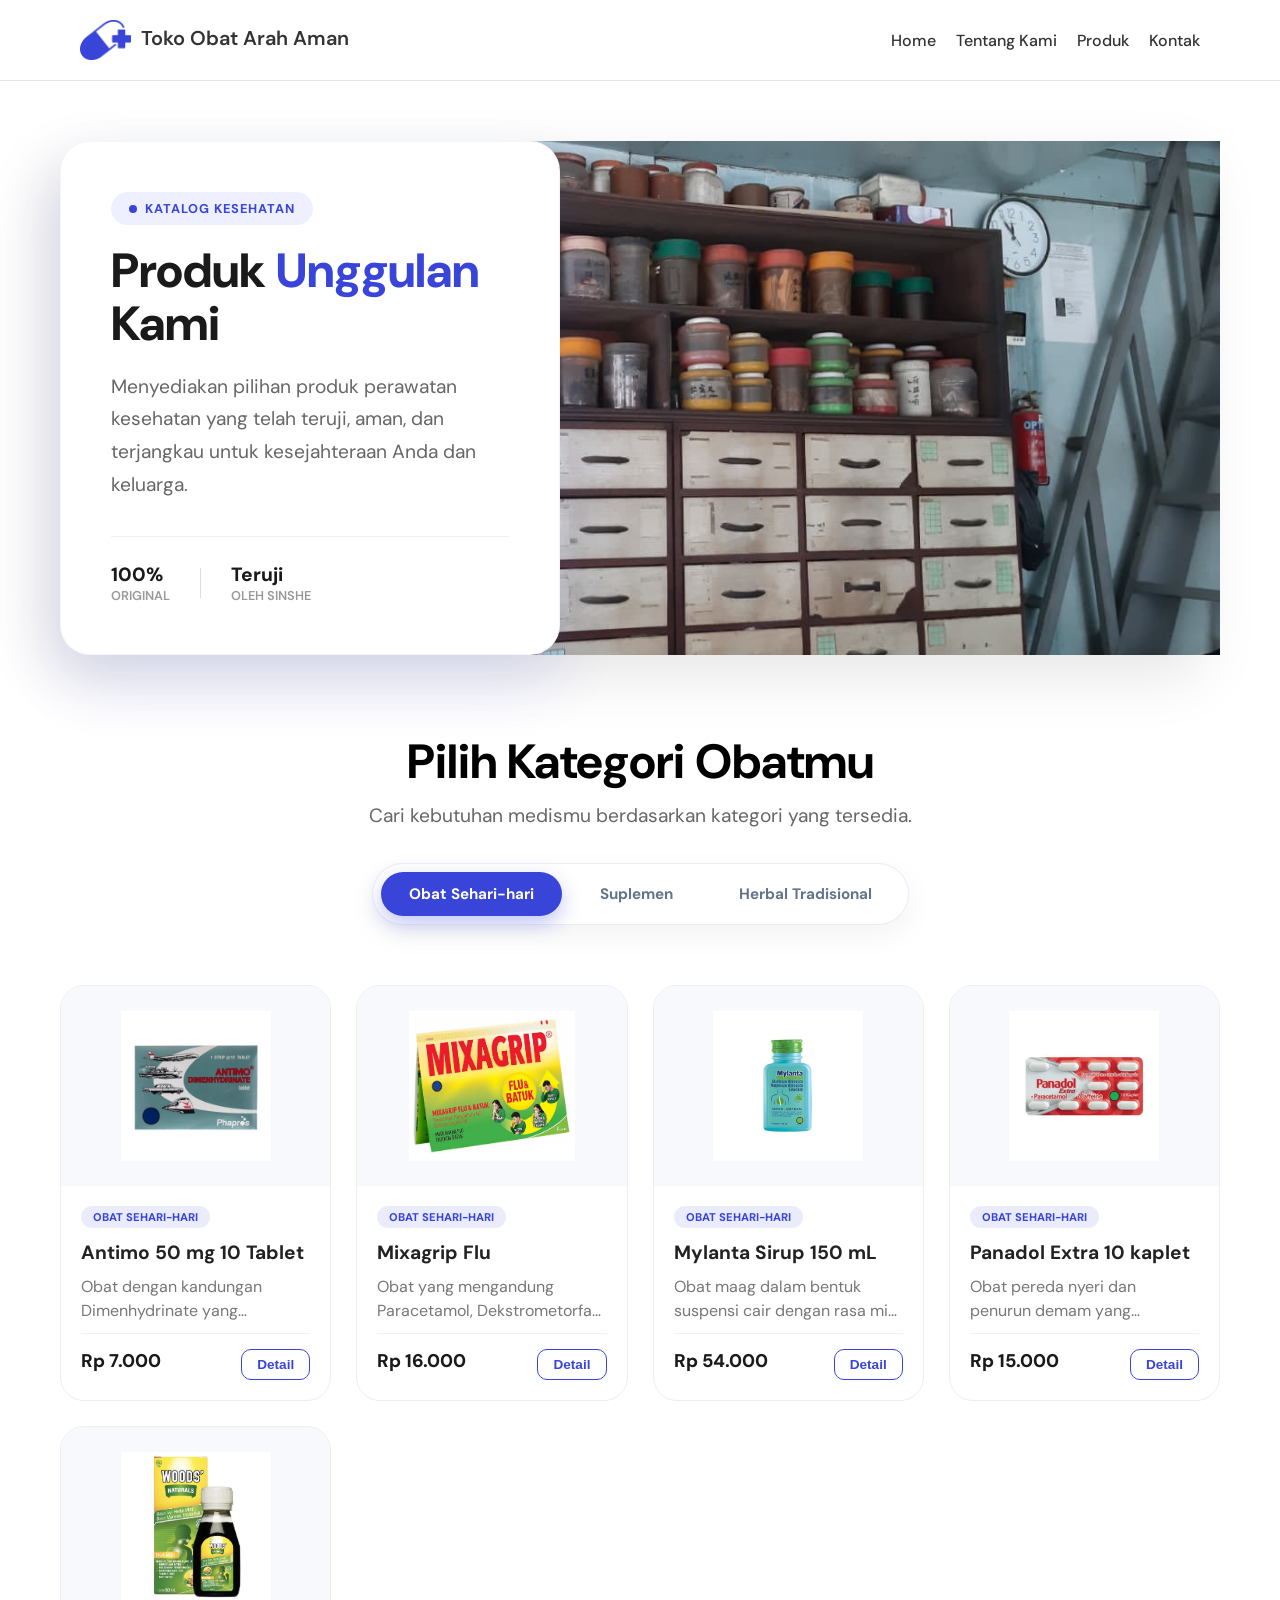
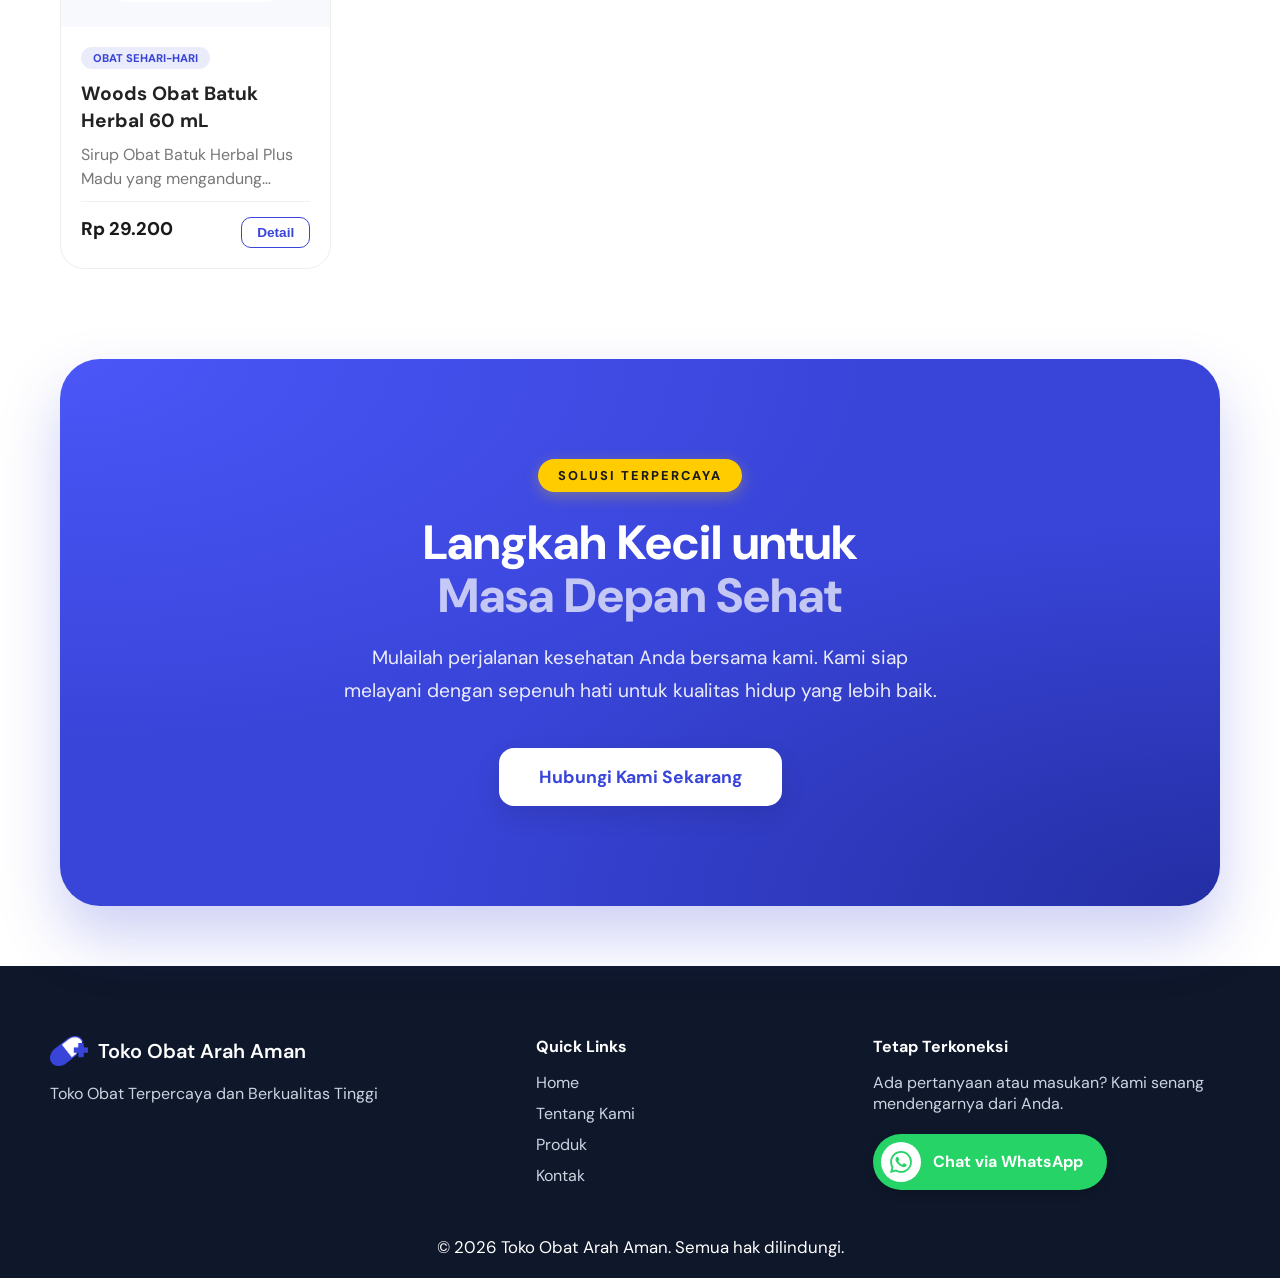
==== commit cd14044d: "done + perbaiki struktur folder" ====
--- a/products.html
+++ b/products.html
@@ -4,7 +4,7 @@
     <meta charset="UTF-8" />
     <meta name="viewport" content="width=device-width, initial-scale=1.0" />
     <title>Toko Obat Arah Aman</title>
-    <link rel="stylesheet" href="style.css" />
+    <link rel="stylesheet" href="css/style.css" />
     <link
       rel="stylesheet"
       href="https://cdnjs.cloudflare.com/ajax/libs/font-awesome/6.4.0/css/all.min.css" />
@@ -12,7 +12,10 @@
   <body>
     <nav id="navbar">
       <div class="logo">
-        <img src="img/logo.png" alt="Toko Obat Arah Aman Logo" height="30" />
+        <img
+          src="images/logo/logo.png"
+          alt="Toko Obat Arah Aman Logo"
+          height="30" />
         <a
           href="index.html#home"
           style="font-weight: 600; font-size: 1.25rem"
@@ -34,7 +37,7 @@
       <div class="overlay-container">
         <div class="hero-visual-frame">
           <img
-            src="img/hero-image-products.jpeg"
+            src="images/hero/hero-image-products.jpeg"
             alt="Hero Products"
             class="hero-img-main" />
         </div>
@@ -94,12 +97,12 @@
               data-name="Antimo 50 mg 10 Tablet"
               data-price="Rp 7.000"
               data-desc="Obat dengan kandungan Dimenhydrinate yang digunakan untuk mengatasi mual, muntah, dan pusing akibat mabuk perjalanan."
-              data-img="img/products/obat-sehari-hari/Antimo 50 mg 10 Tablet - Rp 7000.png"
+              data-img="images/products/obat-sehari-hari/Antimo 50 mg 10 Tablet - Rp 7000.png"
               data-badge="Obat Sehari-hari"
               data-class="badge-general">
               <div class="product-img-wrapper">
                 <img
-                  src="img/products/obat-sehari-hari/Antimo 50 mg 10 Tablet - Rp 7000.png"
+                  src="images/products/obat-sehari-hari/Antimo 50 mg 10 Tablet - Rp 7000.png"
                   alt="Antimo" />
               </div>
               <div class="product-info">
@@ -122,12 +125,12 @@
               data-name="Mixagrip Flu"
               data-price="Rp 16.000"
               data-desc="Obat yang mengandung Paracetamol, Dekstrometorfan HBr dan Phenylephrine HCl yang bekerja sebagai analgesik-antipiretik, antitusif dan dekongestan hidung. Digunakan untuk mengobati gejala flu seperti demam, sakit kepala, hidung tersumbat, bersin disertai batuk."
-              data-img="img/products/obat-sehari-hari/Mixagrip.png"
+              data-img="images/products/obat-sehari-hari/Mixagrip.png"
               data-badge="Obat Sehari-hari"
               data-class="badge-general">
               <div class="product-img-wrapper">
                 <img
-                  src="img/products/obat-sehari-hari/Mixagrip.png"
+                  src="images/products/obat-sehari-hari/Mixagrip.png"
                   alt="Mixagrip" />
               </div>
               <div class="product-info">
@@ -153,12 +156,12 @@
               data-name="Mylanta Sirup 150 mL"
               data-price="Rp 54.000"
               data-desc="Obat maag dalam bentuk suspensi cair dengan rasa mint yang menyegarkan dan diformulasikan untuk meredakan gejala-gejala yang berhubungan dengan kelebihan asam lambung, perih ulu hati, dan kembung."
-              data-img="img/products/obat-sehari-hari/Mylanta Sirup 150 mL - Rp 54000.png"
+              data-img="images/products/obat-sehari-hari/Mylanta Sirup 150 mL - Rp 54000.png"
               data-badge="Obat Sehari-hari"
               data-class="badge-general">
               <div class="product-img-wrapper">
                 <img
-                  src="img/products/obat-sehari-hari/Mylanta Sirup 150 mL - Rp 54000.png"
+                  src="images/products/obat-sehari-hari/Mylanta Sirup 150 mL - Rp 54000.png"
                   alt="Mylanta Sirup" />
               </div>
               <div class="product-info">
@@ -183,12 +186,12 @@
               data-name="Panadol Extra 10 kaplet"
               data-price="Rp 15.000"
               data-desc="Obat pereda nyeri dan penurun demam yang diformulasikan dengan kombinasi Paracetamol 500 mg dan Caffeine 65 mg untuk meredakan sakit kepala membandel dan nyeri yang tidak tertahankan."
-              data-img="img/products/obat-sehari-hari/Panadol Extra 10 kaplet - Rp 15000.png"
+              data-img="images/products/obat-sehari-hari/Panadol Extra 10 kaplet - Rp 15000.png"
               data-badge="Obat Sehari-hari"
               data-class="badge-general">
               <div class="product-img-wrapper">
                 <img
-                  src="img/products/obat-sehari-hari/Panadol Extra 10 kaplet - Rp 15000.png"
+                  src="images/products/obat-sehari-hari/Panadol Extra 10 kaplet - Rp 15000.png"
                   alt="Panadol Extra" />
               </div>
               <div class="product-info">
@@ -213,12 +216,12 @@
               data-name="Woods Obat Batuk Herbal 60 mL"
               data-price="Rp 29.200"
               data-desc="Sirup Obat Batuk Herbal Plus Madu yang mengandung ekstrak daun Ivy, ekstrak daun meniran dan ekstrak daun mint. Sangat efektif untuk membantu mengencerkan dahak dan meredakan batuk secara alami."
-              data-img="img/products/obat-sehari-hari/Woods Obat Batuk Herbal 60 mL - Rp 29200.png"
+              data-img="images/products/obat-sehari-hari/Woods Obat Batuk Herbal 60 mL - Rp 29200.png"
               data-badge="Obat Sehari-hari"
               data-class="badge-general">
               <div class="product-img-wrapper">
                 <img
-                  src="img/products/obat-sehari-hari/Woods Obat Batuk Herbal 60 mL - Rp 29200.png"
+                  src="images/products/obat-sehari-hari/Woods Obat Batuk Herbal 60 mL - Rp 29200.png"
                   alt="Woods Obat Batuk Herbal" />
               </div>
               <div class="product-info">
@@ -248,12 +251,12 @@
               data-name="Blackmores Pregnancy & Breast Feeding Gold"
               data-price="Rp 315.000"
               data-desc="Suplemen multivitamin dan mineral yang diformulasikan khusus untuk memenuhi kebutuhan nutrisi yang meningkat pada ibu selama masa kehamilan dan menyusui. Mengandung DHA, Kalsium, dan Zat Besi."
-              data-img="img/products/suplemen/Blackmores Pregnancy & Breast Feeding Gold - Rp 315000.png"
+              data-img="images/products/suplemen/Blackmores Pregnancy & Breast Feeding Gold - Rp 315000.png"
               data-badge="Suplemen"
               data-class="badge-suplemen">
               <div class="product-img-wrapper">
                 <img
-                  src="img/products/suplemen/Blackmores Pregnancy & Breast Feeding Gold - Rp 315000.png"
+                  src="images/products/suplemen/Blackmores Pregnancy & Breast Feeding Gold - Rp 315000.png"
                   alt="Blackmores Pregnancy & Breast Feeding Gold" />
               </div>
               <div class="product-info">
@@ -276,12 +279,12 @@
               data-name="Enervon-C Multivitamin 4 Tablet"
               data-price="Rp 10.500"
               data-desc="Suplemen kesehatan yang mengandung kombinasi Vitamin B kompleks dan Vitamin C, diformulasikan untuk membantu memenuhi kebutuhan vitamin harian dan memelihara daya tahan tubuh agar tetap fit sepanjang hari."
-              data-img="img/products/suplemen/Enervon-C Multivitamin 4 Tablet - Rp 10500.png"
+              data-img="images/products/suplemen/Enervon-C Multivitamin 4 Tablet - Rp 10500.png"
               data-badge="Suplemen"
               data-class="badge-suplemen">
               <div class="product-img-wrapper">
                 <img
-                  src="img/products/suplemen/Enervon-C Multivitamin 4 Tablet - Rp 10500.png"
+                  src="images/products/suplemen/Enervon-C Multivitamin 4 Tablet - Rp 10500.png"
                   alt="Enervon-C Multivitamin 4 Tablet" />
               </div>
               <div class="product-info">
@@ -304,12 +307,12 @@
               data-name="Halowell D3 1000 10 Tablet"
               data-price="Rp 28.000"
               data-desc="Suplemen makanan yang mengandung Vitamin D3 tingkat tinggi (1000 IU). Membantu memenuhi kebutuhan Vitamin D dengan cepat pada kondisi tertentu seperti lanjut usia, ibu hamil dan menyusui, atau penderita penyakit infeksi."
-              data-img="img/products/suplemen/Halowell D3 1000 10 Tablet - Rp 28000.png"
+              data-img="images/products/suplemen/Halowell D3 1000 10 Tablet - Rp 28000.png"
               data-badge="Suplemen"
               data-class="badge-suplemen">
               <div class="product-img-wrapper">
                 <img
-                  src="img/products/suplemen/Halowell D3 1000 10 Tablet - Rp 28000.png"
+                  src="images/products/suplemen/Halowell D3 1000 10 Tablet - Rp 28000.png"
                   alt="Halowell D3 1000 10 Tablet" />
               </div>
               <div class="product-info">
@@ -332,12 +335,12 @@
               data-name="Natur-e 16 Kapsul"
               data-price="Rp 37.000"
               data-desc="Suplemen yang mengandung Vitamin E alami (dari biji gandum dan biji bunga matahari) untuk menjaga kesehatan kulit dari dalam, kelembapan kulit, dan sebagai antioksidan alami."
-              data-img="img/products/suplemen/Natur-e 16 Kapsul - Rp 37000.png"
+              data-img="images/products/suplemen/Natur-e 16 Kapsul - Rp 37000.png"
               data-badge="Suplemen"
               data-class="badge-suplemen">
               <div class="product-img-wrapper">
                 <img
-                  src="img/products/suplemen/Natur-e 16 Kapsul - Rp 37000.png"
+                  src="images/products/suplemen/Natur-e 16 Kapsul - Rp 37000.png"
                   alt="Natur-e 16 Kapsul" />
               </div>
               <div class="product-info">
@@ -363,12 +366,12 @@
               data-name="Tolak Angin Cair 15 ml"
               data-price="Rp 6.000"
               data-desc="Obat herbal terstandar untuk membantu meredakan gejala masuk angin seperti mual, perut kembung, meriang, dan pusing. Juga membantu meningkatkan daya tahan tubuh."
-              data-img="img/products/obat-herbal-tradisional/Tolak Angin 15 ml - Rp 6000.jpg"
+              data-img="images/products/obat-herbal-tradisional/Tolak Angin 15 ml - Rp 6000.jpg"
               data-badge="Herbal"
               data-class="badge-herbal">
               <div class="product-img-wrapper">
                 <img
-                  src="img/products/obat-herbal-tradisional/Tolak Angin 15 ml - Rp 6000.jpg"
+                  src="images/products/obat-herbal-tradisional/Tolak Angin 15 ml - Rp 6000.jpg"
                   alt="Tolak Angin" />
               </div>
               <div class="product-info">
@@ -390,12 +393,12 @@
               data-name="Chi Kit Teck Aun 2,25 g"
               data-price="Rp 7.000"
               data-desc="Obat ramuan herbal tradisional yang disajikan dalam bentuk pil. Sangat efektif membantu meredakan sakit perut, diare ringan, muntah, mabuk perjalanan, dan membantu memperbaiki nafsu makan."
-              data-img="img/products/obat-herbal-tradisional/Chi Kit Teck Aun 2,25 g - Rp 7000.png"
+              data-img="images/products/obat-herbal-tradisional/Chi Kit Teck Aun 2,25 g - Rp 7000.png"
               data-badge="Herbal"
               data-class="badge-herbal">
               <div class="product-img-wrapper">
                 <img
-                  src="img/products/obat-herbal-tradisional/Chi Kit Teck Aun 2,25 g - Rp 7000.png"
+                  src="images/products/obat-herbal-tradisional/Chi Kit Teck Aun 2,25 g - Rp 7000.png"
                   alt="Chi Kit Teck Aun 2,25 g" />
               </div>
               <div class="product-info">
@@ -418,12 +421,12 @@
               data-name="Go Thak Sua (Lima Pagoda) 30 g"
               data-price="Rp 68.000"
               data-desc="Bubuk obat racikan herbal alami dari Thailand. Digunakan secara tradisional untuk membantu meredakan sakit perut, kembung, mual, serta membantu melegakan pernapasan dan batuk ringan."
-              data-img="img/products/obat-herbal-tradisional/Go Thak Sua (Lima Pagoda) 30 g - Rp 68000.jpg"
+              data-img="images/products/obat-herbal-tradisional/Go Thak Sua (Lima Pagoda) 30 g - Rp 68000.jpg"
               data-badge="Herbal"
               data-class="badge-herbal">
               <div class="product-img-wrapper">
                 <img
-                  src="img/products/obat-herbal-tradisional/Go Thak Sua (Lima Pagoda) 30 g - Rp 68000.jpg"
+                  src="images/products/obat-herbal-tradisional/Go Thak Sua (Lima Pagoda) 30 g - Rp 68000.jpg"
                   alt="Go Thak Sua (Lima Pagoda) 30 g" />
               </div>
               <div class="product-info">
@@ -446,12 +449,12 @@
               data-name="New Hau Fung San 1,2 g"
               data-price="Rp 7.800"
               data-desc="Obat serbuk herbal yang sangat ampuh membantu meredakan panas dalam, sariawan pada lidah atau gusi, tenggorokan kering, dan membantu menghilangkan bau mulut secara alami."
-              data-img="img/products/obat-herbal-tradisional/New Hau Fung San 1,2 g - Rp 7800.png"
+              data-img="images/products/obat-herbal-tradisional/New Hau Fung San 1,2 g - Rp 7800.png"
               data-badge="Herbal"
               data-class="badge-herbal">
               <div class="product-img-wrapper">
                 <img
-                  src="img/products/obat-herbal-tradisional/New Hau Fung San 1,2 g - Rp 7800.png"
+                  src="images/products/obat-herbal-tradisional/New Hau Fung San 1,2 g - Rp 7800.png"
                   alt="New Hau Fung San 1,2 g" />
               </div>
               <div class="product-info">
@@ -473,12 +476,12 @@
               data-name="Obat batuk ibu dan anak 75 ml"
               data-price="Rp 40.000"
               data-desc="Sirup obat batuk herbal (Pei Pa Koa) yang diformulasikan untuk membantu memelihara kesehatan paru-paru, melegakan tenggorokan, dan meredakan batuk berdahak serta mengencerkan dahak."
-              data-img="img/products/obat-herbal-tradisional/Obat batuk ibu dan anak 75 ml - Rp 40000.png"
+              data-img="images/products/obat-herbal-tradisional/Obat batuk ibu dan anak 75 ml - Rp 40000.png"
               data-badge="Herbal"
               data-class="badge-herbal">
               <div class="product-img-wrapper">
                 <img
-                  src="img/products/obat-herbal-tradisional/Obat batuk ibu dan anak 75 ml - Rp 40000.png"
+                  src="images/products/obat-herbal-tradisional/Obat batuk ibu dan anak 75 ml - Rp 40000.png"
                   alt="Obat batuk ibu dan anak 75 ml" />
               </div>
               <div class="product-info">
@@ -523,7 +526,7 @@
         <div class="footer-brand">
           <div class="logo">
             <img
-              src="/img/logo.png"
+              src="/images/logo/logo.png"
               alt="Toko Obat Arah Aman Logo"
               height="30" />
             <a href="index.html" style="font-weight: 600; font-size: 1.25rem"
@@ -594,118 +597,6 @@
     <button id="backToTop" title="Kembali ke Atas">
       <i class="fa-solid fa-arrow-up"></i>
     </button>
-    <script>
-      // NAVBAR TOGGLE
-      const menuToggle = document.querySelector(".menu-toggle");
-      const navLinks = document.querySelector(".nav-links");
-
-      menuToggle.addEventListener("click", () => {
-        navLinks.classList.toggle("active");
-        menuToggle.innerHTML = navLinks.classList.contains("active")
-          ? "✕"
-          : "☰";
-      });
-
-      // SCROLL REVEAL
-      const reveals = document.querySelectorAll(".reveal");
-      const observer = new IntersectionObserver(
-        (entries) => {
-          entries.forEach((entry) => {
-            if (entry.isIntersecting) {
-              entry.target.classList.add("show");
-            }
-          });
-        },
-        { threshold: 0.15 },
-      );
-
-      reveals.forEach((el) => observer.observe(el));
-
-      // CATEGORY TOGGLE
-      function showCategory(id, btn) {
-        const contents = document.querySelectorAll(".category-content");
-        const buttons = document.querySelectorAll(".category-pill-btn");
-
-        contents.forEach((content) => {
-          //semua konten disembunyikan (default)
-          content.classList.remove("active");
-          content.style.display = "none";
-        });
-
-        buttons.forEach((b) => b.classList.remove("active"));
-
-        const targetContent = document.getElementById(id);
-        if (targetContent) {
-          targetContent.style.display = "block";
-          setTimeout(() => {
-            targetContent.classList.add("active");
-          }, 10);
-        }
-        btn.classList.add("active");
-      }
-      // MODAL PRODUCT POPUP
-      const modal = document.getElementById("productModal");
-      document.addEventListener("click", (e) => {
-        const card = e.target.closest(".product-card");
-        if (card) {
-          const name = card.getAttribute("data-name");
-          const price = card.getAttribute("data-price");
-          const desc = card.getAttribute("data-desc");
-          const img = card.getAttribute("data-img");
-          const badge = card.getAttribute("data-badge");
-          const badgeClass = card.getAttribute("data-class");
-
-          document.getElementById("modalTitle").textContent = name;
-          document.getElementById("modalPrice").textContent = price;
-          document.getElementById("modalDesc").textContent = desc;
-          document.getElementById("modalImg").src = img;
-
-          const modalBadge = document.getElementById("modalBadge");
-          modalBadge.textContent = badge;
-          modalBadge.className = "product-badge " + badgeClass;
-
-          const waText = `Halo, saya ingin memesan produk \n*${name}*`;
-          const waLink = `https://wa.me/6285393988929?text=${encodeURIComponent(waText)}`;
-          document.getElementById("modalWA").href = waLink;
-
-          modal.classList.add("active");
-          document.body.style.overflow = "hidden";
-        }
-      });
-
-      function closeModal() {
-        modal.classList.remove("active");
-        document.body.style.overflow = "auto";
-      }
-
-      document
-        .querySelector(".modal-close")
-        .addEventListener("click", closeModal);
-      document
-        .querySelector(".modal-overlay")
-        .addEventListener("click", closeModal);
-
-      // END MODAL POPUP
-      // START BACK TO UP
-      const backToTopBtn = document.getElementById("backToTop");
-
-      window.onscroll = function () {
-        if (
-          document.body.scrollTop > 300 ||
-          document.documentElement.scrollTop > 300
-        ) {
-          backToTopBtn.style.display = "block";
-        } else {
-          backToTopBtn.style.display = "none";
-        }
-      };
-      backToTopBtn.addEventListener("click", function () {
-        window.scrollTo({
-          top: 0,
-          behavior: "smooth",
-        });
-      });
-      // END BACK TO UP
-    </script>
+    <script src="js/main.js"></script>
   </body>
 </html>
--- a/css/style.css
+++ b/css/style.css
@@ -0,0 +1,2292 @@
+:root {
+  --primary-color: #3945d9;
+
+  --desktop-fs-h: 3rem;
+  --tablet-fs-h: 2.5rem;
+  --phone-fs-h: 2rem;
+
+  --desktop-fs-p: 1.2rem;
+  --tablet-fs-p: 1.1rem;
+  --phone-fs-p: 1.05rem;
+}
+
+@font-face {
+  font-family: "DM Sans";
+  src: url("../fonts/DMSans-VariableFont_opsz,wght.ttf") format("truetype");
+}
+
+* {
+  margin: 0;
+  padding: 0;
+  box-sizing: border-box;
+}
+
+html {
+  scroll-behavior: smooth;
+}
+
+body {
+  font-family: "DM Sans", sans-serif;
+  background-color: #ffffff;
+}
+
+section {
+  scroll-margin-top: 80px;
+}
+
+/* START NAVIGATION */
+nav {
+  display: flex;
+  justify-content: space-between;
+  align-items: center;
+  padding: 20px 80px;
+  border-bottom: 1px solid rgba(0, 0, 0, 0.1);
+  position: sticky;
+  top: 0;
+  z-index: 1000;
+  background: #fff;
+}
+
+nav .logo {
+  display: flex;
+  align-items: center;
+}
+
+nav .logo img {
+  height: 40px;
+  margin-right: 10px;
+}
+
+nav .nav-links {
+  display: flex;
+  gap: 20px;
+  list-style: none;
+}
+
+nav a {
+  position: relative;
+  text-decoration: none;
+  color: #333;
+  font-weight: 500;
+  padding-bottom: 4px;
+}
+
+nav a::after {
+  content: "";
+  position: absolute;
+  left: 0;
+  bottom: 0;
+  width: 0;
+  height: 2px;
+  background: var(--primary-color);
+  transition: width 0.3s ease;
+}
+
+nav .nav-links a:hover {
+  color: var(--primary-color);
+}
+
+nav .nav-links a:hover::after {
+  width: 100%;
+}
+
+.nav-links .active a {
+  color: var(--primary-color);
+  font-weight: 600;
+}
+
+.nav-links .active a::after {
+  width: 100%;
+}
+
+.menu-toggle {
+  display: none;
+  background: #f0f2ff;
+  border: none;
+  color: var(--primary-color);
+  width: 45px;
+  height: 45px;
+  border-radius: 12px;
+  font-size: 1.5rem;
+  cursor: pointer;
+  transition: all 0.3s ease;
+}
+
+.menu-toggle:hover {
+  background: var(--primary-color);
+  color: white;
+}
+/* END NAVIGATION */
+
+/* START HERO SECTION */
+.hero-section {
+  background-color: #ffffff;
+  display: flex;
+  padding: 90px 60px;
+}
+
+.hero-container {
+  max-width: 1200px;
+  margin: 0 auto;
+  display: flex;
+  align-items: center;
+  gap: 40px;
+}
+
+.hero-text {
+  flex: 1.1;
+}
+
+.hero-text h1 {
+  font-size: var(--desktop-fs-h);
+  color: #1a1a1a;
+  line-height: 1.15;
+  margin-bottom: 25px;
+  font-weight: 800;
+}
+
+.hero-text h1 em {
+  font-style: normal;
+  color: var(--primary-color);
+}
+
+.hero-text p {
+  font-size: var(--desktop-fs-p);
+  color: #555;
+  line-height: 1.8;
+  margin-bottom: 40px;
+}
+
+.btn-container {
+  display: flex;
+  gap: 20px;
+}
+
+.btn-primary {
+  padding: 16px 35px;
+  background-color: var(--primary-color);
+  color: #ffffff;
+  text-decoration: none;
+  border-radius: 14px;
+  font-weight: 700;
+  box-shadow: 0 10px 20px rgba(57, 69, 217, 0.2);
+  transition: 0.3s;
+}
+
+.btn-primary:hover {
+  background-color: #2a35cb;
+  transform: translateY(-3px);
+  box-shadow: 0 15px 30px rgba(57, 69, 217, 0.3);
+}
+
+.btn-secondary {
+  padding: 16px 35px;
+  background-color: transparent;
+  color: var(--primary-color);
+  text-decoration: none;
+  border-radius: 14px;
+  font-weight: 700;
+  border: 2px solid var(--primary-color);
+  transition: 0.3s;
+}
+
+.btn-secondary:hover {
+  background-color: #eef0ff;
+  transform: translateY(-3px);
+}
+
+.hero-image-wrapper {
+  flex: 1;
+}
+
+.main-image-box {
+  position: relative;
+}
+
+.main-image-box img {
+  width: 100%;
+  border-radius: 30px;
+  box-shadow: 0 30px 60px rgba(0, 0, 0, 0.12);
+}
+
+.hero-floating-badge {
+  position: absolute;
+  bottom: 50px;
+  left: -40px;
+  background: #ffffff;
+  padding: 15px 25px;
+  border-radius: 20px;
+  display: flex;
+  align-items: center;
+  gap: 15px;
+  box-shadow: 0 15px 35px rgba(0, 0, 0, 0.1);
+  animation: floating 3s ease-in-out infinite;
+}
+
+.badge-icon {
+  width: 35px;
+  height: 35px;
+  background-color: #25d366;
+  color: white;
+  border-radius: 50%;
+  display: flex;
+  align-items: center;
+  justify-content: center;
+  font-weight: bold;
+}
+
+.badge-text {
+  display: flex;
+  flex-direction: column;
+}
+
+.badge-text strong {
+  font-size: 0.95rem;
+  color: #1a1a1a;
+}
+
+.badge-text span {
+  font-size: 0.8rem;
+  color: #777;
+}
+/* END HERO SECTION */
+
+/* START STATS SECTION */
+.stats-section {
+  background-color: var(--primary-color);
+  padding: 60px;
+  text-align: center;
+  color: #ffffff;
+}
+
+.stats-container h2 {
+  font-size: var(--desktop-fs-h);
+  font-weight: 800;
+  margin-bottom: 0;
+  display: flex;
+  justify-content: center;
+  gap: 5px;
+}
+
+#plus {
+  color: #ffcc00;
+  font-weight: 900;
+  display: inline-block;
+  margin-right: 5px;
+}
+
+#plus::after {
+  content: none;
+}
+
+.stats-container p::before {
+  content: "";
+  display: block;
+  width: 50px;
+  height: 4px;
+  background-color: #ffcc00;
+  margin: 25px auto;
+  border-radius: 10px;
+}
+
+.stats-container p {
+  font-size: var(--desktop-fs-p);
+  color: rgba(255, 255, 255, 0.9);
+  line-height: 1.7;
+  max-width: 650px;
+  margin: 0 auto;
+}
+
+.stats-container h2.bounce {
+  animation: headingBounce 0.6s ease-out;
+}
+/* END STATS SECTION */
+
+/* START ABOUT SECTION */
+.about-section {
+  padding: 60px;
+  background-color: #ffffff;
+}
+
+.about-container {
+  max-width: 1200px;
+  margin: 0 auto;
+  display: flex;
+  gap: 40px;
+}
+
+.about-text {
+  flex: 1;
+}
+
+.custom-pill {
+  display: inline-flex;
+  align-items: center;
+  gap: 8px;
+  padding: 8px 18px;
+  background-color: #eef0ff;
+  color: var(--primary-color);
+  border-radius: 50px;
+  font-size: 0.8rem;
+  font-weight: 700;
+  letter-spacing: 1px;
+  margin-bottom: 20px;
+}
+
+.custom-pill::before {
+  content: "";
+  width: 8px;
+  height: 8px;
+  background-color: var(--primary-color);
+  border-radius: 50%;
+}
+
+.about-text h2 {
+  font-size: 2.8rem;
+  color: #1a1a1a;
+  font-weight: 800;
+  line-height: 1.2;
+  margin-bottom: 20px;
+}
+
+.intro-p {
+  font-size: var(--desktop-fs-p);
+  color: #666;
+  line-height: 1.6;
+  margin-bottom: 20px;
+}
+
+.vision-misi-box {
+  display: grid;
+  grid-template-columns: repeat(2, 1fr);
+  gap: 25px;
+  margin-bottom: 30px;
+  padding-top: 20px;
+  border-top: 1px solid #eee;
+}
+
+.vm-header {
+  display: flex;
+  align-items: center;
+  gap: 10px;
+  margin-bottom: 10px;
+}
+
+.vm-number {
+  font-size: var(--desktop-fs-p);
+  font-weight: 800;
+  color: var(--primary-color);
+  background: #f0f2ff;
+  width: 30px;
+  height: 30px;
+  display: flex;
+  align-items: center;
+  justify-content: center;
+  border-radius: 8px;
+}
+
+.vm-item h4 {
+  font-size: var(--desktop-fs-p);
+  color: #1a1a1a;
+  margin: 0;
+}
+
+.vm-text {
+  font-size: var(--tablet-fs-p);
+  color: #777;
+  line-height: 1.5;
+}
+
+.about-stats-row {
+  display: flex;
+  gap: 30px;
+}
+
+.stat-number {
+  display: block;
+  font-size: 1.8rem;
+  font-weight: 800;
+  color: var(--primary-color);
+}
+
+.stat-desc {
+  font-size: 0.8rem;
+  color: #888;
+  font-weight: 500;
+  text-transform: uppercase;
+}
+
+.about-visual-content {
+  flex: 1;
+  display: flex;
+  align-items: center;
+  padding: 40px 0px;
+}
+
+.video-frame {
+  position: relative;
+  border-radius: 30px;
+  overflow: hidden;
+  height: 400px;
+  width: 100%;
+  box-shadow: 0 25px 50px rgba(0, 0, 0, 0.15);
+}
+
+.video-frame video {
+  width: 100%;
+  height: 100%;
+  object-fit: cover;
+}
+
+.floating-badge {
+  position: absolute;
+  bottom: 20px;
+  left: 20px;
+  background: #fff;
+  padding: 12px 20px;
+  border-radius: 15px;
+  display: flex;
+  align-items: center;
+  gap: 10px;
+  box-shadow: 0 10px 20px rgba(0, 0, 0, 0.1);
+}
+/* END ABOUT SECTION */
+
+/* START WHY SECTION */
+.why-section {
+  background-color: var(--primary-color);
+  padding: 60px;
+  color: #ffffff;
+}
+
+.why-text {
+  text-align: center;
+  margin-bottom: 40px;
+}
+
+.why-text h2 {
+  font-size: var(--desktop-fs-h);
+  color: #ffffff;
+  font-weight: 700;
+}
+
+.why-text p {
+  color: rgba(255, 255, 255, 0.8);
+  margin: 15px auto 0;
+  font-size: var(--desktop-fs-p);
+}
+
+.why-grid-layout {
+  display: grid;
+  grid-template-columns: repeat(4, 1fr); 
+  gap: 30px;
+  margin: 0 auto;
+}
+
+.why-card-solid {
+  background: #ffffff;
+  border-radius: 24px;
+  padding: 40px 30px;
+  text-align: left;
+  transition: all 0.3s ease;
+  box-shadow: 0 10px 30px rgba(0, 0, 0, 0.1);
+  border-bottom: 5px solid transparent;
+}
+
+.why-card-solid:hover {
+  transform: translateY(-10px);
+  box-shadow: 0 20px 40px rgba(0, 0, 0, 0.2);
+}
+
+.why-card-solid h3 {
+  color: #1a1a1a;
+  font-size: 1.4rem;
+  margin-bottom: 15px;
+}
+
+.why-card-solid p {
+  color: #555555;
+  line-height: 1.6;
+}
+
+.why-icon-circle svg {
+  width: 30px;
+  height: 30px;
+}
+
+.why-icon-circle {
+  width: 65px;
+  height: 65px;
+  background: #f0f2ff;
+  color: var(--primary-color);
+  border-radius: 20px;
+  display: flex;
+  align-items: center;
+  justify-content: center;
+  margin-bottom: 25px;
+  transition: all 0.4s ease;
+}
+
+.why-card-solid:hover .why-icon-circle {
+  background: var(--primary-color);
+  color: #ffffff;
+  transform: scale(1.1) rotate(10deg);
+}
+/* END WHY SECTION */
+
+/* START PRODUCT SECTION */
+.products-section {
+  padding: 60px;
+  background-color: #ffffff;
+}
+
+.products-text {
+  text-align: center;
+  max-width: 700px;
+  margin: 0 auto 40px;
+}
+
+.products-text h2 {
+  font-size: var(--desktop-fs-h);
+  color: #1a1a1a;
+  font-weight: 700;
+  margin-bottom: 20px;
+}
+
+.products-text p {
+  color: #666;
+  font-size: var(--desktop-fs-p);
+  line-height: 1.6;
+}
+
+.product-grid {
+  display: grid;
+  grid-template-columns: repeat(4, 1fr);
+  gap: 25px;
+  margin: 0 auto;
+}
+
+.product-card {
+  background: #ffffff;
+  border: 1px solid #eee;
+  border-radius: 24px;
+  overflow: hidden;
+  transition: all 0.3s cubic-bezier(0.4, 0, 0.2, 1);
+  cursor: pointer;
+}
+
+.product-card:hover {
+  transform: translateY(-10px);
+  box-shadow: 0 20px 40px rgba(57, 69, 217, 0.08);
+  border-color: var(--primary-color);
+}
+
+.product-img-wrapper {
+  height: 200px;
+  background: #f8f9fc;
+  display: flex;
+  align-items: center;
+  justify-content: center;
+  padding: 25px;
+}
+
+.product-img-wrapper img {
+  max-width: 100%;
+  max-height: 100%;
+  object-fit: contain;
+  transition: 0.5s ease;
+}
+
+.product-card:hover .product-img-wrapper img {
+  transform: scale(1.1);
+}
+
+.product-info {
+  padding: 20px;
+  display: flex;
+  flex-direction: column;
+}
+
+.product-badge {
+  font-size: 0.7rem;
+  font-weight: 800;
+  padding: 4px 12px;
+  border-radius: 50px;
+  width: fit-content;
+  text-transform: uppercase;
+  margin-bottom: 12px;
+}
+
+.badge-general {
+  color: var(--primary-color);
+  background: rgba(57, 69, 217, 0.1);
+}
+
+.badge-herbal {
+  color: #27ae60;
+  background: rgba(39, 174, 96, 0.1);
+}
+
+.badge-suplemen {
+  color: #e67e22;
+  background: rgba(230, 126, 34, 0.1);
+}
+
+.product-info h3 {
+  font-size: 1.2rem;
+  color: #222;
+  margin-bottom: 8px;
+  line-height: 1.4;
+}
+
+.product-desc {
+  font-size: 1rem;
+  color: #777;
+  margin-bottom: 10px;
+  line-height: 1.5;
+  display: -webkit-box;
+  -webkit-line-clamp: 2;
+  -webkit-box-orient: vertical;
+  overflow: hidden;
+}
+
+.product-footer {
+  display: flex;
+  justify-content: space-between;
+  padding-top: 15px;
+  border-top: 1px solid #f1f1f1;
+}
+
+.product-price {
+  font-size: 1.15rem;
+  font-weight: 800;
+  color: #1a1a1a;
+}
+
+.btn-detail {
+  background: transparent;
+  border: 1.5px solid var(--primary-color);
+  color: var(--primary-color);
+  padding: 7px 15px;
+  border-radius: 10px;
+  font-weight: 600;
+  font-size: 0.85rem;
+  cursor: pointer;
+  transition: all 0.3s ease;
+}
+
+.btn-detail:hover {
+  background: var(--primary-color);
+  color: #fff;
+}
+
+.products-action {
+  text-align: center;
+  margin-top: 50px;
+}
+
+.btn-view-all {
+  text-decoration: none;
+  color: #1a1a1a;
+  font-weight: 700;
+  font-size: 1.1rem;
+  display: inline-flex;
+  align-items: center;
+  gap: 10px;
+  transition: 0.3s;
+}
+
+.btn-view-all:hover {
+  color: var(--primary-color);
+}
+
+.btn-view-all:hover span {
+  transform: translateX(5px);
+}
+/* END PRODUCTS SECTION */
+
+/* START CONTACT SECTION */
+.contact-section {
+  background-color: var(--primary-color);
+  padding: 60px 30px;
+}
+
+.contact-text {
+  text-align: center;
+  margin-bottom: 50px;
+}
+
+.contact-text .custom-pill {
+  color: var(--primary-color);
+  font-weight: 600;
+  letter-spacing: 1px;
+  text-transform: uppercase;
+  font-size: 0.9rem;
+}
+
+.contact-text h2 {
+  font-size: var(--desktop-fs-h);
+  color: #ffffff;
+  font-weight: 700;
+  margin: 0px 0 20px;
+}
+
+.contact-text p {
+  color: rgba(255, 255, 255, 0.9);
+  font-size: var(--desktop-fs-p);
+  max-width: 600px;
+  margin: 0 auto;
+}
+
+.contact-form {
+  background: #ffffff;
+  padding: 40px;
+  border-radius: 20px;
+  box-shadow: 0 10px 30px rgba(0, 0, 0, 0.05);
+  margin-bottom: 40px;
+}
+
+.contact-form-container {
+  max-width: 1200px;
+  margin: 0 auto;
+}
+
+.contact-form h2 {
+  margin-bottom: 20px;
+}
+
+.modern-form {
+  display: flex;
+  flex-direction: column;
+  gap: 20px;
+}
+
+.form-group {
+  display: flex;
+  flex-direction: column;
+  gap: 8px;
+}
+
+.form-group label {
+  font-weight: 600;
+  color: #333;
+  font-size: 0.95rem;
+}
+
+.form-group label .optional {
+  font-weight: 400;
+  font-size: 0.8rem;
+  color: #888;
+  font-style: italic;
+}
+
+.form-group input,
+.form-group textarea {
+  width: 100%;
+  padding: 12px 16px;
+  border: 1.5px solid #e1e1e1;
+  border-radius: 10px;
+  font-family: inherit;
+  font-size: 1rem;
+  transition: all 0.3s ease;
+  background-color: #f9f9f9;
+}
+
+.form-group input:focus,
+.form-group textarea:focus {
+  outline: none;
+  border-color: var(--primary-color);
+  background-color: #fff;
+  box-shadow: 0 0 0 4px rgba(37, 211, 102, 0.1);
+}
+
+::placeholder {
+  color: #aaa;
+  font-size: 0.9rem;
+}
+
+.file-input-wrapper {
+  position: relative;
+  width: 100%;
+}
+
+.file-input-hidden {
+  position: absolute;
+  width: 1px;
+  height: 1px;
+  padding: 0;
+  margin: -1px;
+  overflow: hidden;
+  clip: rect(0, 0, 0, 0);
+  border: 0;
+}
+
+.file-input-label {
+  display: flex;
+  align-items: center;
+  justify-content: center;
+  gap: 12px;
+  padding: 12px 16px;
+  background-color: #f0f2f5;
+  border: 2px dashed #cbd5e0;
+  border-radius: 10px;
+  cursor: pointer;
+  transition: all 0.3s ease;
+  color: #4a5568;
+  font-size: 0.9rem;
+}
+
+.file-input-label:hover {
+  background-color: #e2e8f0;
+  border-color: var(--primary-color);
+}
+
+.file-input-label svg {
+  color: #718096;
+}
+
+.contact-grid-layout {
+  display: grid;
+  grid-template-columns: 1.1fr 0.9fr;
+  gap: 25px;
+  max-width: 1200px;
+  margin: 0 auto;
+  align-items: stretch;
+}
+
+.contact-map-wrapper {
+  background: #ffffff;
+  padding: 0;
+  border-radius: 20px;
+  overflow: hidden;
+  box-shadow: 0 10px 30px rgba(0, 0, 0, 0.15);
+  height: 450px;
+}
+
+.contact-map-wrapper iframe {
+  width: 100%;
+  height: 100%;
+  border: none;
+}
+
+.contact-cards-container {
+  display: grid;
+  grid-template-columns: repeat(2, 1fr);
+  gap: 20px;
+}
+
+.contact-card-solid {
+  background: #ffffff;
+  padding: 25px;
+  border-radius: 20px;
+  display: flex;
+  flex-direction: column;
+  transition: all 0.3s ease;
+  text-decoration: none;
+  color: #333;
+  box-shadow: 0 10px 20px rgba(0, 0, 0, 0.1);
+}
+
+.contact-card-solid.full-width {
+  grid-column: 1 / span 2;
+}
+
+.contact-icon-box {
+  width: 45px;
+  height: 45px;
+  background: #eff1ff;
+  color: var(--primary-color);
+  border-radius: 10px;
+  display: flex;
+  align-items: center;
+  justify-content: center;
+  margin-bottom: 15px;
+}
+
+.contact-icon-box svg {
+  width: 20px;
+  height: 20px;
+}
+
+.contact-info-text h4 {
+  font-size: 1.1rem;
+  font-weight: 700;
+  margin-bottom: 8px;
+  color: #1a1a1a;
+}
+
+.contact-info-text p,
+.contact-info-text {
+  font-size: 0.9rem;
+  color: #666;
+  line-height: 1.5;
+  margin: 0;
+}
+
+.contact-cta-label {
+  color: #25d366;
+  font-weight: 700;
+}
+
+.contact-card-solid:hover {
+  transform: translateY(-5px);
+  box-shadow: 0 15px 30px rgba(0, 0, 0, 0.2);
+}
+/* END CONTACT SECTION */
+
+/* START FOOTER SECTION */
+footer {
+  background: #0f172a;
+  color: #fff;
+  padding: 70px 50px 20px;
+}
+
+.footer-grid {
+  display: grid;
+  grid-template-columns: 1.5fr 1fr 1.2fr;
+  gap: 40px;
+  margin-bottom: 40px;
+}
+
+.footer-brand p {
+  margin: 15px 0;
+  line-height: 1.6;
+  color: #cbd5e1;
+}
+
+.footer-brand .logo {
+  display: flex;
+  align-items: center;
+  gap: 10px;
+}
+
+.footer-brand .logo a {
+  color: #fff;
+  text-decoration: none;
+}
+
+.footer-grid h4 {
+  margin-bottom: 15px;
+  color: #fff;
+}
+
+.footer-grid ul {
+  list-style: none;
+}
+
+.footer-grid ul li {
+  margin-bottom: 10px;
+}
+
+.footer-grid ul li a {
+  color: #cbd5e1;
+  text-decoration: none;
+  transition: 0.3s;
+}
+
+.footer-grid ul li a:hover {
+  color: var(--primary-color);
+}
+
+.footer-subscribe p {
+  color: #cbd5e1;
+  margin-bottom: 12px;
+}
+
+.footer-bottom {
+  text-align: center;
+  font-size: var(--phone-fs-p);
+}
+
+.wa-btn-flat {
+  display: inline-flex;
+  align-items: center;
+  gap: 12px;
+  padding: 8px 24px 8px 8px;
+  background-color: #25d366;
+  color: #ffffff;
+  text-decoration: none;
+  font-weight: 700;
+  border-radius: 50px;
+  transition: all 0.3s ease;
+  box-shadow: 0 4px 10px rgba(0, 0, 0, 0.15);
+}
+
+.wa-icon-box {
+  width: 40px;
+  height: 40px;
+  background-color: #ffffff;
+  color: #25d366;
+  border-radius: 50%;
+  display: flex;
+  align-items: center;
+  justify-content: center;
+  transition: all 0.3s ease;
+}
+
+.wa-icon-box svg {
+  width: 22px;
+  height: 22px;
+}
+
+.wa-btn-flat:hover {
+  background-color: #1ebe5d;
+  transform: translateY(-3px);
+  box-shadow: 0 6px 15px rgba(0, 0, 0, 0.2);
+}
+
+.wa-btn-flat:hover .wa-icon-box {
+  transform: scale(1.1);
+}
+/* END FOOTER SECTION */
+
+#backToTop {
+  position: fixed;
+  bottom: 30px;
+  right: 30px;
+  width: 50px;
+  height: 50px;
+  background-color: #ffcc00;
+  color: black;
+  border: none;
+  border-radius: 50%;
+  cursor: pointer;
+  display: none;
+  z-index: 1000;
+  box-shadow: 0 4px 15px rgba(0, 0, 0, 0.2);
+  transition: all 0.3s ease;
+  font-size: 1.2rem;
+}
+
+#backToTop:hover {
+  transform: translateY(-5px);
+}
+
+/* PRODUCTS.HTML */
+
+/* START HERO SECTION */
+.hero-products-section {
+  background-color: #ffffff;
+  padding: 60px;
+}
+
+.overlay-container {
+  max-width: 100%;
+  display: flex;
+  align-items: center;
+  position: relative;
+  min-height: 500px;
+}
+
+.hero-visual-frame {
+  position: absolute;
+  right: 0;
+  top: 0;
+  width: 100%;
+  height: 100%;
+  z-index: 1;
+}
+
+.hero-img-main {
+  width: 100%;
+  height: 100%;
+  object-fit: cover;
+  border-radius: 40px 0 0 40px;
+  box-shadow: -20px 20px 60px rgba(0, 0, 0, 0.1);
+}
+
+.hero-floating-card {
+  z-index: 10;
+  background: #ffffff;
+  width: 500px;
+  padding: 50px;
+  border-radius: 30px;
+  box-shadow: 0 30px 60px rgba(57, 69, 217, 0.12);
+  border: 1px solid rgba(57, 69, 217, 0.05);
+}
+
+.hero-floating-card h1 {
+  font-size: var(--desktop-fs-h);
+  color: #1a1a1a;
+  line-height: 1.1;
+  font-weight: 800;
+  margin-bottom: 20px;
+}
+
+.hero-floating-card h1 span {
+  font-style: normal;
+  color: var(--primary-color);
+}
+
+.hero-floating-card p {
+  font-size: var(--desktop-fs-p);
+  color: #666;
+  line-height: 1.7;
+  margin-bottom: 35px;
+}
+
+.hero-mini-info {
+  display: flex;
+  align-items: center;
+  gap: 30px;
+  border-top: 1px solid #f0f0f0;
+  padding-top: 25px;
+}
+
+.info-item {
+  display: flex;
+  flex-direction: column;
+}
+
+.info-item strong {
+  font-size: 1.2rem;
+  color: #1a1a1a;
+  font-weight: 800;
+}
+
+.info-item span {
+  font-size: 0.8rem;
+  color: #999;
+  text-transform: uppercase;
+  font-weight: 600;
+}
+
+.divider {
+  width: 1px;
+  height: 30px;
+  background: #ddd;
+}
+
+.products-catalog-text {
+  padding: 10px 30px 30px;
+  text-align: center;
+}
+
+.products-catalog-text h2 {
+  font-size: var(--desktop-fs-h);
+  padding: 5px;
+}
+
+.products-catalog-text p {
+  font-size: var(--desktop-fs-p);
+  padding: 5px;
+  color: #666;
+}
+
+.category-filter-wrapper {
+  display: flex;
+  justify-content: center;
+  padding: 0 20px;
+}
+
+.category-pill-box {
+  background: #ffffff;
+  padding: 8px;
+  border-radius: 100px;
+  display: flex;
+  gap: 10px;
+  box-shadow: 0 10px 30px rgba(0, 0, 0, 0.05);
+  border: 1px solid rgba(57, 69, 217, 0.1);
+}
+
+.category-pill-btn {
+  border: none;
+  padding: 12px 28px;
+  border-radius: 100px;
+  background: transparent;
+  color: #64748b;
+  font-family: "DM Sans", sans-serif;
+  font-weight: 700;
+  font-size: 0.95rem;
+  cursor: pointer;
+  transition: all 0.4s ease;
+}
+
+.category-pill-btn:hover {
+  color: var(--primary-color);
+}
+
+.category-pill-btn.active {
+  background: var(--primary-color);
+  color: #ffffff;
+  box-shadow: 0 8px 20px rgba(57, 69, 217, 0.3);
+}
+
+.category-content {
+  display: none;
+  opacity: 0;
+  transform: translateY(20px);
+  transition:
+    opacity 0.4s ease,
+    transform 0.4s ease;
+}
+
+.category-content.active {
+  display: block;
+  opacity: 1;
+  transform: translateY(0);
+}
+
+.products-container {
+  padding: 60px;
+}
+
+.closing-section {
+  padding: 30px 60px 60px;
+  background-color: #ffffff;
+}
+
+.closing-container {
+  width: 100%;
+  background-color: var(--primary-color);
+  background-image:
+    radial-gradient(at 0% 0%, rgba(79, 91, 255, 0.8) 0, transparent 50%),
+    radial-gradient(at 100% 100%, rgba(30, 40, 150, 0.8) 0, transparent 50%);
+  border-radius: 40px;
+  padding: 100px 90px;
+  text-align: center;
+  color: #ffffff;
+  box-shadow: 0 30px 60px rgba(57, 69, 217, 0.25);
+}
+
+.pill-tag-gold {
+  display: inline-block;
+  background: #ffcc00;
+  color: #1a1a1a;
+  padding: 8px 20px;
+  border-radius: 50px;
+  font-size: 0.8rem;
+  font-weight: 800;
+  letter-spacing: 2px;
+  margin-bottom: 25px;
+  box-shadow: 0 4px 15px rgba(255, 204, 0, 0.3);
+}
+
+.closing-content-box h1 {
+  font-size: var(--desktop-fs-h);
+  font-weight: 800;
+  line-height: 1.1;
+  margin-bottom: 20px;
+}
+
+.closing-content-box h1 span {
+  color: rgba(255, 255, 255, 0.7);
+}
+
+.closing-content-box p {
+  font-size: var(--desktop-fs-p);
+  color: rgba(255, 255, 255, 0.9);
+  max-width: 600px;
+  margin: 0 auto 40px;
+  line-height: 1.7;
+}
+
+.btn-closing-primary {
+  display: inline-block;
+  background: #ffffff;
+  color: var(--primary-color);
+  padding: 18px 40px;
+  border-radius: 15px;
+  font-weight: 700;
+  font-size: 1.1rem;
+  text-decoration: none;
+  transition: all 0.3s ease;
+  box-shadow: 0 10px 25px rgba(0, 0, 0, 0.1);
+}
+
+.btn-closing-primary:hover {
+  transform: translateY(-5px) scale(1.05);
+  background: #f0f2ff;
+  box-shadow: 0 15px 35px rgba(0, 0, 0, 0.2);
+}
+/* END CLOSING SECTION */
+
+/* START MODAL  */
+.product-modal {
+  position: fixed;
+  top: 0;
+  left: 0;
+  width: 100%;
+  height: 100%;
+  z-index: 1000;
+  display: none;
+  align-items: center;
+  justify-content: center;
+  padding: 20px;
+}
+
+.product-modal.active {
+  display: flex;
+}
+
+.modal-overlay {
+  /*untuk blur bg popup modal*/
+  position: absolute;
+  top: 0;
+  left: 0;
+  width: 100%;
+  height: 100%;
+  background: rgba(0, 0, 0, 0.6);
+  backdrop-filter: blur(5px);
+}
+
+.modal-container {
+  position: relative;
+  background: white;
+  width: 100%;
+  max-width: 800px;
+  border-radius: 28px;
+  overflow: hidden;
+  animation: modalFadeUp 0.4s ease;
+}
+
+.modal-close {
+  position: absolute;
+  top: 20px;
+  right: 20px;
+  background: #f0f2ff;
+  border: none;
+  width: 40px;
+  height: 40px;
+  border-radius: 50%;
+  font-size: 24px;
+  cursor: pointer;
+  z-index: 10;
+  transition: 0.3s;
+}
+
+.modal-close:hover {
+  background: var(--primary-color);
+  color: white;
+}
+
+.modal-body {
+  display: grid;
+  grid-template-columns: 1fr 1.2fr;
+}
+
+.modal-image {
+  background: #f8f9fc;
+  display: flex;
+  align-items: center;
+  justify-content: center;
+  padding: 40px;
+}
+
+.modal-image img {
+  max-width: 100%;
+  max-height: 350px;
+  object-fit: contain;
+}
+
+.modal-details {
+  padding: 40px;
+}
+
+.modal-details h2 {
+  font-size: 1.8rem;
+  margin: 10px 0;
+  color: #1a1a1a;
+}
+
+.modal-details p {
+  color: #666;
+  line-height: 1.6;
+  margin-bottom: 25px;
+}
+
+.modal-footer {
+  display: flex;
+  align-items: center;
+  justify-content: space-between;
+  border-top: 1px solid #eee;
+  padding-top: 20px;
+}
+
+.modal-price {
+  font-size: 1.5rem;
+  font-weight: 800;
+  color: var(--primary-color);
+}
+
+.btn-buy {
+  background: var(--primary-color);
+  color: white;
+  text-decoration: none;
+  padding: 12px 20px;
+  border-radius: 12px;
+  font-weight: 600;
+  transition: 0.3s;
+}
+
+.btn-buy:hover {
+  background: var(--primary-color);
+  transform: translateY(-2px);
+}
+
+.modal-content {
+  background: white;
+  padding: 30px;
+  border-radius: 20px;
+  width: 90%;
+  max-width: 450px;
+  box-shadow: 0 20px 40px rgba(0, 0, 0, 0.2);
+  animation: modalFadeUp 0.3s ease-out;
+}
+
+.modal-overlay-form {
+  position: fixed;
+  top: 0;
+  left: 0;
+  width: 100%;
+  height: 100%;
+  background: rgba(0, 0, 0, 0.6);
+  display: none;
+  align-items: center;
+  justify-content: center;
+  z-index: 9999;
+  backdrop-filter: blur(5px);
+}
+
+.modal-content h3 {
+  margin-bottom: 10px;
+  color: var(--primary-color);
+}
+
+.order-summary {
+  background: #f8f9fa;
+  padding: 15px;
+  border-radius: 12px;
+  margin: 20px 0;
+  text-align: left;
+}
+
+.summary-item {
+  display: flex;
+  justify-content: space-between;
+  margin-bottom: 8px;
+  font-size: 0.9rem;
+  border-bottom: 1px solid #eee;
+  padding-bottom: 5px;
+}
+
+.summary-item span {
+  color: #666;
+}
+
+.modal-actions {
+  display: grid;
+  grid-template-columns: 1fr 1fr;
+  gap: 15px;
+}
+
+.btn-cancel,
+.btn-confirm {
+  padding: 12px;
+  border-radius: 10px;
+  border: none;
+  font-weight: 600;
+  cursor: pointer;
+  transition: 0.3s;
+}
+
+.btn-cancel {
+  background: #e0e0e0;
+  color: #444;
+}
+
+.btn-confirm {
+  background: var(--primary-color);
+  color: white;
+}
+
+.btn-cancel:hover {
+  background: #d0d0d0;
+  transform: translateY(-3px);
+  box-shadow: 0 15px 30px rgba(57, 69, 217, 0.3);
+}
+
+.btn-confirm:hover {
+  background-color: var(--primary-color);
+  color: #ffffff;
+  transform: translateY(-3px);
+  box-shadow: 0 15px 30px rgba(57, 69, 217, 0.3);
+  transition: 0.3s;
+}
+
+.success-box {
+  text-align: center;
+}
+
+.success-icon {
+  width: 60px;
+  height: 60px;
+  background: #25d366;
+  color: white;
+  border-radius: 50%;
+  display: flex;
+  align-items: center;
+  justify-content: center;
+  margin: 0 auto 20px;
+}
+
+.success-icon svg {
+  width: 30px;
+  height: 30px;
+}
+
+.reveal {
+  opacity: 0;
+  transform: translateY(40px);
+  transition: all 0.8s ease;
+}
+
+.reveal.show {
+  opacity: 1;
+  transform: translateY(0);
+}
+
+@keyframes headingBounce {
+  0% {
+    transform: scale(1);
+  }
+  30% {
+    transform: scale(1.15);
+  }
+  60% {
+    transform: scale(0.95);
+  }
+  100% {
+    transform: scale(1);
+  }
+}
+
+@keyframes floating {
+  0% {
+    transform: translateY(0px);
+  }
+  50% {
+    transform: translateY(-15px);
+  }
+  100% {
+    transform: translateY(0px);
+  }
+}
+
+@keyframes modalFadeUp {
+  from {
+    opacity: 0;
+    transform: translateY(30px);
+  }
+  to {
+    opacity: 1;
+    transform: translateY(0);
+  }
+}
+
+/* MOBILE */
+@media (max-width: 768px) {
+  .menu-toggle {
+    display: block;
+  }
+
+  .text-logo {
+    display: none;
+  }
+
+  nav {
+    padding: 20px 30px;
+  }
+
+  .about-section {
+    padding: 60px 30px;
+  }
+
+  .vm-text {
+    text-align: left;
+  }
+
+  .about-container {
+    flex-direction: column;
+    gap: 50px;
+  }
+
+  .vision-misi-box {
+    grid-template-columns: 1fr;
+    padding: 20px 12px;
+    margin: 5px;
+  }
+
+  .about-footer {
+    justify-content: center;
+  }
+
+  .nav-links {
+    position: absolute;
+    top: 100%;
+    left: -100%;
+    /* top: -300%;
+    left: 0; */
+    flex-direction: column;
+    background: #fff;
+    width: 100%;
+    text-align: center;
+    padding: 2rem 0;
+    box-shadow: 0 10px 15px rgba(0, 0, 0, 0.1);
+    transition: 0.4s ease;
+  }
+
+  .nav-links.active {
+    left: 0;
+    /* top: 100%; */
+  }
+
+  .hero-section {
+    padding: 60px 30px;
+    min-height: auto;
+  }
+
+  .hero-container {
+    flex-direction: column;
+    text-align: center;
+    gap: 30px;
+  }
+
+  .hero-text {
+    order: 2;
+  }
+
+  .hero-text h1 {
+    font-size: var(--phone-fs-h);
+    line-height: 1.2;
+    margin-bottom: 15px;
+  }
+
+  .hero-text p {
+    font-size: var(--phone-fs-p);
+    margin: 0 auto 25px;
+    max-width: 100%;
+  }
+
+  .btn-container {
+    justify-content: center;
+    gap: 10px;
+    padding: 0 10px;
+  }
+
+  .btn-primary,
+  .btn-secondary {
+    padding: 12px 25px;
+    font-size: 0.9rem;
+    width: 100%;
+  }
+
+  .hero-floating-badge {
+    left: 50%;
+    transform: translateX(-50%);
+    bottom: -15px;
+    padding: 10px 18px;
+    width: max-content;
+    animation: none;
+  }
+
+  .badge-icon {
+    width: 25px;
+    height: 25px;
+    font-size: 0.7rem;
+  }
+
+  .badge-text strong {
+    font-size: 0.8rem;
+  }
+
+  .badge-text span {
+    font-size: 0.7rem;
+  }
+
+  .stats-container p {
+    font-size: var(--phone-fs-p);
+    padding: 0px 30px;
+  }
+
+  .stats-section {
+    padding: 60px 0px;
+  }
+
+  .stats-container h2 {
+    font-size: 1.65rem;
+  }
+
+  span#counter {
+    font-size: 1.65rem;
+  }
+
+  span#plus {
+    font-size: 1.65rem;
+  }
+
+  .about-container {
+    flex-direction: column;
+    text-align: center;
+    gap: 50px;
+  }
+
+  .about-visual-content {
+    justify-content: center;
+    width: 100%;
+    padding: 0px;
+  }
+
+  .video-frame {
+    aspect-ratio: 16 / 9;
+    width: 100%;
+    height: 300px;
+    border-radius: 20px;
+  }
+
+  .about-stats-row {
+    justify-content: center;
+  }
+
+  .about-text h2 {
+    font-size: var(--phone-fs-h);
+  }
+
+  .about-text p {
+    font-size: var(--phone-fs-p);
+  }
+
+  .why-grid-layout {
+    grid-template-columns: 1fr;
+  }
+
+  .why-section {
+    padding: 60px 30px;
+  }
+
+  .why-text {
+    margin-bottom: 30px;
+  }
+
+  .why-text h2 {
+    font-size: var(--phone-fs-h);
+  }
+
+  .why-text p {
+    font-size: var(--phone-fs-p);
+  }
+
+  .why-card-solid {
+    padding: 25px 20px;
+    border-radius: 20px;
+  }
+
+  .why-card-solid h3 {
+    font-size: 1.2rem;
+    margin-bottom: 10px;
+  }
+
+  .why-card-solid p {
+    font-size: 0.95rem;
+    line-height: 1.5;
+  }
+
+  .why-icon-circle {
+    width: 45px;
+    height: 45px;
+    border-radius: 10px;
+    margin-bottom: 15px;
+  }
+
+  .why-icon-circle svg {
+    width: 22px;
+    height: 22px;
+  }
+
+  .products-text {
+    margin-bottom: 30px;
+  }
+
+  .products-text h2 {
+    font-size: var(--phone-fs-h);
+  }
+
+  .products-text p {
+    font-size: var(--phone-fs-p);
+  }
+
+  #products {
+    padding: 30px 30px 50px;
+  }
+
+  .product-grid {
+    grid-template-columns: 1fr;
+    gap: 15px;
+  }
+
+  .product-card {
+    border-radius: 18px;
+  }
+
+  .product-img-wrapper {
+    height: 160px;
+    padding: 15px;
+  }
+
+  .product-info {
+    padding: 15px;
+  }
+
+  .product-info h3 {
+    font-size: 1.05rem;
+    margin-bottom: 5px;
+  }
+
+  .product-desc {
+    font-size: 0.85rem;
+  }
+
+  .product-price {
+    font-size: 1rem;
+  }
+
+  .btn-detail {
+    padding: 6px 12px;
+    font-size: 0.8rem;
+  }
+
+  .contact-text {
+    margin-bottom: 30px;
+  }
+
+  .contact-grid-layout {
+    grid-template-columns: 1fr;
+  }
+
+  .contact-grid-layout {
+    display: flex;
+    flex-direction: column;
+    gap: 5px;
+  }
+
+  .contact-map-wrapper {
+    height: 300px;
+    order: 2;
+    margin-top: 15px;
+  }
+
+  .contact-cards-container {
+    order: 1;
+    gap: 12px;
+  }
+
+  .contact-icon-box {
+    width: 35px;
+    height: 35px;
+    margin-bottom: 10px;
+  }
+
+  .contact-icon-box svg {
+    width: 18px;
+  }
+
+  .contact-info-text h4 {
+    font-size: 0.95rem;
+  }
+
+  .contact-info-text p,
+  .contact-cta-label {
+    font-size: 0.8rem;
+  }
+
+  .contact-text h2 {
+    font-size: var(--phone-fs-h);
+  }
+
+  .contact-text p {
+    font-size: var(--phone-fs-p);
+  }
+
+  footer {
+    padding: 60px 30px px;
+  }
+
+  .footer-grid {
+    grid-template-columns: 1fr;
+    gap: 30px;
+  }
+
+  /* .quick-links ul {
+    display: flex;
+    justify-content: center;
+  }
+
+  .quick-links ul li {
+    padding: 5px;
+    white-space: nowrap;
+  } */
+
+  .subscribe-form {
+    max-width: 60%;
+  }
+
+  .subscribe-form input {
+    padding: 10px 14px;
+  }
+
+  .subscribe-form button {
+    padding: 8px 14px;
+  }
+
+  .footer-brand {
+    text-align: center;
+  }
+
+  /* PRODUCT HALAMAN */
+  .hero-products-section {
+    padding: 30px 20px 30px;
+  }
+
+  .overlay-container {
+    flex-direction: column;
+  }
+
+  .hero-visual-frame {
+    position: relative;
+    width: 100%;
+    height: 300px;
+    margin-bottom: -50px;
+  }
+
+  .hero-img-main {
+    border-radius: 30px;
+  }
+
+  .hero-floating-card {
+    width: 100%;
+    padding: 40px 25px;
+    text-align: center;
+    box-shadow: 0 20px 40px rgba(0, 0, 0, 0.1);
+  }
+
+  .hero-mini-info {
+    justify-content: center;
+  }
+
+  .hero-floating-card h1 {
+    font-size: var(--phone-fs-h);
+  }
+
+  .hero-floating-card p {
+    font-size: var(--phone-fs-p);
+  }
+
+  .products-catalog-section {
+    padding: 0px 0 30px;
+  }
+
+  .products-catalog-text h2 {
+    font-size: 1.7rem;
+    padding: 5px;
+  }
+
+  .products-catalog-text p {
+    font-size: var(--phone-fs-p);
+    padding: 5px;
+  }
+
+  .category-pill-box {
+    padding: 8px;
+    gap: 4px;
+    border-radius: 50px;
+    justify-content: center;
+    max-width: fit-content;
+    margin: 0 auto;
+  }
+
+  .category-pill-btn {
+    padding: 6px 12px;
+    font-size: 0.75rem;
+    font-weight: 700;
+    letter-spacing: 0.5px;
+  }
+
+  .products-container {
+    padding: 20px;
+  }
+
+  .closing-section {
+    padding: 0px 30px 30px;
+  }
+
+  .closing-container {
+    padding: 70px 30px;
+    border-radius: 30px;
+  }
+
+  .closing-content-box h1 {
+    font-size: var(--phone-fs-h);
+  }
+
+  .closing-content-box p {
+    font-size: var(--phone-fs-p);
+    margin-bottom: 30px;
+  }
+
+  .btn-closing-primary {
+    padding: 15px 30px;
+    font-size: 1rem;
+    width: 100%;
+    max-width: 300px;
+  }
+
+  .modal-container {
+    width: 90%;
+    max-height: 85vh;
+    border-radius: 20px;
+    overflow-y: auto; /*muncul scroll kalau kepanjangan isinya*/
+  }
+
+  .modal-body {
+    display: flex;
+    flex-direction: column;
+  }
+
+  .modal-image {
+    padding: 15px;
+    height: 180px;
+  }
+
+  .modal-image img {
+    max-height: 100%;
+    width: auto;
+  }
+
+  .modal-details {
+    padding: 15px 20px 20px;
+  }
+
+  .modal-details h2 {
+    font-size: 1.2rem;
+    margin: 5px 0;
+  }
+
+  .modal-details p {
+    font-size: 0.85rem;
+    line-height: 1.4;
+    margin-bottom: 15px;
+  }
+
+  .product-badge {
+    font-size: 0.6rem;
+    padding: 3px 10px;
+  }
+
+  .modal-footer {
+    padding-top: 15px;
+  }
+
+  .modal-price {
+    font-size: 1.1rem;
+  }
+
+  .btn-buy {
+    padding: 8px 15px;
+    font-size: 0.8rem;
+    border-radius: 8px;
+  }
+
+  .modal-close {
+    top: 10px;
+    right: 10px;
+    width: 30px;
+    height: 30px;
+    font-size: 18px;
+  }
+}
+
+/* TABLET */
+@media (min-width: 769px) and (max-width: 1024px) {
+  .hero-section {
+    padding: 60px;
+  }
+
+  .hero-text h1 {
+    font-size: var(--tablet-fs-h);
+  }
+
+  .hero-text p {
+    font-size: var(--tablet-fs-p);
+    margin: 0 auto 25px;
+    max-width: 100%;
+  }
+
+  .hero-container {
+    gap: 30px;
+  }
+
+  .main-image-box {
+    max-width: 400px;
+  }
+
+  .btn-primary,
+  .btn-secondary {
+    padding: 12px 25px;
+    font-size: 0.9rem;
+    width: 100%;
+    text-align: center;
+  }
+  .stats-container h2 {
+    font-size: var(--tablet-fs-h);
+  }
+
+  .stats-container p {
+    font-size: var(--tablet-fs-p);
+  }
+
+  span#counter {
+    font-size: 2.5rem;
+  }
+
+  span#plus {
+    font-size: 2.5rem;
+  }
+
+  .about-container {
+    flex-direction: column;
+    text-align: center;
+    gap: 50px;
+  }
+
+  .about-text h2 {
+    font-size: var(--tablet-fs-h);
+  }
+
+  .about-text p {
+    font-size: var(--tablet-fs-p);
+  }
+
+  .vm-text {
+    text-align: left;
+  }
+
+  .about-visual-content {
+    justify-content: center;
+    width: 100%;
+  }
+
+  .video-frame {
+    aspect-ratio: 16 / 9;
+    width: 100%;
+    border-radius: 20px;
+  }
+
+  .about-footer {
+    justify-content: center;
+  }
+
+  .about-stats-row {
+    justify-content: center;
+  }
+
+  .why-text {
+    margin-bottom: 30px;
+  }
+
+  .why-text h2 {
+    font-size: var(--tablet-fs-h);
+  }
+
+  .why-text p {
+    font-size: var(--tablet-fs-p);
+  }
+
+  .why-grid-layout {
+    grid-template-columns: repeat(2, 1fr);
+    gap: 20px;
+  }
+
+  .why-card-solid {
+    padding: 30px 25px;
+    height: 100%;
+    display: flex;
+    flex-direction: column;
+  }
+
+  .why-card-solid h3 {
+    font-size: 1.3rem;
+    margin-bottom: 12px;
+  }
+
+  .why-card-solid p {
+    font-size: 1rem;
+    line-height: 1.6;
+  }
+
+  .why-icon-circle {
+    width: 55px;
+    height: 55px;
+    border-radius: 15px;
+    margin-bottom: 20px;
+  }
+
+  .why-icon-circle svg {
+    width: 26px;
+    height: 26px;
+  }
+
+  .products-text {
+    margin-bottom: 30px;
+  }
+
+  .products-text h2 {
+    font-size: var(--tablet-fs-h);
+  }
+
+  .products-text p {
+    font-size: var(--tablet-fs-p);
+  }
+
+  .product-grid {
+    grid-template-columns: repeat(2, 1fr);
+    padding: 0px 20px;
+  }
+
+  .contact-text h2 {
+    font-size: var(--tablet-fs-h);
+  }
+
+  .contact-text p {
+    font-size: var(--tablet-fs-p);
+  }
+
+  /* PRODUCT HALAMAN */
+  .hero-products-section {
+    padding: 20px;
+  }
+
+  .hero-floating-card {
+    width: 450px;
+    padding: 40px;
+  }
+
+  .hero-floating-card h1 {
+    font-size: var(--tablet-fs-h);
+  }
+
+  .hero-floating-card p {
+    font-size: var(--tablet-fs-p);
+  }
+
+  .closing-section {
+    padding: 20px 25px 40px;
+  }
+
+  .closing-content-box h1 {
+    font-size: var(--tablet-fs-h);
+  }
+
+  .closing-content-box p {
+    font-size: var(--tablet-fs-p);
+  }
+}
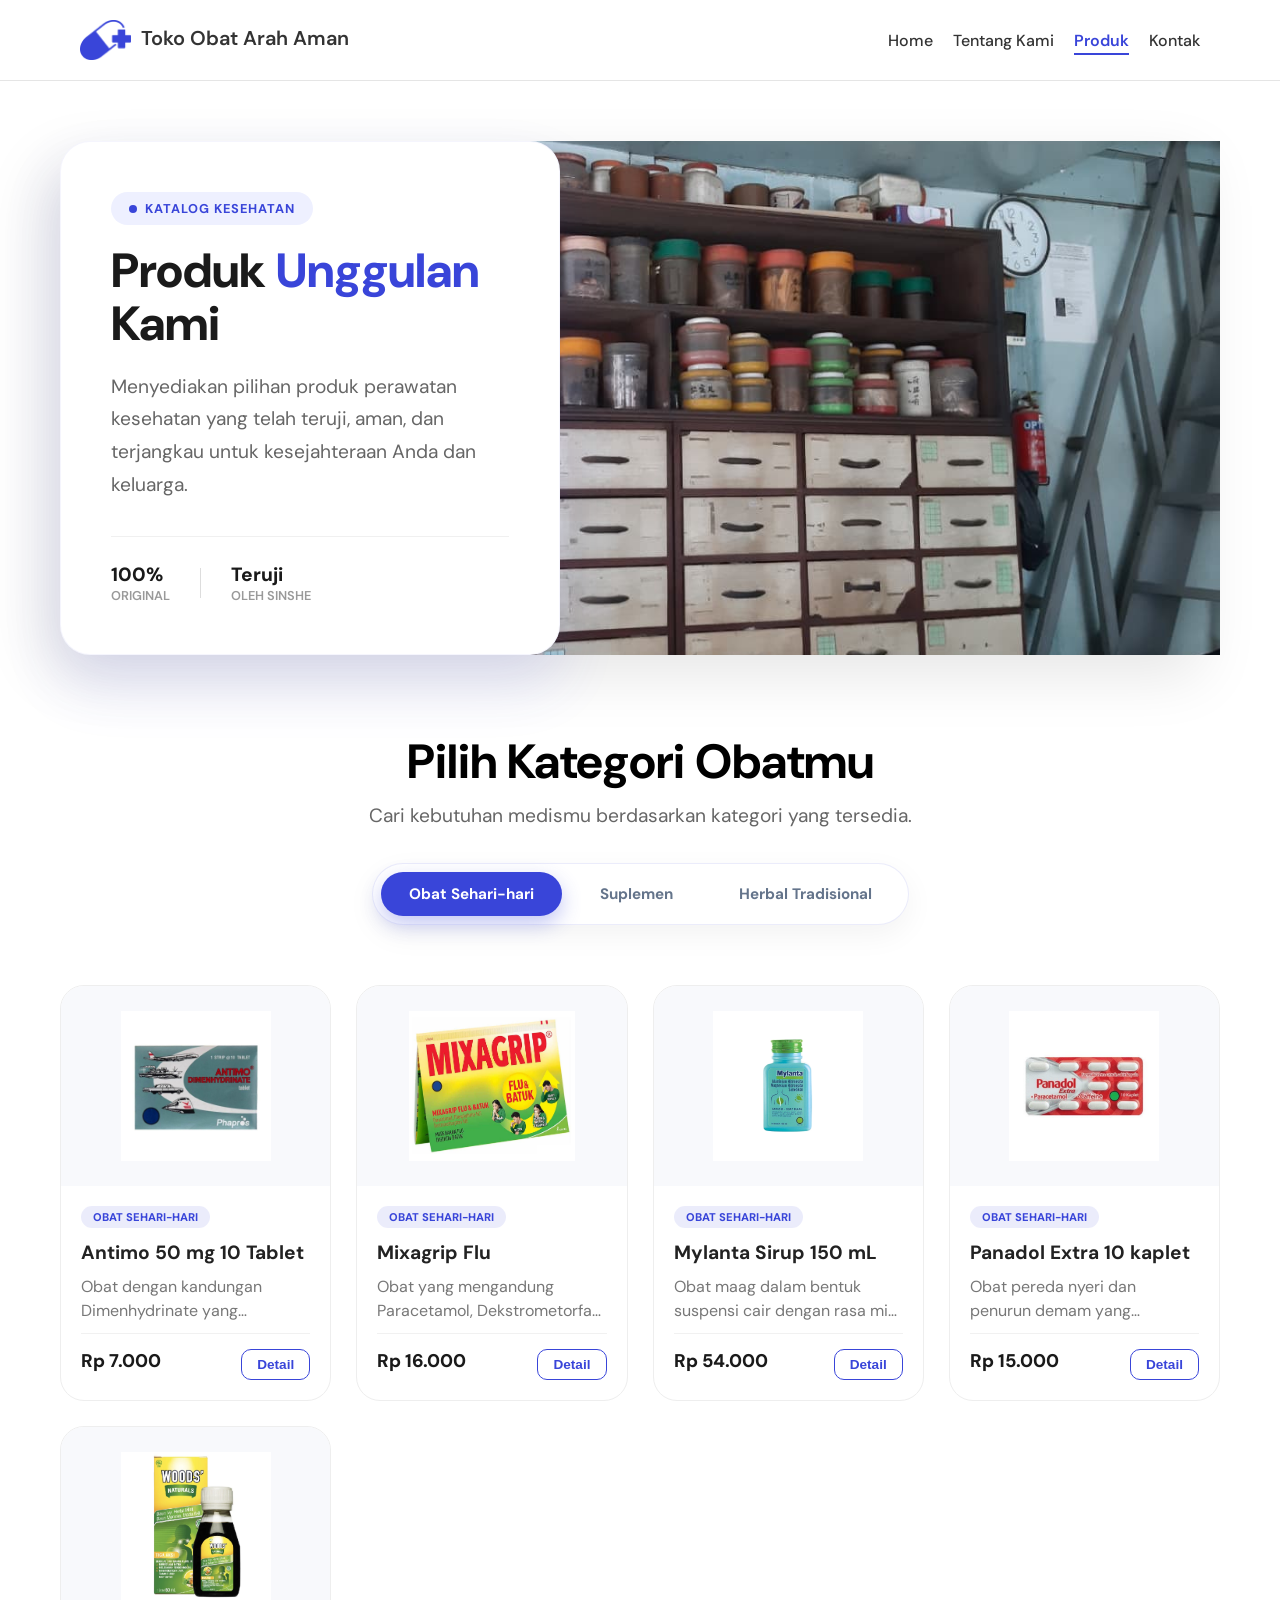
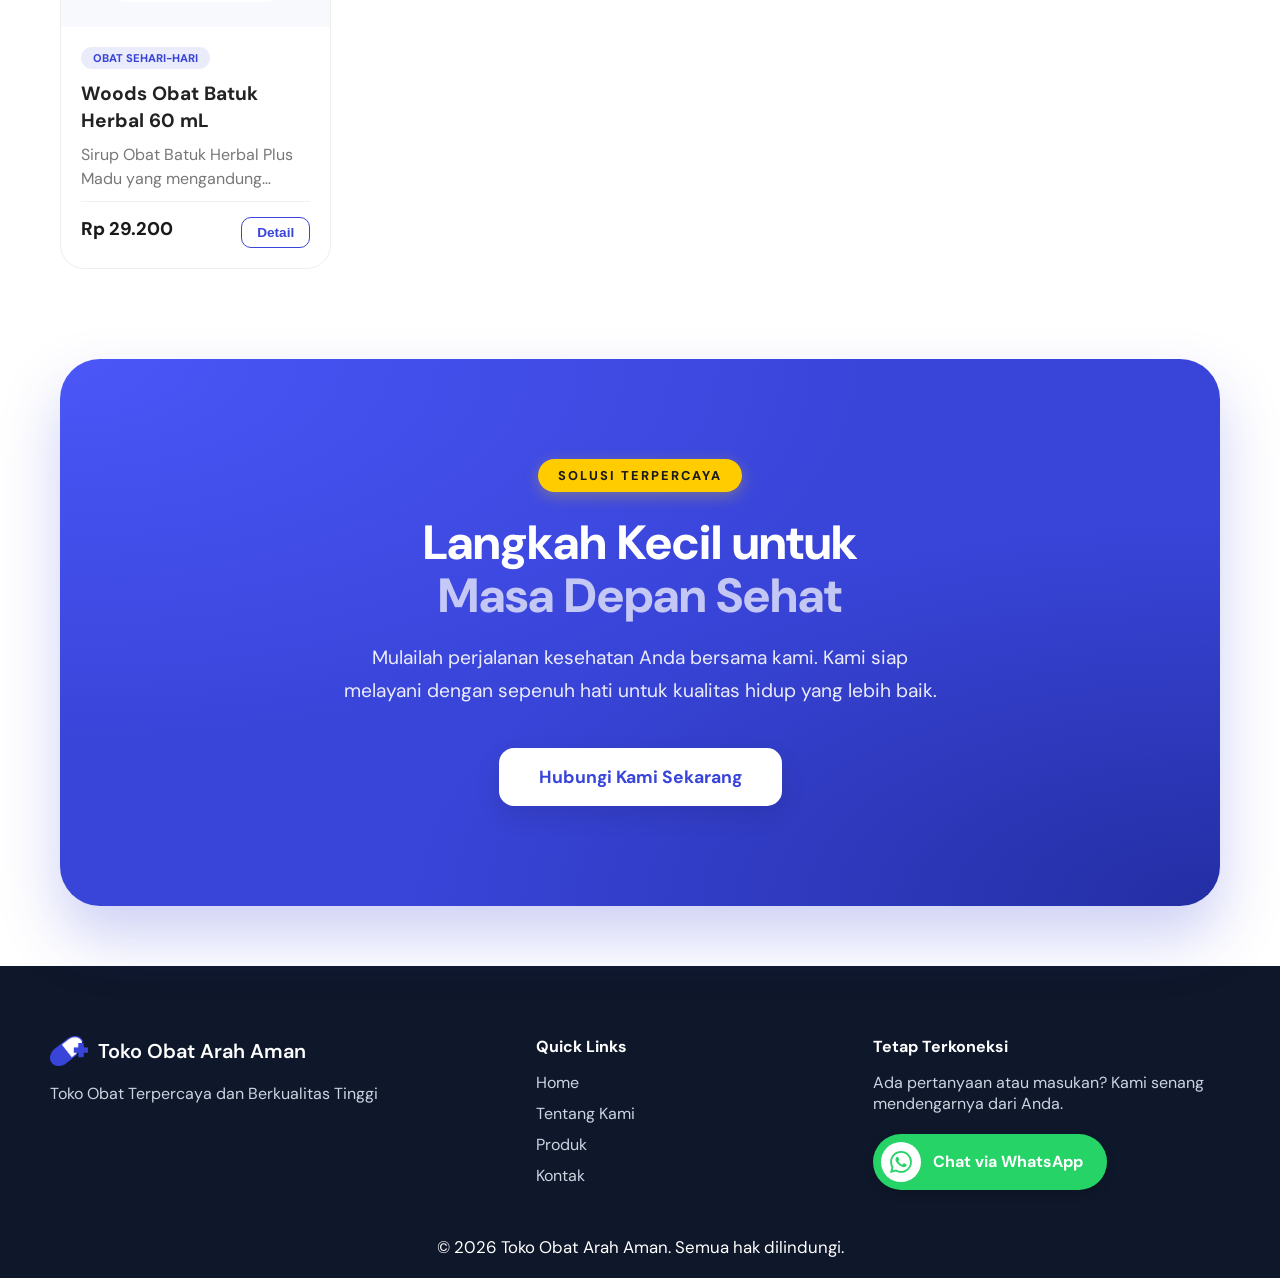
==== commit 1b928a1f: "change description, fix navbar active" ====
--- a/products.html
+++ b/products.html
@@ -499,6 +499,61 @@
                 </div>
               </div>
             </div>
+            <div
+              class="product-card"
+              data-name="Ren Shen (Akar Ginseng)"
+              data-price="Rp 10.000"
+              data-desc="Tonik herbal Tiongkok yang sangat dihormati untuk meningkatkan energi Qi, memperkuat stamina, menutrisi paru-paru/limpa, serta mengatasi kelelahan kronis."
+              data-img="images/products/obat-herbal-tradisional/renshen.jpeg"
+              data-badge="Herbal"
+              data-class="badge-herbal">
+              <div class="product-img-wrapper">
+                <img
+                  src="images/products/obat-herbal-tradisional/renshen.jpeg"
+                  alt="Ren Shen (Akar Ginseng)" />
+              </div>
+              <div class="product-info">
+                <span class="product-badge badge-herbal">Herbal</span>
+                <h3>Ren Shen (Akar Ginseng)</h3>
+                <p class="product-desc">
+                  Tonik herbal Tiongkok yang sangat dihormati untuk meningkatkan
+                  energi Qi, memperkuat stamina, menutrisi paru-paru/limpa,
+                  serta mengatasi kelelahan kronis.
+                </p>
+                <div class="product-footer">
+                  <span class="product-price">Rp 10.000</span>
+                  <button class="btn-detail">Detail</button>
+                </div>
+              </div>
+            </div>
+            <div
+              class="product-card"
+              data-name="Goji Berry (Gou Qi Zi)"
+              data-price="Rp 10.000"
+              data-desc="Buah kering berwarna merah oranye, kaya antioksidan, vitamin A/C, serta mineral. Umum digunakan dalam Pengobatan Tradisional China (TCM) untuk kesehatan mata, hati, ginjal, dan penuaan dini."
+              data-img="images/products/obat-herbal-tradisional/Berry Gojiberry.jpg"
+              data-badge="Herbal"
+              data-class="badge-herbal">
+              <div class="product-img-wrapper">
+                <img
+                  src="images/products/obat-herbal-tradisional/Berry Gojiberry.jpg"
+                  alt="Goji Berry (Gou Qi Zi)" />
+              </div>
+              <div class="product-info">
+                <span class="product-badge badge-herbal">Herbal</span>
+                <h3>Goji Berry (Gou Qi Zi)</h3>
+                <p class="product-desc">
+                  buah kering berwarna merah oranye, kaya antioksidan, vitamin
+                  A/C, serta mineral. Umum digunakan dalam Pengobatan
+                  Tradisional China (TCM) untuk kesehatan mata, hati, ginjal,
+                  dan penuaan dini.
+                </p>
+                <div class="product-footer">
+                  <span class="product-price">Rp 10.000</span>
+                  <button class="btn-detail">Detail</button>
+                </div>
+              </div>
+            </div>
           </div>
         </div>
       </div>
@@ -551,7 +606,7 @@
           </p>
 
           <a
-            href="https://wa.me/6285393988929?text=Halo%20saya%20ingin%20bertanya"
+            href="https://wa.me/6285393988929"
             target="_blank"
             class="wa-btn-flat">
             <div class="wa-icon-box">
--- a/css/style.css
+++ b/css/style.css
@@ -163,6 +163,7 @@
 }
 
 .btn-primary {
+  font-family: inherit;
   padding: 16px 35px;
   background-color: var(--primary-color);
   color: #ffffff;
@@ -478,7 +479,7 @@
 
 .why-grid-layout {
   display: grid;
-  grid-template-columns: repeat(4, 1fr); 
+  grid-template-columns: repeat(4, 1fr);
   gap: 30px;
   margin: 0 auto;
 }
@@ -1195,7 +1196,7 @@
   border-radius: 100px;
   background: transparent;
   color: #64748b;
-  font-family: "DM Sans", sans-serif;
+  font-family: inherit;
   font-weight: 700;
   font-size: 0.95rem;
   cursor: pointer;
